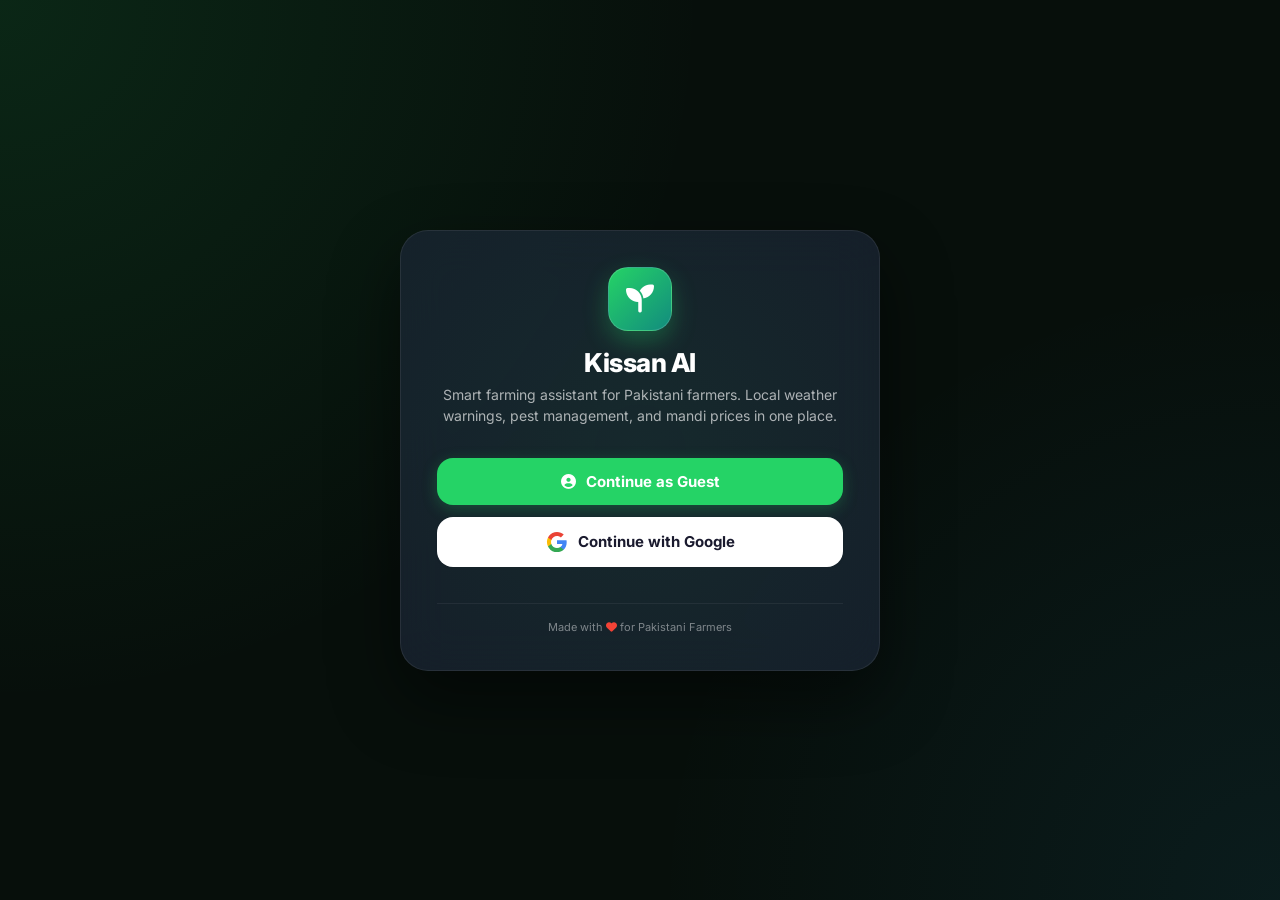
==== index.html @ 8581c82a "Initial commit on 18-july -2026 - KissanAI project" ====
<!DOCTYPE html>
<html lang="en">
<head>
<meta charset="UTF-8">
<meta name="viewport" content="width=device-width, initial-scale=1.0, maximum-scale=1.0, user-scalable=no">
<title>Kissan AI - Sign In</title>
<link href="https://cdnjs.cloudflare.com/ajax/libs/font-awesome/6.4.0/css/all.min.css" rel="stylesheet">
<link href="https://fonts.googleapis.com/css2?family=Inter:wght@300;400;500;600;700;800&display=swap" rel="stylesheet">
<link rel="stylesheet" href="shared.css">
<style>
  body.login-shell {
    margin: 0;
    padding: 0;
    height: 100vh;
    width: 100vw;
    display: flex;
    align-items: center;
    justify-content: center;
    background: radial-gradient(circle at top left, rgba(37, 211, 102, 0.12), transparent 45%),
                radial-gradient(circle at bottom right, rgba(52, 183, 241, 0.08), transparent 40%),
                #070f0b;
    overflow: auto;
  }
  
  .auth-container {
    width: min(480px, 92%);
    background: rgba(30, 41, 59, 0.65);
    backdrop-filter: blur(24px);
    -webkit-backdrop-filter: blur(24px);
    border: 1px solid rgba(255, 255, 255, 0.08);
    border-radius: 28px;
    padding: 36px;
    box-shadow: var(--shadow-xl), 0 30px 70px rgba(0, 0, 0, 0.4);
    transition: all 0.4s cubic-bezier(0.4, 0, 0.2, 1);
    position: relative;
    overflow: hidden;
  }

  .auth-container::before {
    content: '';
    position: absolute;
    top: -50%;
    left: -50%;
    width: 200%;
    height: 200%;
    background: radial-gradient(circle, rgba(37, 211, 102, 0.06), transparent 50%);
    pointer-events: none;
    z-index: 0;
  }

  .auth-step {
    position: relative;
    z-index: 1;
    display: flex;
    flex-direction: column;
    gap: 24px;
    transition: opacity 0.3s ease, transform 0.3s ease;
  }

  .auth-step.fade-out {
    opacity: 0;
    transform: translateY(-12px);
    pointer-events: none;
  }

  .auth-step.hidden {
    display: none;
  }

  .brand-header {
    text-align: center;
    margin-bottom: 8px;
  }

  .brand-icon {
    width: 64px;
    height: 64px;
    background: linear-gradient(135deg, var(--primary), var(--primary-dark));
    border-radius: 20px;
    display: inline-flex;
    align-items: center;
    justify-content: center;
    color: white;
    font-size: 28px;
    border: 1px solid rgba(255, 255, 255, 0.15);
    box-shadow: 0 10px 24px rgba(37, 211, 102, 0.3);
    margin-bottom: 16px;
    animation: float 4s ease-in-out infinite;
  }

  .brand-title {
    font-size: 26px;
    font-weight: 800;
    color: white;
    letter-spacing: -0.5px;
    margin-bottom: 6px;
  }

  .brand-subtitle {
    font-size: 14px;
    color: rgba(255, 255, 255, 0.65);
    line-height: 1.5;
  }

  .btn-primary {
    width: 100%;
    padding: 14px 24px;
    background: var(--primary);
    color: white;
    border: none;
    border-radius: 16px;
    font-size: 15px;
    font-weight: 700;
    font-family: inherit;
    cursor: pointer;
    transition: var(--transition);
    display: flex;
    align-items: center;
    justify-content: center;
    gap: 10px;
    box-shadow: 0 4px 15px rgba(37, 211, 102, 0.25);
  }

  .btn-primary:hover {
    background: var(--primary-dark);
    transform: translateY(-2px);
    box-shadow: 0 6px 20px rgba(37, 211, 102, 0.35);
  }

  .btn-primary:active {
    transform: translateY(0);
  }

  .btn-google {
    width: 100%;
    padding: 14px 24px;
    background: white;
    color: #1a1a2e;
    border: none;
    border-radius: 16px;
    font-size: 15px;
    font-weight: 700;
    font-family: inherit;
    cursor: pointer;
    transition: var(--transition);
    display: flex;
    align-items: center;
    justify-content: center;
    gap: 10px;
    box-shadow: var(--shadow-sm);
  }

  .btn-google:hover {
    background: #f8fafc;
    transform: translateY(-2px);
    box-shadow: var(--shadow-md);
  }

  .btn-google img {
    width: 18px;
    height: 18px;
  }

  .divider {
    display: flex;
    align-items: center;
    gap: 14px;
    color: rgba(255, 255, 255, 0.4);
    font-size: 12px;
    text-transform: uppercase;
    letter-spacing: 1px;
    margin: 4px 0;
  }

  .divider::before, .divider::after {
    content: '';
    flex: 1;
    height: 1px;
    background: rgba(255, 255, 255, 0.1);
  }

  /* Form Elements for Profile completion */
  .form-title {
    font-size: 20px;
    font-weight: 700;
    color: white;
    text-align: center;
    margin-bottom: 2px;
  }

  .form-subtitle {
    font-size: 13px;
    color: var(--text-secondary);
    text-align: center;
    line-height: 1.5;
    margin-bottom: 8px;
  }

  .form-grid {
    display: grid;
    grid-template-columns: 1fr 1fr;
    gap: 14px;
  }

  .form-group-full {
    grid-column: span 2;
  }

  .input-label {
    font-size: 12px;
    font-weight: 600;
    color: rgba(255, 255, 255, 0.7);
    margin-bottom: 6px;
    display: block;
  }

  .input-shell {
    position: relative;
  }

  .input-shell input, .input-shell select {
    width: 100%;
    padding: 10px 14px;
    background: rgba(15, 23, 42, 0.45);
    border: 1px solid rgba(255, 255, 255, 0.1);
    border-radius: 12px;
    font-size: 14px;
    color: white;
    font-family: inherit;
    transition: var(--transition);
  }

  .input-shell select {
    appearance: none;
    cursor: pointer;
  }

  .input-shell input:focus, .input-shell select:focus {
    outline: none;
    border-color: var(--primary);
    background: rgba(15, 23, 42, 0.6);
    box-shadow: 0 0 0 3px rgba(37, 211, 102, 0.15);
  }

  .input-shell::after {
    display: none;
  }

  .select-shell::after {
    content: '\f107';
    font-family: 'Font Awesome 6 Free';
    font-weight: 900;
    position: absolute;
    right: 14px;
    top: 50%;
    transform: translateY(-50%);
    color: rgba(255, 255, 255, 0.5);
    pointer-events: none;
    font-size: 13px;
  }

  @keyframes float {
    0%, 100% { transform: translateY(0); }
    50% { transform: translateY(-6px); }
  }

  .footer-notice {
    text-align: center;
    font-size: 11px;
    color: rgba(255, 255, 255, 0.45);
    margin-top: 12px;
    border-top: 1px solid rgba(255, 255, 255, 0.06);
    padding-top: 16px;
  }

  .footer-notice a {
    color: var(--primary);
    text-decoration: none;
  }

  .footer-notice a:hover {
    text-decoration: underline;
  }
</style>
</head>
<body class="login-shell">
<div class="toast-container" id="toastContainer"></div>

<div class="auth-container" id="authContainer">
  <!-- STEP 1: LOGIN -->
  <div class="auth-step" id="loginStep">
    <div class="brand-header">
      <div class="brand-icon"><i class="fas fa-seedling"></i></div>
      <h1 class="brand-title">Kissan AI</h1>
      <p class="brand-subtitle">Smart farming assistant for Pakistani farmers. Local weather warnings, pest management, and mandi prices in one place.</p>
    </div>
    
    <div style="display:flex; flex-direction:column; gap:12px;">
      <button class="btn-primary" onclick="startAuthFlow('guest')">
        <i class="fas fa-user-circle"></i>
        <span>Continue as Guest</span>
      </button>
      
      <button class="btn-google" id="googleBtn" onclick="startAuthFlow('google')">
        <svg class="google-icon" viewBox="0 0 24 24" aria-hidden="true"><path fill="#4285F4" d="M22.56 12.25c0-.78-.07-1.53-.2-2.25H12v4.26h5.92a5.06 5.06 0 0 1-2.2 3.32v2.77h3.57c2.08-1.92 3.28-4.74 3.28-8.1z"/><path fill="#34A853" d="M12 23c2.97 0 5.46-.98 7.28-2.66l-3.57-2.77c-.98.66-2.23 1.06-3.71 1.06-2.86 0-5.29-1.93-6.16-4.53H2.18v2.84C3.99 20.53 7.7 23 12 23z"/><path fill="#FBBC05" d="M5.84 14.09c-.22-.66-.35-1.36-.35-2.09s.13-1.43.35-2.09V7.07H2.18C1.43 8.55 1 10.22 1 12s.43 3.45 1.18 4.93l2.85-2.22.81-.62z"/><path fill="#EA4335" d="M12 5.38c1.62 0 3.06.56 4.21 1.64l3.15-3.15C17.45 2.09 14.97 1 12 1 7.7 1 3.99 3.47 2.18 7.07l3.66 2.84c.87-2.6 3.3-4.53 6.16-4.53z"/></svg>
        <span class="google-text">Continue with Google</span>
      </button>
    </div>

    <div class="footer-notice">
      Made with <i class="fas fa-heart" style="color:var(--error)"></i> for Pakistani Farmers
    </div>
  </div>

  <!-- STEP 2: PROFILE COMPLETION -->
  <div class="auth-step hidden" id="profileStep">
    <div>
      <h2 class="form-title">Complete Your Profile</h2>
      <p class="form-subtitle">Fill in your farming details to enable custom weather alerts, local crop advisory, and accurate mandi signals.</p>
    </div>

    <form id="profileForm" onsubmit="submitProfileForm(event)" style="display:flex; flex-direction:column; gap:14px;">
      <div class="form-grid">
        <div class="form-group-full">
          <label class="input-label" for="regName">Full Name</label>
          <div class="input-shell">
            <input type="text" id="regName" placeholder="e.g. Ahmad Khan" required>
          </div>
        </div>

        <div class="form-group-full">
          <label class="input-label" for="regPhone">Phone Number</label>
          <div class="input-shell">
            <input type="tel" id="regPhone" placeholder="e.g. +92 300 1234567" required>
          </div>
        </div>

        <div>
          <label class="input-label" for="regDistrict">District</label>
          <div class="input-shell">
            <input type="text" id="regDistrict" placeholder="e.g. Mardan" required>
          </div>
        </div>

        <div>
          <label class="input-label" for="regVillage">Village</label>
          <div class="input-shell">
            <input type="text" id="regVillage" placeholder="e.g. Rustam" required>
          </div>
        </div>

        <div>
          <label class="input-label" for="regLand">Land Size</label>
          <div class="input-shell">
            <input type="text" id="regLand" placeholder="e.g. 5 Acres" required>
          </div>
        </div>

        <div>
          <label class="input-label" for="regCrops">Primary Crops</label>
          <div class="input-shell">
            <input type="text" id="regCrops" placeholder="e.g. Wheat, Cotton, Rice" required>
          </div>
        </div>

        <div>
          <label class="input-label" for="regSoil">Soil Type</label>
          <div class="input-shell select-shell">
            <select id="regSoil" required>
              <option value="" disabled selected>Select Soil</option>
              <option value="Sandy Loam">Sandy Loam</option>
              <option value="Clay Loam">Clay Loam</option>
              <option value="Silt Clay">Silt Clay</option>
              <option value="Loamy">Loamy</option>
              <option value="Clay">Clay</option>
            </select>
          </div>
        </div>

        <div>
          <label class="input-label" for="regIrrigation">Irrigation Type</label>
          <div class="input-shell select-shell">
            <select id="regIrrigation" required>
              <option value="" disabled selected>Select Irrigation</option>
              <option value="Canal & Tube Well">Canal & Tube Well</option>
              <option value="Canal">Canal</option>
              <option value="Tube Well">Tube Well</option>
              <option value="Drip System">Drip System</option>
              <option value="Rain-fed">Rain-fed</option>
            </select>
          </div>
        </div>
      </div>

      <button type="submit" class="btn-primary" style="margin-top:8px;">
        <i class="fas fa-check-circle"></i>
        <span>Save & Enter Kissan AI</span>
      </button>
    </form>
  </div>
</div>

<script src="shared.js"></script>
<script>
let authType = 'guest';

async function startAuthFlow(type) {
  authType = type;
  if (type === 'google') {
    const btn = document.getElementById('googleBtn');
    btn.querySelector('.google-text').textContent = 'Connecting...';
  }
  
  // Wait a short bit to mock connection, then fetch the profile to check completeness
  setTimeout(async () => {
    try {
      const response = await fetch('/api/farmers/me?farmer_id=1');
      if (!response.ok) throw new Error('Failed to get profile');
      const profile = await response.json();
      
      if (profile.is_complete) {
        showToast('Welcome back! 🌾', 'success');
        setTimeout(() => { window.location.href = 'chat.html'; }, 800);
      } else {
        // Transition to profile form
        showToast('Please complete your profile to continue!', 'success');
        
        // Prefill values
        document.getElementById('regName').value = profile.name === 'Ahmad' ? '' : (profile.name || '');
        document.getElementById('regPhone').value = profile.phone === '+92 300 1234567' ? '' : (profile.phone || '');
        document.getElementById('regDistrict').value = profile.district === 'Mardan' ? '' : (profile.district || '');
        document.getElementById('regVillage').value = profile.village === 'Rustam' ? '' : (profile.village || '');
        document.getElementById('regLand').value = profile.land_size || '';
        document.getElementById('regCrops').value = profile.primary_crops || '';
        document.getElementById('regSoil').value = profile.soil_type || '';
        document.getElementById('regIrrigation').value = profile.irrigation || '';
        
        transitionStep('loginStep', 'profileStep');
      }
    } catch (err) {
      console.error(err);
      showToast('Error connecting to local server.', 'error');
      if (type === 'google') {
        document.getElementById('googleBtn').querySelector('.google-text').textContent = 'Continue with Google';
      }
    }
  }, 1000);
}

function transitionStep(fromId, toId) {
  const fromEl = document.getElementById(fromId);
  const toEl = document.getElementById(toId);
  fromEl.classList.add('fade-out');
  
  setTimeout(() => {
    fromEl.classList.add('hidden');
    fromEl.classList.remove('fade-out');
    toEl.classList.remove('hidden');
    toEl.style.opacity = '0';
    toEl.style.transform = 'translateY(12px)';
    
    // Trigger layout paint
    toEl.offsetHeight;
    
    toEl.style.transition = 'all 0.3s ease';
    toEl.style.opacity = '1';
    toEl.style.transform = 'translateY(0)';
  }, 300);
}

async function submitProfileForm(event) {
  event.preventDefault();
  
  const payload = {
    name: document.getElementById('regName').value.trim(),
    phone: document.getElementById('regPhone').value.trim(),
    district: document.getElementById('regDistrict').value.trim(),
    village: document.getElementById('regVillage').value.trim(),
    land_size: document.getElementById('regLand').value.trim(),
    primary_crops: document.getElementById('regCrops').value.trim(),
    soil_type: document.getElementById('regSoil').value,
    irrigation: document.getElementById('regIrrigation').value,
    farming_type: 'Conventional'
  };
  
  // Validation checks: do not allow default values to bypass completion
  if (payload.name.toLowerCase() === 'ahmad' || 
      payload.phone === '+92 300 1234567' || 
      payload.district.toLowerCase() === 'mardan' || 
      payload.village.toLowerCase() === 'rustam') {
    showToast('Please enter your own details, not the demo placeholders!', 'error');
    return;
  }
  
  try {
    const response = await fetch('/api/farmers/me?farmer_id=1', {
      method: 'PUT',
      headers: { 'Content-Type': 'application/json' },
      body: JSON.stringify(payload)
    });
    
    if (!response.ok) throw new Error('Failed to update profile');
    showToast('Profile completed successfully! 🌾', 'success');
    setTimeout(() => { window.location.href = 'chat.html'; }, 1000);
  } catch (err) {
    console.error(err);
    showToast('Failed to save profile on server.', 'error');
  }
}
</script>
</body>
</html>
---- shared.css ----
/* Kissan AI - Shared Styles */
:root{--primary:#25D366;--primary-dark:#128C7E;--primary-darker:#075E54;--accent:#34B7F1;--warning:#FF9800;--warning-light:#FFF3E0;--success:#4CAF50;--success-light:#E8F5E9;--error:#F44336;--error-light:#FFEBEE;--bg-page:#F0F2F5;--bg-card:#FFFFFF;--bg-sidebar:#FFFFFF;--bg-chat:#E5DDD5;--message-user:#DCF8C6;--message-bot:#FFFFFF;--text-primary:#1A1A2E;--text-secondary:#6B7280;--text-muted:#9CA3AF;--border:#E5E7EB;--border-light:#F3F4F6;--shadow-sm:0 1px 3px rgba(0,0,0,0.05);--shadow-md:0 4px 12px rgba(0,0,0,0.08);--shadow-lg:0 8px 30px rgba(0,0,0,0.12);--shadow-xl:0 20px 60px rgba(0,0,0,0.15);--radius-sm:8px;--radius-md:12px;--radius-lg:16px;--radius-xl:20px;--radius-2xl:24px;--transition:all 0.25s cubic-bezier(0.4,0,0.2,1)}
[data-theme="dark"]{--bg-page:#0F172A;--bg-card:#1E293B;--bg-sidebar:#1E293B;--bg-chat:#1A1A2E;--message-user:#1B4332;--message-bot:#2D3748;--text-primary:#F1F5F9;--text-secondary:#94A3B8;--text-muted:#64748B;--border:#334155;--border-light:#1E293B}
*{margin:0;padding:0;box-sizing:border-box;-webkit-tap-highlight-color:transparent}
html,body{font-family:'Inter',sans-serif;background:var(--bg-page);color:var(--text-primary);height:100vh;width:100vw;overflow:hidden;transition:var(--transition)}
.hidden{display:none!important}

/* APP SHELL */
.app-shell{display:flex;height:100vh;width:100vw}
.sidebar{width:280px;background:var(--bg-sidebar);border-right:1px solid var(--border);display:flex;flex-direction:column;position:fixed;height:100vh;z-index:200;transition:transform 0.35s cubic-bezier(0.25,0.8,0.25,1);transform:translateX(-100%);will-change:transform}
.sidebar.open{transform:translateX(0);box-shadow:var(--shadow-xl)}
.sidebar.dragging{transition:none!important}
.sidebar-drag-handle{position:absolute;top:0;left:100%;width:24px;height:100vh;cursor:grab;z-index:210;display:flex;align-items:center;justify-content:center;transform:translateX(-50%)}
.sidebar-drag-handle::after{content:'';width:4px;height:40px;border-radius:2px;background:var(--border);opacity:0;transition:opacity 0.25s ease}
.sidebar.open .sidebar-drag-handle::after{opacity:0.6}
.sidebar-drag-handle:hover::after,.sidebar.dragging .sidebar-drag-handle::after{opacity:1;background:var(--primary)}
.sidebar-drag-handle:active{cursor:grabbing}
.sidebar-arrow{position:absolute;top:50%;left:50%;transform:translate(-50%,-50%);width:28px;height:28px;border-radius:50%;border:1px solid var(--border);background:var(--bg-card);color:var(--text-secondary);cursor:pointer;display:flex;align-items:center;justify-content:center;font-size:12px;z-index:220;transition:background 0.2s ease,color 0.2s ease,border-color 0.2s ease,box-shadow 0.2s ease,transform 0.2s ease;box-shadow:var(--shadow-sm)}
.sidebar-arrow:hover{background:var(--primary);color:white;border-color:var(--primary);transform:translate(-50%,-50%) scale(1.15);box-shadow:0 2px 8px rgba(37,211,102,0.4)}
.sidebar-arrow:active{transform:translate(-50%,-50%) scale(0.95)}
.sidebar-header{padding:24px 20px;border-bottom:1px solid var(--border-light)}
.brand{display:flex;align-items:center;gap:12px}
.brand-icon{width:42px;height:42px;background:linear-gradient(135deg,var(--primary),var(--primary-dark));border-radius:var(--radius-md);display:flex;align-items:center;justify-content:center;color:white;font-size:20px}
.brand-text{font-size:20px;font-weight:700;color:var(--primary-dark)}
.sidebar-nav{flex:1;padding:16px 12px;overflow-y:auto}
.nav-section{margin-bottom:8px}
.nav-section-title{font-size:11px;font-weight:600;text-transform:uppercase;letter-spacing:0.5px;color:var(--text-muted);padding:8px 16px;margin-bottom:4px}
.nav-item{display:flex;align-items:center;gap:12px;padding:12px 16px;border-radius:var(--radius-md);cursor:pointer;transition:var(--transition);color:var(--text-secondary);text-decoration:none;margin-bottom:2px;position:relative;border:none;background:none;width:100%;font-family:inherit;font-size:14px}
.nav-item:hover{background:var(--border-light);color:var(--text-primary)}
.nav-item.active{background:linear-gradient(135deg,rgba(37,211,102,0.1),rgba(18,140,126,0.1));color:var(--primary-dark);font-weight:600}
.nav-item.active::before{content:'';position:absolute;left:0;top:50%;transform:translateY(-50%);width:3px;height:24px;background:var(--primary);border-radius:0 4px 4px 0}
.nav-item i{width:22px;text-align:center;font-size:17px}
.nav-badge{margin-left:auto;background:var(--error-light);color:var(--error);font-size:11px;font-weight:600;padding:2px 8px;border-radius:10px}
.sidebar-footer{padding:16px;border-top:1px solid var(--border-light)}
.user-mini{display:flex;align-items:center;gap:12px;padding:10px;border-radius:var(--radius-md);cursor:pointer;transition:var(--transition)}
.user-mini:hover{background:var(--border-light)}
.user-mini img{width:38px;height:38px;border-radius:50%;object-fit:cover;border:2px solid var(--primary)}
.user-mini-info{flex:1;min-width:0}
.user-mini-name{font-size:14px;font-weight:600;color:var(--text-primary);white-space:nowrap;overflow:hidden;text-overflow:ellipsis}
.user-mini-role{font-size:12px;color:var(--text-muted)}

.main-content{flex:1;margin-left:0;display:flex;flex-direction:column;height:100vh;overflow:hidden;transition:margin-left 0.35s cubic-bezier(0.25,0.8,0.25,1)}

.top-header{background:var(--bg-card);border-bottom:1px solid var(--border);padding:12px 24px;display:flex;align-items:center;justify-content:space-between;height:64px;flex-shrink:0}
.header-left{display:flex;align-items:center;gap:12px}
.menu-btn{width:40px;height:40px;border-radius:var(--radius-md);border:1px solid var(--border);background:var(--bg-card);color:var(--text-primary);cursor:pointer;display:flex;align-items:center;justify-content:center;font-size:18px;transition:var(--transition)}
.menu-btn:hover{background:var(--border-light)}
.page-title{font-size:20px;font-weight:700;color:var(--text-primary)}
.page-subtitle{font-size:13px;color:var(--text-secondary)}
.header-actions{display:flex;align-items:center;gap:8px}
.header-btn{width:40px;height:40px;border-radius:var(--radius-md);border:1px solid var(--border);background:var(--bg-card);color:var(--text-secondary);cursor:pointer;display:flex;align-items:center;justify-content:center;transition:var(--transition);position:relative;font-size:16px}
.header-btn:hover{background:var(--border-light);color:var(--text-primary)}
.header-btn .dot{position:absolute;top:8px;right:8px;width:8px;height:8px;background:var(--error);border-radius:50%;border:2px solid var(--bg-card)}

.content-area{flex:1;overflow-y:auto;padding:24px;position:relative}

/* CARDS */
.card{background:var(--bg-card);border-radius:var(--radius-lg);border:1px solid var(--border);overflow:hidden;transition:var(--transition)}
.card:hover{box-shadow:var(--shadow-md)}
.card-header{padding:20px 24px 0;display:flex;align-items:center;gap:12px;margin-bottom:8px}
.card-icon{width:40px;height:40px;border-radius:var(--radius-md);display:flex;align-items:center;justify-content:center;font-size:18px}
.card-icon.green{background:var(--success-light);color:var(--success)}
.card-icon.orange{background:var(--warning-light);color:var(--warning)}
.card-icon.blue{background:#E3F2FD;color:#2196F3}
.card-icon.purple{background:#F3E5F5;color:#9C27B0}
.card-icon.red{background:var(--error-light);color:var(--error)}
.card-icon.teal{background:#E0F2F1;color:#00897B}
.card-title{font-size:16px;font-weight:600;color:var(--text-primary)}
.card-subtitle{font-size:12px;color:var(--text-muted)}
.card-body{padding:12px 24px 20px}

/* TOGGLE */
.toggle-switch{position:relative;width:48px;height:26px;cursor:pointer;flex-shrink:0}
.toggle-switch input{opacity:0;width:0;height:0}
.toggle-slider{position:absolute;top:0;left:0;right:0;bottom:0;background:#D1D5DB;border-radius:26px;transition:var(--transition)}
.toggle-slider::before{content:'';position:absolute;height:20px;width:20px;left:3px;bottom:3px;background:white;border-radius:50%;transition:var(--transition);box-shadow:0 1px 3px rgba(0,0,0,0.2)}
.toggle-switch input:checked+.toggle-slider{background:var(--primary)}
.toggle-switch input:checked+.toggle-slider::before{transform:translateX(22px)}

/* SETTING ROW */
.setting-row{display:flex;align-items:center;justify-content:space-between;padding:14px 0;border-bottom:1px solid var(--border-light)}
.setting-row:last-child{border-bottom:none}
.setting-info{display:flex;align-items:center;gap:14px;flex:1;min-width:0}
.setting-icon{width:36px;height:36px;border-radius:var(--radius-sm);display:flex;align-items:center;justify-content:center;font-size:15px;flex-shrink:0}
.setting-icon.weather{background:#E3F2FD;color:#2196F3}
.setting-icon.price{background:var(--warning-light);color:var(--warning)}
.setting-icon.pest{background:var(--error-light);color:var(--error)}
.setting-icon.advisory{background:var(--success-light);color:var(--success)}
.setting-icon.community{background:#F3E5F5;color:#9C27B0}
.setting-icon.system{background:#ECEFF1;color:#607D8B}
.setting-text{min-width:0}
.setting-label{font-size:14px;font-weight:500;color:var(--text-primary);margin-bottom:2px}
.setting-desc{font-size:12px;color:var(--text-muted)}

/* SELECT */
.select-wrapper{position:relative}
.select-wrapper select{appearance:none;background:var(--bg-page);border:1px solid var(--border);border-radius:var(--radius-md);padding:10px 36px 10px 14px;font-size:14px;color:var(--text-primary);font-family:inherit;cursor:pointer;min-width:160px;transition:var(--transition)}
.select-wrapper select:focus{outline:none;border-color:var(--primary);box-shadow:0 0 0 3px rgba(37,211,102,0.15)}
.select-wrapper::after{content:'\f107';font-family:'Font Awesome 6 Free';font-weight:900;position:absolute;right:12px;top:50%;transform:translateY(-50%);color:var(--text-muted);pointer-events:none;font-size:12px}

/* SLIDER */
.slider-container{display:flex;align-items:center;gap:16px;flex:1}
.slider-labels{display:flex;justify-content:space-between;font-size:11px;color:var(--text-muted);margin-top:6px;text-transform:uppercase;letter-spacing:0.5px}
input[type="range"]{flex:1;height:6px;border-radius:3px;background:var(--border);outline:none;-webkit-appearance:none}
input[type="range"]::-webkit-slider-thumb{-webkit-appearance:none;width:18px;height:18px;border-radius:50%;background:var(--primary);cursor:pointer;box-shadow:0 2px 6px rgba(37,211,102,0.4);transition:var(--transition)}
input[type="range"]::-webkit-slider-thumb:hover{transform:scale(1.15)}

/* BUTTONS */
.btn{display:inline-flex;align-items:center;justify-content:center;gap:8px;padding:10px 20px;border-radius:var(--radius-md);font-size:14px;font-weight:500;font-family:inherit;cursor:pointer;transition:var(--transition);border:none}
.btn-primary{background:linear-gradient(135deg,var(--primary),var(--primary-dark));color:white}
.btn-primary:hover{box-shadow:0 4px 12px rgba(37,211,102,0.35);transform:translateY(-1px)}
.btn-outline{background:transparent;border:1px solid var(--border);color:var(--text-secondary)}
.btn-outline:hover{border-color:var(--primary);color:var(--primary);background:rgba(37,211,102,0.05)}
.btn-danger{background:var(--error-light);color:var(--error)}
.btn-danger:hover{background:var(--error);color:white}
.btn-sm{padding:6px 14px;font-size:13px}

/* GRIDS */
.settings-grid{display:grid;grid-template-columns:1fr 1fr;gap:24px}


/* CHAT */
.chat-container{display:flex;flex-direction:column;height:100%;background:var(--bg-chat);position:relative}
.chat-header{background:linear-gradient(135deg,var(--primary-darker),var(--primary-dark));color:white;padding:12px 20px;display:flex;align-items:center;gap:12px;flex-shrink:0}
.chat-avatar{width:44px;height:44px;border-radius:50%;background:white;display:flex;align-items:center;justify-content:center;font-size:20px;color:var(--primary);position:relative}
.chat-avatar .status-dot{position:absolute;bottom:2px;right:2px;width:12px;height:12px;background:var(--primary);border-radius:50%;border:2px solid var(--primary-darker)}
.chat-info{flex:1}
.chat-name{font-size:16px;font-weight:600}
.chat-status{font-size:12px;opacity:0.9;display:flex;align-items:center;gap:4px}
.chat-actions{display:flex;gap:8px}
.chat-action-btn{width:36px;height:36px;border-radius:50%;border:none;background:rgba(255,255,255,0.15);color:white;cursor:pointer;display:flex;align-items:center;justify-content:center;font-size:16px;transition:var(--transition)}
.chat-action-btn:hover{background:rgba(255,255,255,0.25)}
.chat-area{flex:1;overflow-y:auto;padding:20px;display:flex;flex-direction:column;gap:8px}
.date-separator{text-align:center;margin:8px 0}
.date-separator span{background:#E1F2FB;color:#54656F;font-size:12px;padding:6px 12px;border-radius:8px;font-weight:500}
.message{max-width:75%;padding:10px 14px;border-radius:16px;position:relative;word-wrap:break-word;animation:messageSlide 0.3s ease-out;box-shadow:0 1px 2px rgba(0,0,0,0.08);font-size:14.5px;line-height:1.5}
@keyframes messageSlide{from{opacity:0;transform:translateY(10px)}to{opacity:1;transform:translateY(0)}}
.message.user{align-self:flex-end;background:var(--message-user);border-bottom-right-radius:4px;color:var(--text-primary)}
.message.bot{align-self:flex-start;background:var(--message-bot);border-bottom-left-radius:4px;color:var(--text-primary)}
.message-time{font-size:11px;color:var(--text-muted);text-align:right;margin-top:4px;display:flex;align-items:center;justify-content:flex-end;gap:4px}
.message-status{color:#53BDEB;font-size:13px}
.message-image{max-width:100%;border-radius:12px;margin-bottom:6px;cursor:pointer}
.typing-indicator{display:none;align-self:flex-start;background:var(--message-bot);padding:16px 20px;border-radius:16px;border-bottom-left-radius:4px;margin-bottom:8px;box-shadow:0 1px 2px rgba(0,0,0,0.08)}
.typing-indicator.active{display:flex;align-items:center;gap:4px}
.typing-dot{width:8px;height:8px;background:#919EAB;border-radius:50%;animation:typingBounce 1.4s infinite ease-in-out}
.typing-dot:nth-child(1){animation-delay:0s}
.typing-dot:nth-child(2){animation-delay:0.2s}
.typing-dot:nth-child(3){animation-delay:0.4s}
@keyframes typingBounce{0%,60%,100%{transform:translateY(0)}30%{transform:translateY(-6px)}}
.suggested-chips{display:flex;gap:8px;padding:8px 16px;overflow-x:auto;background:rgba(255,255,255,0.8);backdrop-filter:blur(10px);scrollbar-width:none}
.suggested-chips::-webkit-scrollbar{display:none}
.suggested-chip{background:var(--bg-card);border:1px solid var(--primary);color:var(--primary-dark);padding:8px 16px;border-radius:20px;font-size:13px;font-weight:500;cursor:pointer;white-space:nowrap;transition:var(--transition);box-shadow:0 2px 4px rgba(0,0,0,0.05);border:none;font-family:inherit}
.suggested-chip:hover{background:var(--primary);color:white;transform:translateY(-1px);box-shadow:0 4px 8px rgba(37,211,102,0.3)}
.chat-input-area{background:var(--bg-card);padding:8px 16px;display:flex;align-items:flex-end;gap:8px;border-top:1px solid var(--border);flex-shrink:0}
.chat-input-wrapper{flex:1;background:var(--bg-page);border-radius:24px;padding:4px 4px 4px 16px;display:flex;align-items:center;gap:8px;border:1px solid var(--border);transition:var(--transition)}
.chat-input-wrapper:focus-within{border-color:var(--primary);box-shadow:0 0 0 3px rgba(37,211,102,0.1)}
.attach-btn{background:none;border:none;color:var(--text-secondary);font-size:20px;cursor:pointer;padding:8px;transition:var(--transition);border-radius:50%}
.attach-btn:hover{color:var(--primary);background:rgba(37,211,102,0.1)}
.chat-input{flex:1;border:none;outline:none;font-size:15px;padding:8px 0;font-family:inherit;resize:none;max-height:100px;min-height:24px;color:var(--text-primary);background:transparent}
.chat-input::placeholder{color:var(--text-muted)}
.voice-btn,.send-btn{width:44px;height:44px;border-radius:50%;border:none;display:flex;align-items:center;justify-content:center;cursor:pointer;transition:var(--transition);font-size:18px;flex-shrink:0}
.voice-btn{background:var(--primary);color:white;box-shadow:0 2px 8px rgba(37,211,102,0.4)}
.voice-btn:hover{background:var(--primary-dark);transform:scale(1.05)}
.voice-btn.recording{background:var(--error);animation:pulse 1.5s infinite}
@keyframes pulse{0%{box-shadow:0 0 0 0 rgba(244,67,54,0.4)}70%{box-shadow:0 0 0 10px rgba(244,67,54,0)}100%{box-shadow:0 0 0 0 rgba(244,67,54,0)}}
.send-btn{background:var(--primary);color:white;display:none;box-shadow:0 2px 8px rgba(37,211,102,0.4)}
.send-btn:hover{background:var(--primary-dark);transform:scale(1.05)}
.send-btn.show{display:flex}
.voice-btn.hide{display:none}

/* CHAT DROPDOWN MENU */
.chat-dropdown{position:absolute;top:44px;right:0;background:var(--bg-card);border:1px solid var(--border);border-radius:var(--radius-md);box-shadow:var(--shadow-lg);min-width:200px;z-index:50;display:none;overflow:hidden;animation:dropIn 0.2s ease-out}
.chat-dropdown.active{display:block}
@keyframes dropIn{from{opacity:0;transform:translateY(-8px)}to{opacity:1;transform:translateY(0)}}
.chat-dropdown-item{display:flex;align-items:center;gap:12px;padding:12px 16px;width:100%;border:none;background:none;color:var(--text-primary);font-family:inherit;font-size:14px;cursor:pointer;text-decoration:none;transition:var(--transition);text-align:left}
.chat-dropdown-item:hover{background:var(--border-light);color:var(--primary)}
.chat-dropdown-item i{width:18px;text-align:center;color:var(--text-muted);font-size:14px}
.chat-dropdown-item:hover i{color:var(--primary)}

/* MESSAGE CONTEXT MENU */
.msg-context-menu{position:fixed;background:var(--bg-card);border:1px solid var(--border);border-radius:var(--radius-md);box-shadow:var(--shadow-lg);min-width:160px;z-index:250;display:none;overflow:hidden;animation:dropIn 0.15s ease-out}
.msg-context-menu.active{display:block}
.msg-ctx-item{display:flex;align-items:center;gap:10px;padding:10px 16px;width:100%;border:none;background:none;color:var(--text-primary);font-family:inherit;font-size:13px;cursor:pointer;transition:var(--transition);text-align:left}
.msg-ctx-item:hover{background:var(--border-light);color:var(--primary)}
.msg-ctx-item i{width:16px;text-align:center;color:var(--text-muted);font-size:13px}
.msg-ctx-item:hover i{color:var(--primary)}
.msg-ctx-item.danger{color:var(--error)}
.msg-ctx-item.danger i{color:var(--error)}
.msg-ctx-item.danger:hover{background:var(--error-light)}

/* MESSAGE REACTIONS */
.message-reactions{display:flex;gap:4px;margin-top:4px;flex-wrap:wrap}
.reaction-badge{display:inline-flex;align-items:center;gap:2px;padding:2px 8px;border-radius:12px;font-size:13px;background:var(--bg-page);border:1px solid var(--border);cursor:pointer;transition:var(--transition)}
.reaction-badge:hover{border-color:var(--primary);transform:scale(1.1)}
.reaction-badge .reaction-count{font-size:11px;color:var(--text-muted);font-weight:500}

/* REACTION PICKER */
.reaction-picker{position:fixed;background:var(--bg-card);border:1px solid var(--border);border-radius:24px;box-shadow:var(--shadow-lg);padding:6px 8px;z-index:260;display:none;gap:4px;animation:dropIn 0.15s ease-out}
.reaction-picker.active{display:flex}
.reaction-emoji{background:none;border:none;font-size:22px;cursor:pointer;padding:4px 6px;border-radius:50%;transition:var(--transition);line-height:1}
.reaction-emoji:hover{transform:scale(1.3);background:var(--border-light)}

/* AUDIO MESSAGE IN CHAT */
.audio-message{display:flex;align-items:center;gap:10px;min-width:220px;padding:4px 0}
.audio-play-btn{width:36px;height:36px;border-radius:50%;border:none;background:var(--primary);color:white;display:flex;align-items:center;justify-content:center;cursor:pointer;font-size:14px;flex-shrink:0;transition:var(--transition)}
.audio-play-btn:hover{background:var(--primary-dark);transform:scale(1.05)}
.audio-waveform{flex:1;display:flex;align-items:center;gap:2px;height:28px}
.audio-wave-bar{width:3px;border-radius:2px;background:rgba(255,255,255,0.5);transition:height 0.1s ease}
.message.bot .audio-wave-bar{background:var(--primary);opacity:0.5}
.message.user .audio-wave-bar{background:var(--primary-dark);opacity:0.5}
.audio-wave-bar.played{opacity:1}
.audio-duration{font-size:11px;color:var(--text-muted);min-width:32px;text-align:right;font-variant-numeric:tabular-nums}

/* MESSAGE RTL SUPPORT */
.message[dir="rtl"]{text-align:right}
.message[dir="rtl"] .message-time{justify-content:flex-start}
.message[dir="rtl"] .message-reactions{justify-content:flex-start}

/* VOICE RECORDING BAR */
.voice-recording-bar{background:var(--bg-card);border-top:1px solid var(--border);padding:12px 16px;flex-shrink:0}
.voice-recorder-inner{display:flex;align-items:center;gap:14px;background:var(--bg-page);border-radius:var(--radius-lg);padding:10px 16px;border:1px solid var(--border)}
.voice-timer{font-size:14px;font-weight:600;color:var(--error);font-variant-numeric:tabular-nums;min-width:48px;text-align:center}
.voice-frequency{flex:1;display:flex;align-items:center;gap:3px;height:32px;overflow:hidden}
.voice-freq-bar{width:4px;border-radius:2px;background:var(--primary);transition:height 0.08s ease;min-height:4px;opacity:0.7}
.voice-freq-bar.active{opacity:1}
.voice-controls{display:flex;align-items:center;gap:8px}
.voice-ctrl-btn{width:36px;height:36px;border-radius:50%;border:none;display:flex;align-items:center;justify-content:center;cursor:pointer;font-size:14px;transition:var(--transition)}
.voice-ctrl-btn{background:var(--primary);color:white}
.voice-ctrl-btn:hover{transform:scale(1.1)}
.voice-stop-btn{background:var(--error)!important}
.voice-ctrl-btn.paused{background:var(--warning)}

/* HELP PAGE */
.help-hero{background:linear-gradient(135deg,var(--primary),var(--primary-dark));border-radius:var(--radius-xl);padding:40px 32px;color:white;text-align:center;margin-bottom:24px}
.help-hero h2{font-size:24px;font-weight:700;margin-bottom:8px}
.help-hero p{font-size:14px;opacity:0.9;max-width:480px;margin:0 auto}
.help-search{display:flex;gap:8px;max-width:480px;margin:16px auto 0}
.help-search input{flex:1;padding:12px 16px;border:none;border-radius:var(--radius-md);font-size:14px;font-family:inherit;background:rgba(255,255,255,0.2);color:white;backdrop-filter:blur(10px)}
.help-search input::placeholder{color:rgba(255,255,255,0.7)}
.help-search input:focus{outline:none;background:rgba(255,255,255,0.3)}
.help-search button{padding:12px 20px;background:white;color:var(--primary-dark);border:none;border-radius:var(--radius-md);font-weight:600;cursor:pointer;font-family:inherit;font-size:14px}
.help-sections{display:grid;grid-template-columns:1fr 1fr;gap:16px}
.help-topic-card{background:var(--bg-card);border:1px solid var(--border);border-radius:var(--radius-lg);padding:20px;cursor:pointer;transition:var(--transition)}
.help-topic-card:hover{border-color:var(--primary);box-shadow:var(--shadow-md);transform:translateY(-2px)}
.help-topic-icon{width:44px;height:44px;border-radius:var(--radius-md);display:flex;align-items:center;justify-content:center;font-size:20px;margin-bottom:12px}
.help-topic-title{font-size:15px;font-weight:600;color:var(--text-primary);margin-bottom:4px}
.help-topic-desc{font-size:13px;color:var(--text-secondary);line-height:1.5}
.help-faq{margin-top:24px}
.help-faq-item{background:var(--bg-card);border:1px solid var(--border);border-radius:var(--radius-md);padding:16px 20px;margin-bottom:8px;cursor:pointer;transition:var(--transition)}
.help-faq-item:hover{border-color:var(--primary)}
.help-faq-q{font-size:14px;font-weight:600;color:var(--text-primary);display:flex;align-items:center;gap:10px}
.help-faq-q i{color:var(--primary);font-size:12px}
.help-faq-a{font-size:13px;color:var(--text-secondary);line-height:1.6;margin-top:8px;padding-left:22px;display:none}
.help-faq-item.open .help-faq-a{display:block}
.help-faq-item.open .help-faq-q i{transform:rotate(90deg)}
.help-faq-q i{transition:transform 0.2s ease}
.help-contact{margin-top:24px;display:grid;grid-template-columns:1fr 1fr 1fr;gap:16px}
.help-contact-card{background:var(--bg-card);border:1px solid var(--border);border-radius:var(--radius-lg);padding:20px;text-align:center;transition:var(--transition)}
.help-contact-card:hover{border-color:var(--primary);box-shadow:var(--shadow-sm)}
.help-contact-icon{font-size:24px;color:var(--primary);margin-bottom:8px}
.help-contact-label{font-size:14px;font-weight:600;color:var(--text-primary);margin-bottom:4px}
.help-contact-value{font-size:13px;color:var(--text-secondary)}
@media(max-width:1024px){.help-sections{grid-template-columns:1fr}.help-contact{grid-template-columns:1fr}}

/* LOGIN */
body.login-shell{overflow:auto;min-height:100vh;height:auto;width:100%;background:radial-gradient(circle at top left,rgba(37,211,102,0.16),transparent 32%),radial-gradient(circle at bottom right,rgba(52,183,241,0.18),transparent 28%),linear-gradient(180deg,#08111d 0%,#0d1623 100%)}
body.login-shell .toast-container{top:20px;right:20px}
.login-page{position:relative;min-height:100vh;width:100%;display:flex;align-items:center;justify-content:center;padding:28px;overflow:hidden;background:transparent;color:white}
.login-page::before{content:'';position:absolute;inset:0;background:radial-gradient(circle at 20% 20%,rgba(255,255,255,0.08),transparent 22%),radial-gradient(circle at 80% 10%,rgba(37,211,102,0.12),transparent 24%),radial-gradient(circle at 60% 80%,rgba(52,183,241,0.12),transparent 26%);pointer-events:none}
.login-grid{position:relative;z-index:1;width:min(1180px,100%);display:grid;grid-template-columns:1.1fr 0.9fr;gap:28px;align-items:stretch}
.login-ambient{position:absolute;border-radius:50%;filter:blur(20px);opacity:0.55;animation:drift 18s ease-in-out infinite}
.login-ambient-one{width:280px;height:280px;left:-60px;top:8%;background:rgba(37,211,102,0.18)}
.login-ambient-two{width:340px;height:340px;right:-90px;bottom:5%;background:rgba(52,183,241,0.15);animation-delay:-7s}
.login-brand-panel,.login-auth-panel{position:relative;min-height:calc(100vh - 56px)}
.login-brand-panel{display:flex;align-items:stretch}
.login-brand-shell,.auth-card{width:100%;position:relative;overflow:hidden;border:1px solid rgba(255,255,255,0.12);backdrop-filter:blur(24px);-webkit-backdrop-filter:blur(24px);box-shadow:0 24px 80px rgba(0,0,0,0.28);animation:cardRise 0.7s cubic-bezier(0.16,1,0.3,1) both}
.login-brand-shell{border-radius:32px;padding:36px;background:linear-gradient(160deg,rgba(10,22,38,0.9),rgba(11,32,28,0.9));display:flex;flex-direction:column;justify-content:space-between;gap:24px;isolation:isolate}
.login-brand-shell::before,.auth-card::before{content:'';position:absolute;inset:0;background:url('data:image/svg+xml,<svg xmlns="http://www.w3.org/2000/svg" width="180" height="180" viewBox="0 0 180 180"><defs><pattern id="p" width="36" height="36" patternUnits="userSpaceOnUse"><path d="M0 18h36M18 0v36" stroke="rgba(255,255,255,0.05)" stroke-width="1"/></pattern></defs><rect width="180" height="180" fill="url(%23p)"/></svg>');opacity:0.32;pointer-events:none}
.login-brand-shell::after,.auth-card::after{content:'';position:absolute;inset:-1px;border-radius:inherit;background:linear-gradient(135deg,rgba(255,255,255,0.14),transparent 30%,transparent 70%,rgba(255,255,255,0.08));pointer-events:none;mix-blend-mode:screen}
.login-brand-logo{margin-bottom:12px;position:relative;z-index:1}
.brand-logo{display:flex;align-items:center;gap:14px}
.brand-logo-icon{width:58px;height:58px;background:linear-gradient(135deg,rgba(255,255,255,0.22),rgba(255,255,255,0.1));backdrop-filter:blur(14px);border-radius:18px;display:flex;align-items:center;justify-content:center;font-size:26px;border:1px solid rgba(255,255,255,0.18);box-shadow:0 12px 30px rgba(0,0,0,0.18)}
.brand-logo-text{font-size:28px;font-weight:800;letter-spacing:-0.5px;color:white}
.brand-copy{position:relative;z-index:1;max-width:560px}
.brand-pill{display:inline-flex;align-items:center;gap:8px;padding:10px 14px;border-radius:999px;background:rgba(255,255,255,0.08);border:1px solid rgba(255,255,255,0.1);font-size:13px;font-weight:600;color:rgba(255,255,255,0.88);margin-bottom:18px;animation:pulseGlow 4s ease-in-out infinite}
.brand-headline{font-size:clamp(38px,5vw,62px);line-height:0.98;letter-spacing:-2px;color:white;margin-bottom:18px;text-wrap:balance}
.brand-subheadline{font-size:16px;line-height:1.7;color:rgba(255,255,255,0.78);max-width:520px}
.brand-metrics{position:relative;z-index:1;display:grid;grid-template-columns:repeat(3,1fr);gap:14px}
.metric-card{padding:18px;border-radius:20px;background:rgba(255,255,255,0.08);border:1px solid rgba(255,255,255,0.1);backdrop-filter:blur(10px);transition:transform 0.3s ease,background 0.3s ease;animation:float 6s ease-in-out infinite}
.metric-card:nth-child(2){animation-delay:-1.5s}
.metric-card:nth-child(3){animation-delay:-3s}
.metric-card:hover{transform:translateY(-4px);background:rgba(255,255,255,0.12)}
.metric-card span{display:block;font-size:28px;font-weight:800;color:white;letter-spacing:-0.5px}
.metric-card small{display:block;margin-top:4px;font-size:12px;color:rgba(255,255,255,0.72)}
.floating-stack{position:relative;z-index:1;display:grid;gap:12px;max-width:420px}
.floating-card{display:flex;align-items:center;gap:14px;padding:16px 18px;border-radius:20px;background:rgba(255,255,255,0.08);border:1px solid rgba(255,255,255,0.12);backdrop-filter:blur(10px);box-shadow:0 12px 32px rgba(0,0,0,0.14);animation:float 7s ease-in-out infinite}
.floating-card i{width:46px;height:46px;border-radius:14px;display:flex;align-items:center;justify-content:center;background:linear-gradient(135deg,rgba(255,255,255,0.2),rgba(255,255,255,0.08));font-size:18px;flex-shrink:0}
.floating-card strong{display:block;font-size:14px;color:white;margin-bottom:2px}
.floating-card p{font-size:12px;color:rgba(255,255,255,0.72)}
.delay-1{animation-delay:-1.25s}
.delay-2{animation-delay:-2.5s}
.login-auth-panel{display:flex;align-items:center;justify-content:center}
.theme-toggle{position:absolute;top:24px;right:24px;width:46px;height:46px;border-radius:16px;border:1px solid rgba(255,255,255,0.15);background:rgba(10,16,28,0.55);color:white;cursor:pointer;display:flex;align-items:center;justify-content:center;font-size:16px;transition:transform 0.25s ease,background 0.25s ease,color 0.25s ease;z-index:3;box-shadow:0 10px 26px rgba(0,0,0,0.2)}
.theme-toggle:hover{background:rgba(255,255,255,0.12);transform:translateY(-2px)}
.auth-card{border-radius:32px;padding:34px;background:linear-gradient(180deg,rgba(12,21,35,0.9),rgba(8,14,24,0.88));display:flex;flex-direction:column;justify-content:center;gap:22px;min-height:calc(100vh - 56px)}
.auth-orbit{position:absolute;border-radius:50%;filter:blur(2px);pointer-events:none;opacity:0.45;animation:orbit 16s linear infinite}
.auth-orbit-a{width:220px;height:220px;right:-70px;top:-70px;background:radial-gradient(circle,rgba(37,211,102,0.3),transparent 68%)}
.auth-orbit-b{width:260px;height:260px;left:-100px;bottom:-120px;background:radial-gradient(circle,rgba(52,183,241,0.28),transparent 68%);animation-direction:reverse}
.login-header{position:relative;z-index:1;margin-bottom:4px}
.login-greeting{font-size:13px;font-weight:700;color:#8EF0B4;text-transform:uppercase;letter-spacing:2px;margin-bottom:10px}
.login-title{font-size:clamp(30px,3.4vw,40px);line-height:1.04;letter-spacing:-1.2px;color:white;margin-bottom:10px}
.login-subtitle{font-size:15px;color:rgba(255,255,255,0.72);line-height:1.6;max-width:420px}
.auth-actions{position:relative;z-index:1;display:flex;flex-direction:column;gap:16px}
.google-btn{width:100%;padding:16px 22px;background:rgba(255,255,255,0.96);border:1px solid rgba(255,255,255,0.28);border-radius:18px;display:flex;align-items:center;justify-content:center;gap:14px;cursor:pointer;font-family:inherit;font-size:15px;font-weight:700;color:#0d1723;transition:transform 0.28s ease,box-shadow 0.28s ease,background 0.28s ease;position:relative;overflow:hidden;box-shadow:0 14px 36px rgba(0,0,0,0.22)}
.google-btn::before{content:'';position:absolute;inset:0;background:linear-gradient(120deg,transparent 0%,rgba(255,255,255,0.7) 50%,transparent 100%);transform:translateX(-120%);transition:transform 0.7s ease}
.google-btn:hover::before{transform:translateX(120%)}
.google-btn:hover{transform:translateY(-3px) scale(1.01);box-shadow:0 18px 42px rgba(0,0,0,0.28)}
.google-icon{width:22px;height:22px;flex-shrink:0}
.divider{display:flex;align-items:center;gap:16px;color:rgba(255,255,255,0.55);font-size:13px;margin:2px 0}
.divider::before,.divider::after{content:'';flex:1;height:1px;background:linear-gradient(90deg,transparent,rgba(255,255,255,0.2),transparent)}
.guest-btn{display:inline-flex;align-items:center;justify-content:center;gap:8px;padding:14px 22px;background:rgba(255,255,255,0.04);border:1px solid rgba(255,255,255,0.14);border-radius:16px;color:white;font-family:inherit;font-size:14px;font-weight:700;cursor:pointer;transition:transform 0.28s ease,background 0.28s ease,border-color 0.28s ease;backdrop-filter:blur(10px)}
.guest-btn:hover{background:rgba(37,211,102,0.16);border-color:rgba(37,211,102,0.45);transform:translateY(-2px)}
.trust-badges{position:relative;z-index:1;display:flex;flex-wrap:wrap;align-items:center;justify-content:center;gap:14px;margin-top:6px;padding-top:22px;border-top:1px solid rgba(255,255,255,0.1)}
.trust-item{display:inline-flex;align-items:center;gap:7px;font-size:12px;color:rgba(255,255,255,0.72);padding:8px 12px;border-radius:999px;background:rgba(255,255,255,0.05);border:1px solid rgba(255,255,255,0.08)}
.trust-item i{color:#8EF0B4;font-size:13px}
.login-footer{position:relative;z-index:1;text-align:center;margin-top:auto;padding-top:6px}
.login-footer-text{font-size:13px;color:rgba(255,255,255,0.6)}
.login-footer-text a{color:#8EF0B4;text-decoration:none;font-weight:700}
.login-footer-text a:hover{text-decoration:underline}

@keyframes drift{0%,100%{transform:translate3d(0,0,0) scale(1)}50%{transform:translate3d(14px,-18px,0) scale(1.08)}}
@keyframes float{0%,100%{transform:translateY(0)}50%{transform:translateY(-8px)}}
@keyframes orbit{from{transform:rotate(0deg) translateX(8px) rotate(0deg)}to{transform:rotate(360deg) translateX(8px) rotate(-360deg)}}
@keyframes pulseGlow{0%,100%{box-shadow:0 0 0 0 rgba(37,211,102,0.12)}50%{box-shadow:0 0 0 8px rgba(37,211,102,0)}}
@keyframes cardRise{from{opacity:0;transform:translateY(24px) scale(0.98)}to{opacity:1;transform:translateY(0) scale(1)}}

@media (prefers-reduced-motion: reduce){
	*,*::before,*::after{animation-duration:0.01ms!important;animation-iteration-count:1!important;transition-duration:0.01ms!important;scroll-behavior:auto!important}
}



/* WEATHER */
.weather-hero{background:linear-gradient(135deg,#2196F3,#03A9F4);border-radius:var(--radius-xl);padding:32px;color:white;margin-bottom:24px;display:flex;align-items:center;justify-content:space-between}
.weather-main{display:flex;align-items:center;gap:20px}
.weather-temp{font-size:64px;font-weight:800;line-height:1}
.weather-condition{font-size:18px;opacity:0.9}
.weather-location{font-size:14px;opacity:0.7;display:flex;align-items:center;gap:6px}
.weather-details{display:flex;gap:32px}
.weather-detail-item{text-align:center}
.weather-detail-value{font-size:20px;font-weight:700}
.weather-detail-label{font-size:12px;opacity:0.7;margin-top:4px}
.forecast-grid{display:grid;grid-template-columns:repeat(5,1fr);gap:16px;margin-top:24px}
.forecast-card{background:var(--bg-card);border:1px solid var(--border);border-radius:var(--radius-lg);padding:20px;text-align:center;transition:var(--transition)}
.forecast-card:hover{transform:translateY(-4px);box-shadow:var(--shadow-md)}
.forecast-day{font-size:14px;font-weight:600;color:var(--text-primary);margin-bottom:12px}
.forecast-icon{font-size:32px;margin-bottom:12px}
.forecast-temp{font-size:20px;font-weight:700;color:var(--text-primary)}
.forecast-range{font-size:12px;color:var(--text-muted);margin-top:4px}
.forecast-rain{font-size:12px;color:#2196F3;margin-top:6px;display:flex;align-items:center;justify-content:center;gap:4px}
.advisory-list{display:flex;flex-direction:column;gap:12px;margin-top:24px}
.advisory-card{background:var(--bg-card);border:1px solid var(--border);border-radius:var(--radius-lg);padding:20px;display:flex;align-items:flex-start;gap:16px;transition:var(--transition)}
.advisory-card:hover{border-color:var(--primary);box-shadow:var(--shadow-sm)}
.advisory-icon{width:48px;height:48px;border-radius:var(--radius-md);display:flex;align-items:center;justify-content:center;font-size:22px;flex-shrink:0}
.advisory-icon.green{background:var(--success-light);color:var(--success)}
.advisory-icon.orange{background:var(--warning-light);color:var(--warning)}
.advisory-icon.blue{background:#E3F2FD;color:#2196F3}
.advisory-content{flex:1}
.advisory-title{font-size:15px;font-weight:600;color:var(--text-primary);margin-bottom:4px}
.advisory-text{font-size:13px;color:var(--text-secondary);line-height:1.5}
.advisory-time{font-size:12px;color:var(--text-muted);margin-top:8px}

/* PROFILE */
.profile-header{background:linear-gradient(135deg,var(--primary-darker),var(--primary-dark));border-radius:var(--radius-xl);padding:40px;color:white;display:flex;align-items:center;gap:24px;margin-bottom:24px;position:relative;overflow:hidden}
.profile-header::before{content:'';position:absolute;top:0;left:0;right:0;bottom:0;background:url('data:image/svg+xml,<svg xmlns="http://www.w3.org/2000/svg" viewBox="0 0 100 100"><circle cx="20" cy="20" r="2" fill="rgba(255,255,255,0.1)"/><circle cx="80" cy="60" r="3" fill="rgba(255,255,255,0.1)"/><circle cx="50" cy="80" r="2" fill="rgba(255,255,255,0.1)"/></svg>')}
.profile-avatar-large{width:100px;height:100px;border-radius:50%;border:4px solid rgba(255,255,255,0.3);object-fit:cover;position:relative;z-index:1}
.profile-info{position:relative;z-index:1;flex:1}
.profile-name{font-size:28px;font-weight:800;margin-bottom:4px}
.profile-location{font-size:14px;opacity:0.9;display:flex;align-items:center;gap:6px;margin-bottom:12px}
.profile-badges{display:flex;gap:8px}
.profile-badge{background:rgba(255,255,255,0.2);backdrop-filter:blur(10px);padding:6px 14px;border-radius:20px;font-size:12px;font-weight:500;border:1px solid rgba(255,255,255,0.3)}
.profile-edit-btn{position:relative;z-index:1;padding:10px 24px;background:rgba(255,255,255,0.2);backdrop-filter:blur(10px);border:1px solid rgba(255,255,255,0.3);border-radius:var(--radius-md);color:white;font-family:inherit;font-size:14px;font-weight:600;cursor:pointer;transition:var(--transition)}
.profile-edit-btn:hover{background:rgba(255,255,255,0.3)}
.profile-stats-row{display:grid;grid-template-columns:repeat(4,1fr);gap:16px;margin-bottom:24px}
.profile-stat-box{background:var(--bg-card);border:1px solid var(--border);border-radius:var(--radius-lg);padding:20px;text-align:center;transition:var(--transition)}
.profile-stat-box:hover{transform:translateY(-2px);box-shadow:var(--shadow-sm)}
.profile-stat-value{font-size:24px;font-weight:800;color:var(--primary);margin-bottom:4px}
.profile-stat-label{font-size:13px;color:var(--text-secondary)}
.profile-grid{display:grid;grid-template-columns:1fr 1fr;gap:24px}
.info-row{display:flex;align-items:center;justify-content:space-between;padding:14px 0;border-bottom:1px solid var(--border-light)}
.info-row:last-child{border-bottom:none}
.info-label{font-size:14px;color:var(--text-secondary)}
.info-value{font-size:14px;font-weight:600;color:var(--text-primary)}



/* MODAL */
.modal-overlay{position:fixed;top:0;left:0;right:0;bottom:0;background:rgba(0,0,0,0.5);backdrop-filter:blur(4px);z-index:300;display:none;align-items:center;justify-content:center;padding:20px}
.modal-overlay.active{display:flex}
.modal{background:var(--bg-card);border-radius:var(--radius-xl);width:100%;max-width:480px;max-height:90vh;overflow:hidden;animation:modalIn 0.25s ease-out}
@keyframes modalIn{from{transform:scale(0.95);opacity:0}to{transform:scale(1);opacity:1}}
.modal-header{padding:24px 24px 0}
.modal-title{font-size:18px;font-weight:600;color:var(--text-primary)}
.modal-body{padding:20px 24px}
.form-group{margin-bottom:16px}
.form-label{display:block;font-size:13px;font-weight:500;color:var(--text-primary);margin-bottom:6px}
.form-input{width:100%;padding:10px 14px;border:1px solid var(--border);border-radius:var(--radius-md);font-size:14px;font-family:inherit;color:var(--text-primary);background:var(--bg-page);transition:var(--transition)}
.form-input:focus{outline:none;border-color:var(--primary);box-shadow:0 0 0 3px rgba(37,211,102,0.15)}
.modal-footer{padding:0 24px 24px;display:flex;gap:12px;justify-content:flex-end}

/* TOAST */
.toast-container{position:fixed;top:24px;right:24px;z-index:1000;display:flex;flex-direction:column;gap:8px}
.toast{background:var(--bg-card);border:1px solid var(--border);border-left:4px solid var(--primary);border-radius:12px;padding:14px 20px;display:flex;align-items:center;gap:12px;box-shadow:var(--shadow-lg);animation:slideIn 0.3s ease-out;min-width:300px}
@keyframes slideIn{from{transform:translateX(100%);opacity:0}to{transform:translateX(0);opacity:1}}

/* RESPONSIVE */
@media(min-width:1025px){
.sidebar.open{box-shadow:none}
.main-content{margin-left:280px}
.main-content.sidebar-closed{margin-left:0}
.sidebar-overlay.active{opacity:0;visibility:hidden;pointer-events:none}
}
@media(max-width:1024px){
.settings-grid{grid-template-columns:1fr}

.forecast-grid{grid-template-columns:repeat(3,1fr)}
.profile-grid{grid-template-columns:1fr}
.profile-stats-row{grid-template-columns:repeat(2,1fr)}
.login-grid{grid-template-columns:1fr;gap:20px;width:100%}
.login-brand-panel,.login-auth-panel{min-height:auto}
.login-brand-shell,.auth-card{min-height:auto}
}
@media(max-width:768px){
.login-page{padding:16px}
.login-grid{gap:16px}
.login-brand-shell,.auth-card{border-radius:24px;padding:24px}
.brand-logo-text{font-size:22px}
.brand-headline{font-size:32px;letter-spacing:-1px}
.brand-subheadline{font-size:14px}
.brand-metrics{grid-template-columns:1fr 1fr}
.floating-stack{max-width:none}
.theme-toggle{top:16px;right:16px;width:42px;height:42px}
.auth-card{padding-top:56px}
.login-title{font-size:28px}
.login-subtitle{font-size:14px}
.trust-badges{gap:10px}

.forecast-grid{grid-template-columns:repeat(2,1fr)}
.weather-hero{flex-direction:column;gap:20px;text-align:center}
.weather-temp{font-size:48px}
.weather-details{width:100%;justify-content:space-around}

.profile-header{flex-direction:column;text-align:center}
.profile-badges{justify-content:center}
.content-area{padding:16px}
.top-header{padding:12px 16px}
.chat-area{padding:12px}
}
@media(max-width:480px){
.login-brand-shell,.auth-card{padding:20px;border-radius:20px}
.brand-metrics{grid-template-columns:1fr}
.brand-headline{font-size:28px}
.metric-card span{font-size:24px}
.google-btn,.guest-btn{padding-left:18px;padding-right:18px}
.trust-badges{justify-content:flex-start}

.profile-stats-row{grid-template-columns:1fr}

}
.sidebar-overlay{position:fixed;top:0;left:0;right:0;bottom:0;background:rgba(0,0,0,0.4);z-index:150;opacity:0;visibility:hidden;transition:opacity 0.35s ease,visibility 0.35s ease}
.sidebar-overlay.active{opacity:1;visibility:visible}
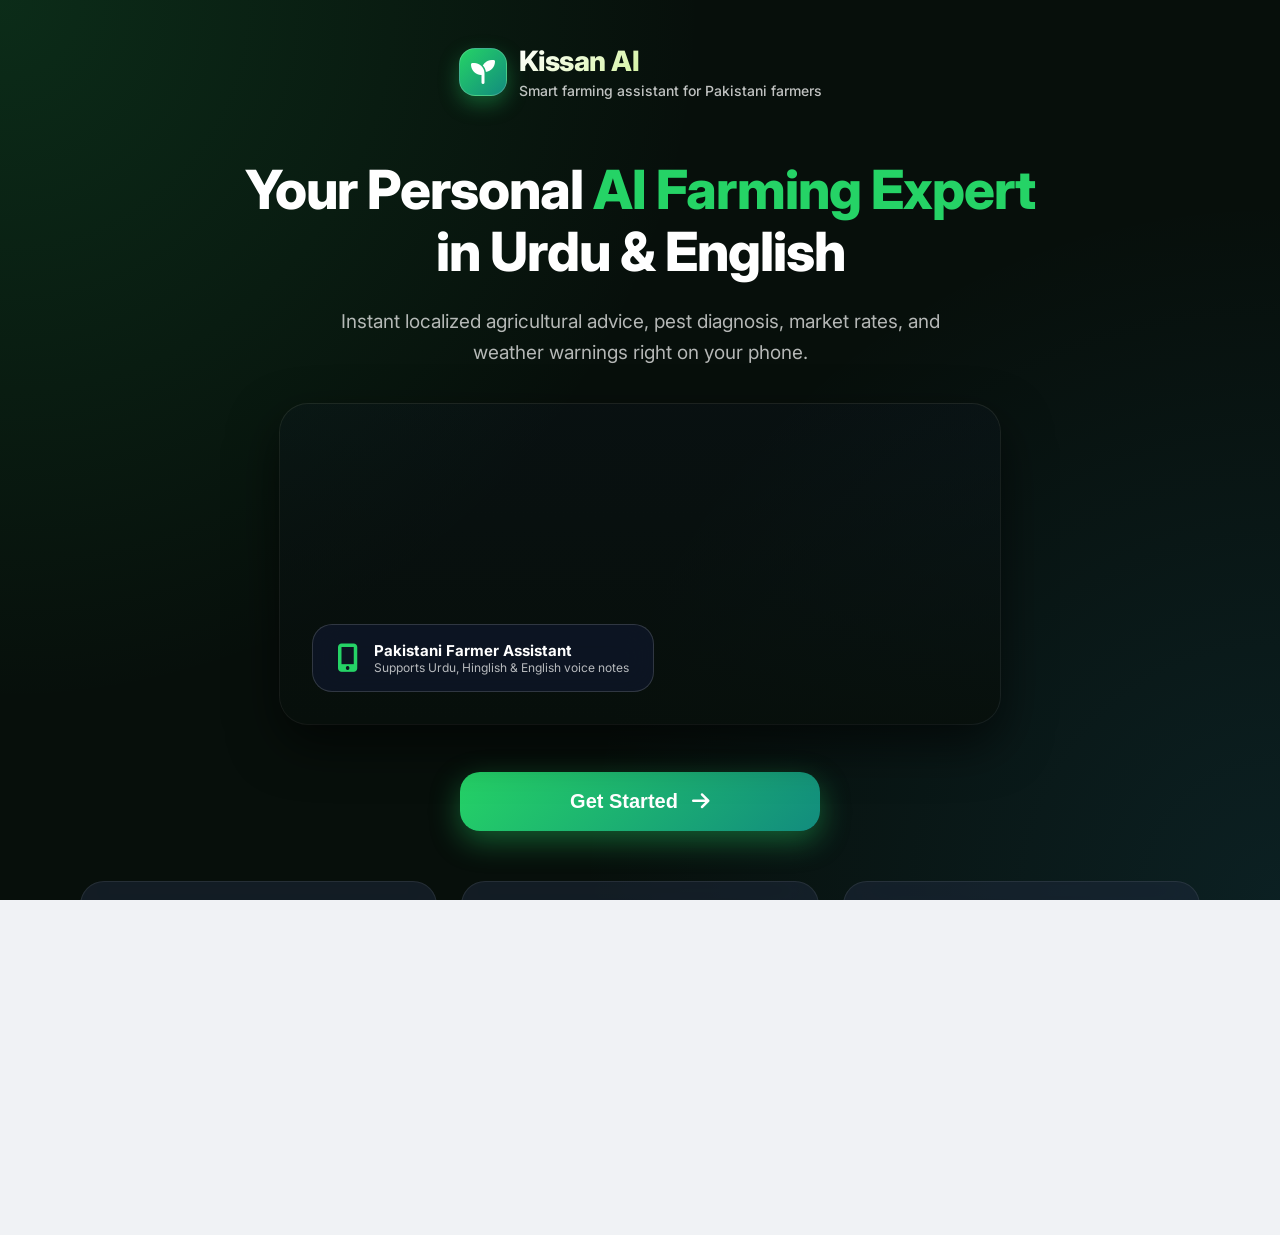
==== commit b1e1f553: "Prepare Kissan AI for Render production deploy. Fix same-origin API base URL for production, add Doc" ====
--- a/index.html
+++ b/index.html
@@ -3,508 +3,352 @@
 <head>
 <meta charset="UTF-8">
 <meta name="viewport" content="width=device-width, initial-scale=1.0, maximum-scale=1.0, user-scalable=no">
-<title>Kissan AI - Sign In</title>
+<title>Kissan AI - Smart Farming Assistant for Pakistani Farmers</title>
 <link href="https://cdnjs.cloudflare.com/ajax/libs/font-awesome/6.4.0/css/all.min.css" rel="stylesheet">
 <link href="https://fonts.googleapis.com/css2?family=Inter:wght@300;400;500;600;700;800&display=swap" rel="stylesheet">
 <link rel="stylesheet" href="shared.css">
 <style>
-  body.login-shell {
+  html {
+    scroll-behavior: smooth;
+  }
+  body.landing-body {
     margin: 0;
     padding: 0;
-    height: 100vh;
-    width: 100vw;
+    min-height: 100vh;
+    background: radial-gradient(circle at top left, rgba(37, 211, 102, 0.15), transparent 45%),
+                radial-gradient(circle at bottom right, rgba(52, 183, 241, 0.1), transparent 45%),
+                #070f0b;
+    color: #ffffff;
+    font-family: 'Inter', sans-serif;
+    display: flex;
+    flex-direction: column;
+    justify-content: space-between;
+    overflow-x: hidden;
+  }
+
+  .landing-container {
+    width: min(1120px, 92%);
+    margin: 0 auto;
+    padding: 24px 0 60px 0;
+  }
+
+  /* Header Brand */
+  .header-brand {
     display: flex;
     align-items: center;
     justify-content: center;
-    background: radial-gradient(circle at top left, rgba(37, 211, 102, 0.12), transparent 45%),
-                radial-gradient(circle at bottom right, rgba(52, 183, 241, 0.08), transparent 40%),
-                #070f0b;
-    overflow: auto;
-  }
-  
-  .auth-container {
-    width: min(480px, 92%);
-    background: rgba(30, 41, 59, 0.65);
-    backdrop-filter: blur(24px);
-    -webkit-backdrop-filter: blur(24px);
+    gap: 12px;
+    padding: 20px 0;
+  }
+
+  .brand-logo-icon {
+    width: 48px;
+    height: 48px;
+    background: linear-gradient(135deg, var(--primary), var(--primary-dark));
+    border-radius: 16px;
+    display: flex;
+    align-items: center;
+    justify-content: center;
+    font-size: 24px;
+    color: white;
+    box-shadow: 0 8px 20px rgba(37, 211, 102, 0.35);
+  }
+
+  .brand-logo-text {
+    font-size: 28px;
+    font-weight: 800;
+    letter-spacing: -0.5px;
+    background: linear-gradient(135deg, #ffffff, #a3e635);
+    -webkit-background-clip: text;
+    -webkit-text-fill-color: transparent;
+  }
+
+  .tagline-badge {
+    text-align: center;
+    font-size: 14px;
+    color: rgba(255, 255, 255, 0.75);
+    font-weight: 500;
+    margin-top: 4px;
+  }
+
+  /* Hero Section */
+  .hero-section {
+    display: flex;
+    flex-direction: column;
+    align-items: center;
+    text-align: center;
+    margin: 40px 0 50px 0;
+    gap: 24px;
+  }
+
+  .hero-title {
+    font-size: clamp(32px, 5vw, 54px);
+    font-weight: 800;
+    line-height: 1.15;
+    max-width: 800px;
+    letter-spacing: -1px;
+  }
+
+  .hero-title span {
+    color: var(--primary);
+  }
+
+  .hero-subtitle {
+    font-size: clamp(16px, 2vw, 19px);
+    color: rgba(255, 255, 255, 0.7);
+    max-width: 650px;
+    line-height: 1.6;
+  }
+
+  /* Farmer Image Display */
+  .hero-image-card {
+    position: relative;
+    width: 100%;
+    max-width: 720px;
+    height: 320px;
+    border-radius: 28px;
+    overflow: hidden;
+    margin: 12px 0 24px 0;
+    box-shadow: 0 20px 50px rgba(0, 0, 0, 0.6), 0 0 0 1px rgba(255, 255, 255, 0.1);
+    background: linear-gradient(180deg, rgba(15, 23, 42, 0.2), rgba(7, 15, 11, 0.9)),
+                url('https://images.unsplash.com/photo-1592982537447-7440770cbfc9?auto=format&fit=crop&w=1200&q=80') center/cover no-repeat;
+    display: flex;
+    align-items: flex-end;
+    padding: 32px;
+  }
+
+  .hero-image-overlay {
+    background: rgba(15, 23, 42, 0.75);
+    backdrop-filter: blur(16px);
+    -webkit-backdrop-filter: blur(16px);
+    padding: 16px 24px;
+    border-radius: 20px;
+    border: 1px solid rgba(255, 255, 255, 0.15);
+    display: flex;
+    align-items: center;
+    gap: 16px;
+    text-align: left;
+  }
+
+  .hero-image-overlay i {
+    font-size: 28px;
+    color: var(--primary);
+  }
+
+  /* Big Green Get Started Button */
+  .btn-get-started {
+    width: min(360px, 90%);
+    padding: 18px 36px;
+    background: linear-gradient(135deg, var(--primary), var(--primary-dark));
+    color: #ffffff;
+    font-size: 20px;
+    font-weight: 800;
+    border: none;
+    border-radius: 20px;
+    cursor: pointer;
+    transition: all 0.3s cubic-bezier(0.4, 0, 0.2, 1);
+    box-shadow: 0 10px 30px rgba(37, 211, 102, 0.4);
+    display: inline-flex;
+    align-items: center;
+    justify-content: center;
+    gap: 14px;
+    text-decoration: none;
+  }
+
+  .btn-get-started:hover {
+    transform: translateY(-3px) scale(1.02);
+    box-shadow: 0 15px 40px rgba(37, 211, 102, 0.55);
+  }
+
+  .btn-get-started:active {
+    transform: translateY(0) scale(0.98);
+  }
+
+  /* Feature Cards */
+  .features-grid {
+    display: grid;
+    grid-template-columns: repeat(auto-fit, minmax(280px, 1fr));
+    gap: 24px;
+    margin-top: 30px;
+  }
+
+  .feature-card {
+    background: rgba(30, 41, 59, 0.55);
+    backdrop-filter: blur(20px);
+    -webkit-backdrop-filter: blur(20px);
     border: 1px solid rgba(255, 255, 255, 0.08);
-    border-radius: 28px;
-    padding: 36px;
-    box-shadow: var(--shadow-xl), 0 30px 70px rgba(0, 0, 0, 0.4);
-    transition: all 0.4s cubic-bezier(0.4, 0, 0.2, 1);
-    position: relative;
-    overflow: hidden;
-  }
-
-  .auth-container::before {
-    content: '';
-    position: absolute;
-    top: -50%;
-    left: -50%;
-    width: 200%;
-    height: 200%;
-    background: radial-gradient(circle, rgba(37, 211, 102, 0.06), transparent 50%);
-    pointer-events: none;
-    z-index: 0;
-  }
-
-  .auth-step {
-    position: relative;
-    z-index: 1;
+    border-radius: 24px;
+    padding: 28px;
+    transition: all 0.3s ease;
     display: flex;
     flex-direction: column;
-    gap: 24px;
-    transition: opacity 0.3s ease, transform 0.3s ease;
-  }
-
-  .auth-step.fade-out {
-    opacity: 0;
-    transform: translateY(-12px);
-    pointer-events: none;
-  }
-
-  .auth-step.hidden {
-    display: none;
-  }
-
-  .brand-header {
-    text-align: center;
-    margin-bottom: 8px;
-  }
-
-  .brand-icon {
-    width: 64px;
-    height: 64px;
-    background: linear-gradient(135deg, var(--primary), var(--primary-dark));
-    border-radius: 20px;
-    display: inline-flex;
+    gap: 14px;
+  }
+
+  .feature-card:hover {
+    transform: translateY(-5px);
+    border-color: rgba(37, 211, 102, 0.3);
+    box-shadow: 0 12px 30px rgba(0, 0, 0, 0.3);
+  }
+
+  .feature-icon {
+    width: 56px;
+    height: 56px;
+    border-radius: 18px;
+    display: flex;
     align-items: center;
     justify-content: center;
+    font-size: 26px;
+  }
+
+  .feature-icon.weather {
+    background: rgba(52, 183, 241, 0.15);
+    color: #38bdf8;
+  }
+
+  .feature-icon.pest {
+    background: rgba(239, 68, 68, 0.15);
+    color: #f87171;
+  }
+
+  .feature-icon.mandi {
+    background: rgba(37, 211, 102, 0.15);
+    color: #4ade80;
+  }
+
+  .feature-title {
+    font-size: 20px;
+    font-weight: 700;
     color: white;
-    font-size: 28px;
-    border: 1px solid rgba(255, 255, 255, 0.15);
-    box-shadow: 0 10px 24px rgba(37, 211, 102, 0.3);
-    margin-bottom: 16px;
-    animation: float 4s ease-in-out infinite;
-  }
-
-  .brand-title {
-    font-size: 26px;
-    font-weight: 800;
-    color: white;
-    letter-spacing: -0.5px;
-    margin-bottom: 6px;
-  }
-
-  .brand-subtitle {
+  }
+
+  .feature-desc {
     font-size: 14px;
     color: rgba(255, 255, 255, 0.65);
     line-height: 1.5;
   }
 
-  .btn-primary {
-    width: 100%;
-    padding: 14px 24px;
-    background: var(--primary);
-    color: white;
-    border: none;
-    border-radius: 16px;
-    font-size: 15px;
-    font-weight: 700;
-    font-family: inherit;
-    cursor: pointer;
-    transition: var(--transition);
-    display: flex;
-    align-items: center;
-    justify-content: center;
-    gap: 10px;
-    box-shadow: 0 4px 15px rgba(37, 211, 102, 0.25);
-  }
-
-  .btn-primary:hover {
-    background: var(--primary-dark);
-    transform: translateY(-2px);
-    box-shadow: 0 6px 20px rgba(37, 211, 102, 0.35);
-  }
-
-  .btn-primary:active {
-    transform: translateY(0);
-  }
-
-  .btn-google {
-    width: 100%;
-    padding: 14px 24px;
-    background: white;
-    color: #1a1a2e;
-    border: none;
-    border-radius: 16px;
-    font-size: 15px;
-    font-weight: 700;
-    font-family: inherit;
-    cursor: pointer;
-    transition: var(--transition);
-    display: flex;
-    align-items: center;
-    justify-content: center;
-    gap: 10px;
-    box-shadow: var(--shadow-sm);
-  }
-
-  .btn-google:hover {
-    background: #f8fafc;
-    transform: translateY(-2px);
-    box-shadow: var(--shadow-md);
-  }
-
-  .btn-google img {
-    width: 18px;
-    height: 18px;
-  }
-
-  .divider {
-    display: flex;
-    align-items: center;
-    gap: 14px;
-    color: rgba(255, 255, 255, 0.4);
-    font-size: 12px;
-    text-transform: uppercase;
-    letter-spacing: 1px;
-    margin: 4px 0;
-  }
-
-  .divider::before, .divider::after {
-    content: '';
-    flex: 1;
-    height: 1px;
-    background: rgba(255, 255, 255, 0.1);
-  }
-
-  /* Form Elements for Profile completion */
-  .form-title {
-    font-size: 20px;
-    font-weight: 700;
-    color: white;
+  /* Footer */
+  .footer-landing {
     text-align: center;
-    margin-bottom: 2px;
-  }
-
-  .form-subtitle {
+    padding: 24px 0;
+    border-top: 1px solid rgba(255, 255, 255, 0.06);
+    color: rgba(255, 255, 255, 0.5);
     font-size: 13px;
-    color: var(--text-secondary);
-    text-align: center;
-    line-height: 1.5;
-    margin-bottom: 8px;
-  }
-
-  .form-grid {
-    display: grid;
-    grid-template-columns: 1fr 1fr;
-    gap: 14px;
-  }
-
-  .form-group-full {
-    grid-column: span 2;
-  }
-
-  .input-label {
-    font-size: 12px;
-    font-weight: 600;
-    color: rgba(255, 255, 255, 0.7);
-    margin-bottom: 6px;
-    display: block;
-  }
-
-  .input-shell {
-    position: relative;
-  }
-
-  .input-shell input, .input-shell select {
-    width: 100%;
-    padding: 10px 14px;
-    background: rgba(15, 23, 42, 0.45);
-    border: 1px solid rgba(255, 255, 255, 0.1);
-    border-radius: 12px;
-    font-size: 14px;
-    color: white;
-    font-family: inherit;
-    transition: var(--transition);
-  }
-
-  .input-shell select {
-    appearance: none;
-    cursor: pointer;
-  }
-
-  .input-shell input:focus, .input-shell select:focus {
-    outline: none;
-    border-color: var(--primary);
-    background: rgba(15, 23, 42, 0.6);
-    box-shadow: 0 0 0 3px rgba(37, 211, 102, 0.15);
-  }
-
-  .input-shell::after {
-    display: none;
-  }
-
-  .select-shell::after {
-    content: '\f107';
-    font-family: 'Font Awesome 6 Free';
-    font-weight: 900;
-    position: absolute;
-    right: 14px;
-    top: 50%;
-    transform: translateY(-50%);
-    color: rgba(255, 255, 255, 0.5);
-    pointer-events: none;
-    font-size: 13px;
-  }
-
-  @keyframes float {
-    0%, 100% { transform: translateY(0); }
-    50% { transform: translateY(-6px); }
-  }
-
-  .footer-notice {
-    text-align: center;
-    font-size: 11px;
-    color: rgba(255, 255, 255, 0.45);
-    margin-top: 12px;
-    border-top: 1px solid rgba(255, 255, 255, 0.06);
-    padding-top: 16px;
-  }
-
-  .footer-notice a {
-    color: var(--primary);
-    text-decoration: none;
-  }
-
-  .footer-notice a:hover {
-    text-decoration: underline;
+  }
+
+  .footer-landing i {
+    color: #ef4444;
   }
 </style>
 </head>
-<body class="login-shell">
-<div class="toast-container" id="toastContainer"></div>
-
-<div class="auth-container" id="authContainer">
-  <!-- STEP 1: LOGIN -->
-  <div class="auth-step" id="loginStep">
-    <div class="brand-header">
-      <div class="brand-icon"><i class="fas fa-seedling"></i></div>
-      <h1 class="brand-title">Kissan AI</h1>
-      <p class="brand-subtitle">Smart farming assistant for Pakistani farmers. Local weather warnings, pest management, and mandi prices in one place.</p>
-    </div>
-    
-    <div style="display:flex; flex-direction:column; gap:12px;">
-      <button class="btn-primary" onclick="startAuthFlow('guest')">
-        <i class="fas fa-user-circle"></i>
-        <span>Continue as Guest</span>
-      </button>
-      
-      <button class="btn-google" id="googleBtn" onclick="startAuthFlow('google')">
-        <svg class="google-icon" viewBox="0 0 24 24" aria-hidden="true"><path fill="#4285F4" d="M22.56 12.25c0-.78-.07-1.53-.2-2.25H12v4.26h5.92a5.06 5.06 0 0 1-2.2 3.32v2.77h3.57c2.08-1.92 3.28-4.74 3.28-8.1z"/><path fill="#34A853" d="M12 23c2.97 0 5.46-.98 7.28-2.66l-3.57-2.77c-.98.66-2.23 1.06-3.71 1.06-2.86 0-5.29-1.93-6.16-4.53H2.18v2.84C3.99 20.53 7.7 23 12 23z"/><path fill="#FBBC05" d="M5.84 14.09c-.22-.66-.35-1.36-.35-2.09s.13-1.43.35-2.09V7.07H2.18C1.43 8.55 1 10.22 1 12s.43 3.45 1.18 4.93l2.85-2.22.81-.62z"/><path fill="#EA4335" d="M12 5.38c1.62 0 3.06.56 4.21 1.64l3.15-3.15C17.45 2.09 14.97 1 12 1 7.7 1 3.99 3.47 2.18 7.07l3.66 2.84c.87-2.6 3.3-4.53 6.16-4.53z"/></svg>
-        <span class="google-text">Continue with Google</span>
-      </button>
-    </div>
-
-    <div class="footer-notice">
-      Made with <i class="fas fa-heart" style="color:var(--error)"></i> for Pakistani Farmers
-    </div>
-  </div>
-
-  <!-- STEP 2: PROFILE COMPLETION -->
-  <div class="auth-step hidden" id="profileStep">
-    <div>
-      <h2 class="form-title">Complete Your Profile</h2>
-      <p class="form-subtitle">Fill in your farming details to enable custom weather alerts, local crop advisory, and accurate mandi signals.</p>
-    </div>
-
-    <form id="profileForm" onsubmit="submitProfileForm(event)" style="display:flex; flex-direction:column; gap:14px;">
-      <div class="form-grid">
-        <div class="form-group-full">
-          <label class="input-label" for="regName">Full Name</label>
-          <div class="input-shell">
-            <input type="text" id="regName" placeholder="e.g. Ahmad Khan" required>
+<body class="landing-body">
+  <div class="toast-container" id="toastContainer"></div>
+
+  <div class="landing-container">
+    <!-- Header -->
+    <header class="header-brand">
+      <div class="brand-logo-icon"><i class="fas fa-seedling"></i></div>
+      <div>
+        <div class="brand-logo-text">Kissan AI</div>
+        <div class="tagline-badge">Smart farming assistant for Pakistani farmers</div>
+      </div>
+    </header>
+
+    <!-- Hero Section -->
+    <section class="hero-section">
+      <h1 class="hero-title">Your Personal <span>AI Farming Expert</span> in Urdu & English</h1>
+      <p class="hero-subtitle">Instant localized agricultural advice, pest diagnosis, market rates, and weather warnings right on your phone.</p>
+
+      <!-- Visual Card -->
+      <div class="hero-image-card">
+        <div class="hero-image-overlay">
+          <i class="fas fa-mobile-alt"></i>
+          <div>
+            <div style="font-weight:700; font-size:15px; color:white;">Pakistani Farmer Assistant</div>
+            <div style="font-size:12px; color:rgba(255,255,255,0.7);">Supports Urdu, Hinglish & English voice notes</div>
           </div>
         </div>
-
-        <div class="form-group-full">
-          <label class="input-label" for="regPhone">Phone Number</label>
-          <div class="input-shell">
-            <input type="tel" id="regPhone" placeholder="e.g. +92 300 1234567" required>
-          </div>
-        </div>
-
-        <div>
-          <label class="input-label" for="regDistrict">District</label>
-          <div class="input-shell">
-            <input type="text" id="regDistrict" placeholder="e.g. Mardan" required>
-          </div>
-        </div>
-
-        <div>
-          <label class="input-label" for="regVillage">Village</label>
-          <div class="input-shell">
-            <input type="text" id="regVillage" placeholder="e.g. Rustam" required>
-          </div>
-        </div>
-
-        <div>
-          <label class="input-label" for="regLand">Land Size</label>
-          <div class="input-shell">
-            <input type="text" id="regLand" placeholder="e.g. 5 Acres" required>
-          </div>
-        </div>
-
-        <div>
-          <label class="input-label" for="regCrops">Primary Crops</label>
-          <div class="input-shell">
-            <input type="text" id="regCrops" placeholder="e.g. Wheat, Cotton, Rice" required>
-          </div>
-        </div>
-
-        <div>
-          <label class="input-label" for="regSoil">Soil Type</label>
-          <div class="input-shell select-shell">
-            <select id="regSoil" required>
-              <option value="" disabled selected>Select Soil</option>
-              <option value="Sandy Loam">Sandy Loam</option>
-              <option value="Clay Loam">Clay Loam</option>
-              <option value="Silt Clay">Silt Clay</option>
-              <option value="Loamy">Loamy</option>
-              <option value="Clay">Clay</option>
-            </select>
-          </div>
-        </div>
-
-        <div>
-          <label class="input-label" for="regIrrigation">Irrigation Type</label>
-          <div class="input-shell select-shell">
-            <select id="regIrrigation" required>
-              <option value="" disabled selected>Select Irrigation</option>
-              <option value="Canal & Tube Well">Canal & Tube Well</option>
-              <option value="Canal">Canal</option>
-              <option value="Tube Well">Tube Well</option>
-              <option value="Drip System">Drip System</option>
-              <option value="Rain-fed">Rain-fed</option>
-            </select>
-          </div>
-        </div>
-      </div>
-
-      <button type="submit" class="btn-primary" style="margin-top:8px;">
-        <i class="fas fa-check-circle"></i>
-        <span>Save & Enter Kissan AI</span>
+      </div>
+
+      <!-- ONE BIG GREEN BUTTON -->
+      <button class="btn-get-started" id="getStartedBtn" onclick="startGuestFlow()">
+        <span id="btnText">Get Started</span>
+        <i class="fas fa-arrow-right" id="btnIcon"></i>
       </button>
-    </form>
+    </section>
+
+    <!-- 3 Feature Cards -->
+    <section class="features-grid">
+      <div class="feature-card">
+        <div class="feature-icon weather"><i class="fas fa-cloud-sun-rain"></i></div>
+        <div class="feature-title">Weather Alerts</div>
+        <div class="feature-desc">Real-time localized rain, humidity, and frost warnings tailored for your village and crop irrigation needs.</div>
+      </div>
+
+      <div class="feature-card">
+        <div class="feature-icon pest"><i class="fas fa-bug"></i></div>
+        <div class="feature-title">Pest Management</div>
+        <div class="feature-desc">Upload photos or voice notes of damaged leaves for instant AI diagnosis and recommended treatments.</div>
+      </div>
+
+      <div class="feature-card">
+        <div class="feature-icon mandi"><i class="fas fa-chart-line"></i></div>
+        <div class="feature-title">Mandi Prices</div>
+        <div class="feature-desc">Daily price updates across Punjab, Sindh & KP grain markets to get maximum profits for your harvest.</div>
+      </div>
+    </section>
   </div>
-</div>
+
+  <!-- Footer -->
+  <footer class="footer-landing">
+    Made with <i class="fas fa-heart"></i> for Pakistani Farmers
+  </footer>
 
 <script src="shared.js"></script>
 <script>
-let authType = 'guest';
-
-async function startAuthFlow(type) {
-  authType = type;
-  if (type === 'google') {
-    const btn = document.getElementById('googleBtn');
-    btn.querySelector('.google-text').textContent = 'Connecting...';
-  }
-  
-  // Wait a short bit to mock connection, then fetch the profile to check completeness
-  setTimeout(async () => {
-    try {
-      const response = await fetch('/api/farmers/me?farmer_id=1');
-      if (!response.ok) throw new Error('Failed to get profile');
-      const profile = await response.json();
-      
-      if (profile.is_complete) {
-        showToast('Welcome back! 🌾', 'success');
-        setTimeout(() => { window.location.href = 'chat.html'; }, 800);
-      } else {
-        // Transition to profile form
-        showToast('Please complete your profile to continue!', 'success');
-        
-        // Prefill values
-        document.getElementById('regName').value = profile.name === 'Ahmad' ? '' : (profile.name || '');
-        document.getElementById('regPhone').value = profile.phone === '+92 300 1234567' ? '' : (profile.phone || '');
-        document.getElementById('regDistrict').value = profile.district === 'Mardan' ? '' : (profile.district || '');
-        document.getElementById('regVillage').value = profile.village === 'Rustam' ? '' : (profile.village || '');
-        document.getElementById('regLand').value = profile.land_size || '';
-        document.getElementById('regCrops').value = profile.primary_crops || '';
-        document.getElementById('regSoil').value = profile.soil_type || '';
-        document.getElementById('regIrrigation').value = profile.irrigation || '';
-        
-        transitionStep('loginStep', 'profileStep');
-      }
-    } catch (err) {
-      console.error(err);
-      showToast('Error connecting to local server.', 'error');
-      if (type === 'google') {
-        document.getElementById('googleBtn').querySelector('.google-text').textContent = 'Continue with Google';
-      }
-    }
-  }, 1000);
-}
-
-function transitionStep(fromId, toId) {
-  const fromEl = document.getElementById(fromId);
-  const toEl = document.getElementById(toId);
-  fromEl.classList.add('fade-out');
-  
-  setTimeout(() => {
-    fromEl.classList.add('hidden');
-    fromEl.classList.remove('fade-out');
-    toEl.classList.remove('hidden');
-    toEl.style.opacity = '0';
-    toEl.style.transform = 'translateY(12px)';
-    
-    // Trigger layout paint
-    toEl.offsetHeight;
-    
-    toEl.style.transition = 'all 0.3s ease';
-    toEl.style.opacity = '1';
-    toEl.style.transform = 'translateY(0)';
-  }, 300);
-}
-
-async function submitProfileForm(event) {
-  event.preventDefault();
-  
-  const payload = {
-    name: document.getElementById('regName').value.trim(),
-    phone: document.getElementById('regPhone').value.trim(),
-    district: document.getElementById('regDistrict').value.trim(),
-    village: document.getElementById('regVillage').value.trim(),
-    land_size: document.getElementById('regLand').value.trim(),
-    primary_crops: document.getElementById('regCrops').value.trim(),
-    soil_type: document.getElementById('regSoil').value,
-    irrigation: document.getElementById('regIrrigation').value,
-    farming_type: 'Conventional'
-  };
-  
-  // Validation checks: do not allow default values to bypass completion
-  if (payload.name.toLowerCase() === 'ahmad' || 
-      payload.phone === '+92 300 1234567' || 
-      payload.district.toLowerCase() === 'mardan' || 
-      payload.village.toLowerCase() === 'rustam') {
-    showToast('Please enter your own details, not the demo placeholders!', 'error');
-    return;
-  }
-  
+// Auto-redirect if user already has an active session
+document.addEventListener('DOMContentLoaded', function() {
+  const token = getAccessToken();
+  const farmer = getStoredFarmer();
+  if (token && farmer) {
+    console.log('Active session detected, auto-redirecting to chat.html');
+    window.location.href = 'chat.html';
+  }
+});
+
+async function startGuestFlow() {
+  const btn = document.getElementById('getStartedBtn');
+  const btnText = document.getElementById('btnText');
+  const btnIcon = document.getElementById('btnIcon');
+
+  if (btn) btn.disabled = true;
+  if (btnText) btnText.textContent = 'Connecting...';
+  if (btnIcon) btnIcon.className = 'fas fa-spinner fa-spin';
+
   try {
-    const response = await fetch('/api/farmers/me?farmer_id=1', {
-      method: 'PUT',
-      headers: { 'Content-Type': 'application/json' },
-      body: JSON.stringify(payload)
-    });
-    
-    if (!response.ok) throw new Error('Failed to update profile');
-    showToast('Profile completed successfully! 🌾', 'success');
-    setTimeout(() => { window.location.href = 'chat.html'; }, 1000);
+    const res = await apiFetch('/api/auth/guest', {
+      method: 'POST',
+      body: JSON.stringify({ name: 'Guest Farmer' })
+    }, 2, 5000);
+
+    if (!res || !res.ok) throw new Error('Guest session response invalid');
+    const data = await res.json();
+    setAuthSession(data.access_token, data.farmer, data.user_id);
+    showToast('Starting Kissan AI Guest Mode... 🌾', 'success');
+    setTimeout(() => { window.location.href = 'chat.html'; }, 400);
   } catch (err) {
-    console.error(err);
-    showToast('Failed to save profile on server.', 'error');
+    console.warn('Backend unavailable, using instant offline guest fallback:', err);
+    // Fallback: Store guest session locally so user is never blocked
+    setAuthSession('guest_dev_token', { name: 'Guest Farmer', is_guest: true, id: 1 }, '1');
+    showToast('Entering Guest Mode... 🌾', 'success');
+    setTimeout(() => { window.location.href = 'chat.html'; }, 400);
+  } finally {
+    setTimeout(() => {
+      if (btn) btn.disabled = false;
+      if (btnText) btnText.textContent = 'Get Started';
+      if (btnIcon) btnIcon.className = 'fas fa-arrow-right';
+    }, 1500);
   }
 }
 </script>
--- a/shared.css
+++ b/shared.css
@@ -210,6 +210,65 @@
 .message.user .audio-wave-bar{background:var(--primary-dark);opacity:0.5}
 .audio-wave-bar.played{opacity:1}
 .audio-duration{font-size:11px;color:var(--text-muted);min-width:32px;text-align:right;font-variant-numeric:tabular-nums}
+
+/* CITATIONS / SOURCES */
+.message-citations {
+  margin-top: 8px;
+  border-top: 1px solid var(--border);
+  padding-top: 6px;
+  font-size: 13px;
+  width: 100%;
+}
+.citations-details {
+  cursor: pointer;
+}
+.citations-details summary {
+  color: var(--primary-dark);
+  font-weight: 600;
+  display: flex;
+  align-items: center;
+  gap: 6px;
+  user-select: none;
+  font-size: 13px;
+}
+[data-theme="dark"] .citations-details summary {
+  color: var(--accent);
+}
+.citations-details summary:hover {
+  opacity: 0.85;
+}
+.citations-list {
+  display: flex;
+  flex-direction: column;
+  gap: 6px;
+  margin-top: 6px;
+  max-height: 200px;
+  overflow-y: auto;
+  padding-right: 4px;
+}
+.citation-item {
+  background: var(--border-light);
+  border: 1px solid var(--border);
+  border-radius: var(--radius-sm);
+  padding: 6px 10px;
+  font-size: 12px;
+}
+.citation-title {
+  font-weight: 600;
+  color: var(--text-primary);
+  margin-bottom: 2px;
+  display: flex;
+  align-items: center;
+  gap: 4px;
+}
+.citation-title i {
+  color: #ef4444;
+}
+.citation-snippet {
+  color: var(--text-secondary);
+  font-style: italic;
+  line-height: 1.4;
+}
 
 /* MESSAGE RTL SUPPORT */
 .message[dir="rtl"]{text-align:right}
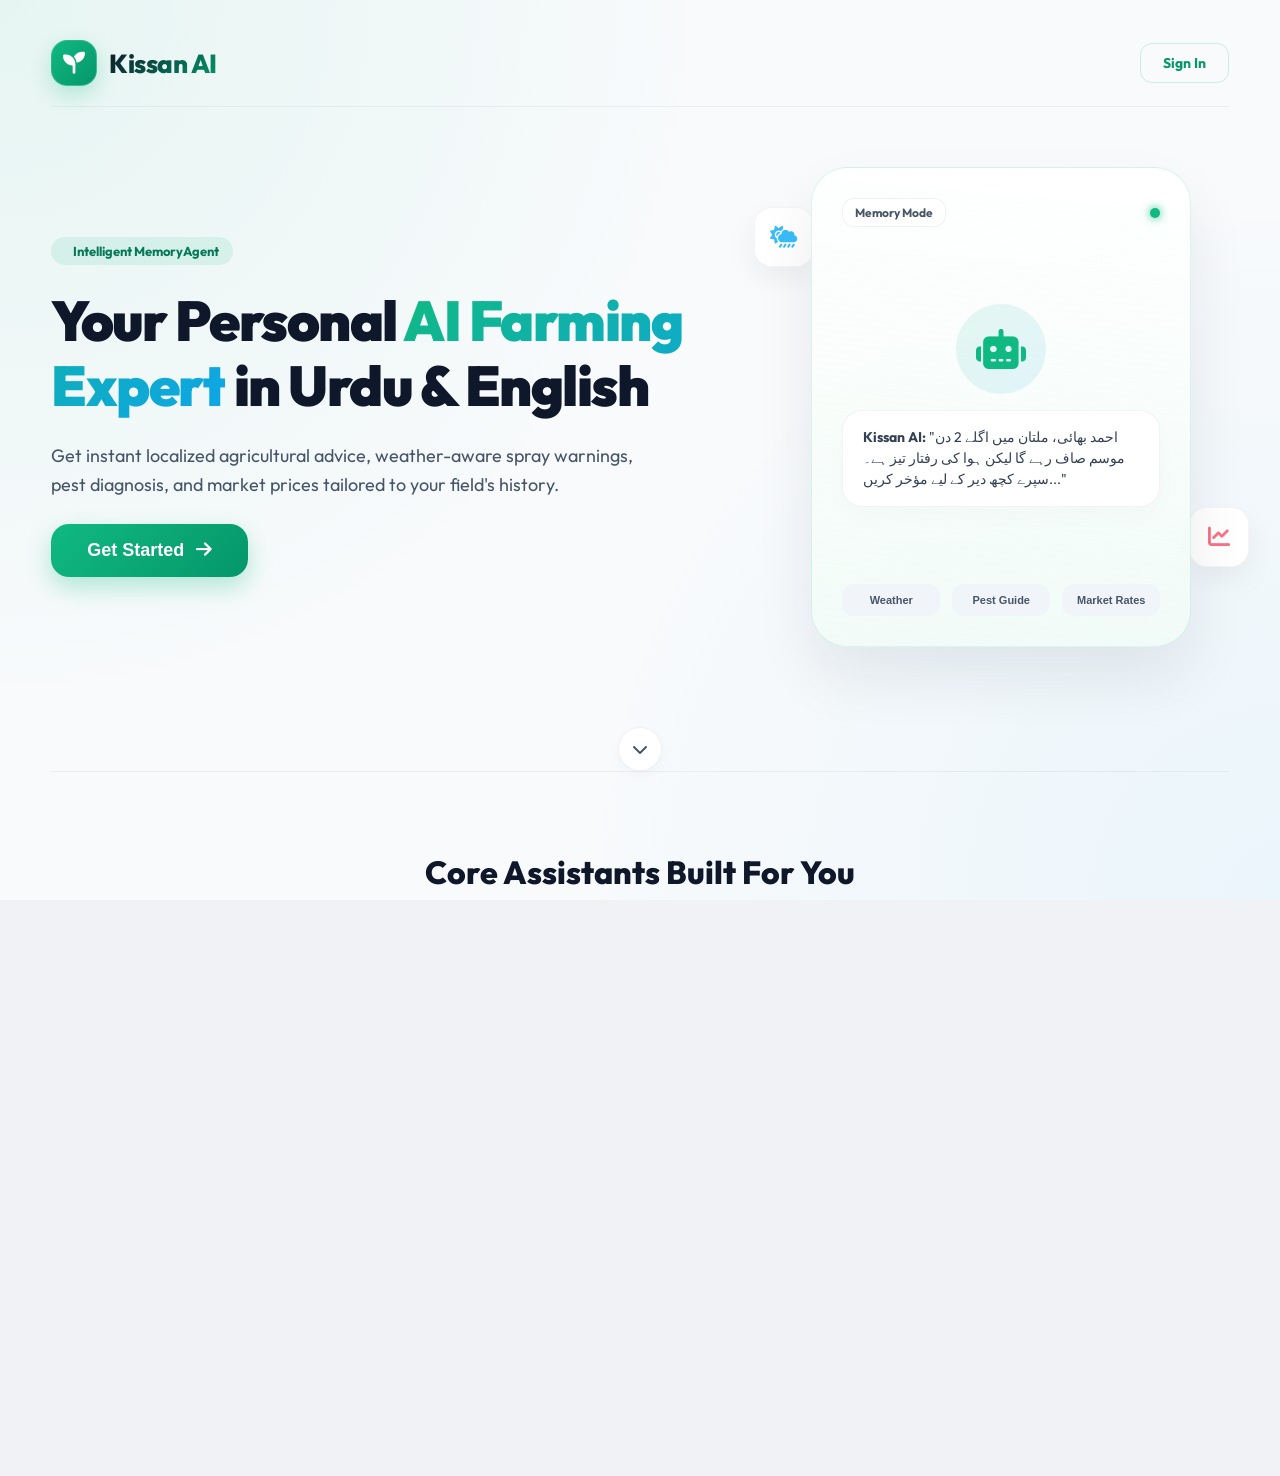
==== commit 66a4388c: "landing page updated" ====
--- a/index.html
+++ b/index.html
@@ -5,21 +5,22 @@
 <meta name="viewport" content="width=device-width, initial-scale=1.0, maximum-scale=1.0, user-scalable=no">
 <title>Kissan AI - Smart Farming Assistant for Pakistani Farmers</title>
 <link href="https://cdnjs.cloudflare.com/ajax/libs/font-awesome/6.4.0/css/all.min.css" rel="stylesheet">
-<link href="https://fonts.googleapis.com/css2?family=Inter:wght@300;400;500;600;700;800&display=swap" rel="stylesheet">
+<link href="https://fonts.googleapis.com/css2?family=Outfit:wght@300;400;500;600;700;800;900&family=Noto+Nastaliq+Urdu:wght@400;700&display=swap" rel="stylesheet">
 <link rel="stylesheet" href="shared.css">
 <style>
   html {
     scroll-behavior: smooth;
   }
+  
   body.landing-body {
     margin: 0;
     padding: 0;
     min-height: 100vh;
-    background: radial-gradient(circle at top left, rgba(37, 211, 102, 0.15), transparent 45%),
-                radial-gradient(circle at bottom right, rgba(52, 183, 241, 0.1), transparent 45%),
-                #070f0b;
-    color: #ffffff;
-    font-family: 'Inter', sans-serif;
+    background: radial-gradient(circle at top left, rgba(16, 185, 129, 0.08), transparent 45%),
+                radial-gradient(circle at bottom right, rgba(14, 165, 233, 0.06), transparent 45%),
+                #f8fafc;
+    color: #0f172a;
+    font-family: 'Outfit', sans-serif;
     display: flex;
     flex-direction: column;
     justify-content: space-between;
@@ -27,218 +28,434 @@
   }
 
   .landing-container {
-    width: min(1120px, 92%);
+    width: min(1200px, 92%);
     margin: 0 auto;
-    padding: 24px 0 60px 0;
+    padding: 20px 0 60px 0;
   }
 
   /* Header Brand */
   .header-brand {
     display: flex;
     align-items: center;
-    justify-content: center;
+    justify-content: space-between;
+    padding: 20px 0;
+    border-bottom: 1px solid rgba(15, 23, 42, 0.05);
+    animation: slideDown 0.8s cubic-bezier(0.16, 1, 0.3, 1);
+  }
+
+  .brand-logo {
+    display: flex;
+    align-items: center;
     gap: 12px;
-    padding: 20px 0;
   }
 
   .brand-logo-icon {
-    width: 48px;
-    height: 48px;
-    background: linear-gradient(135deg, var(--primary), var(--primary-dark));
+    width: 46px;
+    height: 46px;
+    background: linear-gradient(135deg, #10b981, #059669);
     border-radius: 16px;
     display: flex;
     align-items: center;
     justify-content: center;
-    font-size: 24px;
+    font-size: 22px;
     color: white;
-    box-shadow: 0 8px 20px rgba(37, 211, 102, 0.35);
+    box-shadow: 0 8px 20px rgba(16, 185, 129, 0.25);
   }
 
   .brand-logo-text {
-    font-size: 28px;
+    font-size: 26px;
     font-weight: 800;
     letter-spacing: -0.5px;
-    background: linear-gradient(135deg, #ffffff, #a3e635);
+    background: linear-gradient(135deg, #0f172a, #059669);
     -webkit-background-clip: text;
     -webkit-text-fill-color: transparent;
   }
 
-  .tagline-badge {
-    text-align: center;
+  .nav-actions {
+    display: flex;
+    gap: 16px;
+  }
+
+  .btn-nav-login {
+    padding: 10px 22px;
+    border: 1.5px solid rgba(16, 185, 129, 0.2);
+    background: transparent;
+    color: #059669;
+    font-weight: 700;
     font-size: 14px;
-    color: rgba(255, 255, 255, 0.75);
-    font-weight: 500;
-    margin-top: 4px;
+    border-radius: 12px;
+    cursor: pointer;
+    text-decoration: none;
+    transition: all 0.3s ease;
+  }
+
+  .btn-nav-login:hover {
+    background: rgba(16, 185, 129, 0.05);
+    border-color: #10b981;
   }
 
   /* Hero Section */
   .hero-section {
+    display: grid;
+    grid-template-columns: 1.2fr 0.8fr;
+    align-items: center;
+    margin: 60px 0 80px 0;
+    gap: 40px;
+  }
+
+  @media (max-width: 968px) {
+    .hero-section {
+      grid-template-columns: 1fr;
+      text-align: center;
+      margin: 40px 0 50px 0;
+    }
+  }
+
+  .hero-left {
     display: flex;
     flex-direction: column;
-    align-items: center;
-    text-align: center;
-    margin: 40px 0 50px 0;
     gap: 24px;
+    animation: fadeInUp 0.8s cubic-bezier(0.16, 1, 0.3, 1) 0.2s both;
+  }
+
+  .hero-badge {
+    align-self: flex-start;
+    padding: 6px 14px;
+    background: rgba(16, 185, 129, 0.1);
+    color: #047857;
+    font-size: 13px;
+    font-weight: 700;
+    border-radius: 20px;
+    display: inline-flex;
+    align-items: center;
+    gap: 8px;
+  }
+
+  @media (max-width: 968px) {
+    .hero-badge {
+      align-self: center;
+    }
   }
 
   .hero-title {
-    font-size: clamp(32px, 5vw, 54px);
+    font-size: clamp(34px, 5vw, 56px);
+    font-weight: 900;
+    line-height: 1.15;
+    letter-spacing: -1.5px;
+    color: #0f172a;
+  }
+
+  .hero-title span {
+    color: #10b981;
+    background: linear-gradient(135deg, #10b981, #0ea5e9);
+    -webkit-background-clip: text;
+    -webkit-text-fill-color: transparent;
+  }
+
+  .hero-subtitle {
+    font-size: 18px;
+    color: #475569;
+    line-height: 1.6;
+    max-width: 600px;
+  }
+
+  .btn-get-started {
+    align-self: flex-start;
+    padding: 16px 36px;
+    background: linear-gradient(135deg, #10b981, #059669);
+    color: white;
+    font-size: 18px;
     font-weight: 800;
-    line-height: 1.15;
-    max-width: 800px;
-    letter-spacing: -1px;
-  }
-
-  .hero-title span {
-    color: var(--primary);
-  }
-
-  .hero-subtitle {
-    font-size: clamp(16px, 2vw, 19px);
-    color: rgba(255, 255, 255, 0.7);
-    max-width: 650px;
-    line-height: 1.6;
-  }
-
-  /* Farmer Image Display */
-  .hero-image-card {
+    border: none;
+    border-radius: 18px;
+    cursor: pointer;
+    transition: all 0.3s cubic-bezier(0.4, 0, 0.2, 1);
+    box-shadow: 0 10px 25px rgba(16, 185, 129, 0.3);
+    display: inline-flex;
+    align-items: center;
+    justify-content: center;
+    gap: 12px;
+    text-decoration: none;
+  }
+
+  @media (max-width: 968px) {
+    .btn-get-started {
+      align-self: center;
+    }
+  }
+
+  .btn-get-started:hover {
+    transform: translateY(-3px) scale(1.02);
+    box-shadow: 0 15px 35px rgba(16, 185, 129, 0.45);
+  }
+
+  .btn-get-started:active {
+    transform: translateY(0) scale(0.98);
+  }
+
+  /* Hero Right (Illustration) */
+  .hero-right {
+    display: flex;
+    justify-content: center;
+    align-items: center;
+    position: relative;
+    animation: fadeInUp 0.8s cubic-bezier(0.16, 1, 0.3, 1) 0.4s both;
+  }
+
+  .illustration-card {
     position: relative;
     width: 100%;
-    max-width: 720px;
-    height: 320px;
-    border-radius: 28px;
+    max-width: 380px;
+    height: 480px;
+    border-radius: 36px;
+    background: linear-gradient(185deg, rgba(255,255,255,0.9), rgba(240,253,244,0.6));
+    border: 1px solid rgba(16, 185, 129, 0.15);
+    box-shadow: 0 30px 60px rgba(15, 23, 42, 0.08);
     overflow: hidden;
-    margin: 12px 0 24px 0;
-    box-shadow: 0 20px 50px rgba(0, 0, 0, 0.6), 0 0 0 1px rgba(255, 255, 255, 0.1);
-    background: linear-gradient(180deg, rgba(15, 23, 42, 0.2), rgba(7, 15, 11, 0.9)),
-                url('https://images.unsplash.com/photo-1592982537447-7440770cbfc9?auto=format&fit=crop&w=1200&q=80') center/cover no-repeat;
-    display: flex;
-    align-items: flex-end;
-    padding: 32px;
-  }
-
-  .hero-image-overlay {
-    background: rgba(15, 23, 42, 0.75);
-    backdrop-filter: blur(16px);
-    -webkit-backdrop-filter: blur(16px);
-    padding: 16px 24px;
+    display: flex;
+    flex-direction: column;
+    justify-content: space-between;
+    padding: 30px;
+  }
+
+  .card-top {
+    display: flex;
+    justify-content: space-between;
+    align-items: center;
+  }
+
+  .card-chip {
+    padding: 6px 12px;
+    background: white;
+    border: 1px solid rgba(15, 23, 42, 0.06);
+    border-radius: 12px;
+    font-size: 12px;
+    font-weight: 700;
+    color: #475569;
+  }
+
+  .card-badge-status {
+    width: 10px;
+    height: 10px;
+    border-radius: 50%;
+    background: #10b981;
+    box-shadow: 0 0 10px #10b981;
+    animation: pulse 2s infinite;
+  }
+
+  .card-middle {
+    text-align: center;
+    margin: 40px 0;
+  }
+
+  .card-avatar {
+    width: 90px;
+    height: 90px;
+    background: linear-gradient(135deg, rgba(16, 185, 129, 0.1), rgba(14, 165, 233, 0.1));
+    border-radius: 50%;
+    display: inline-flex;
+    align-items: center;
+    justify-content: center;
+    font-size: 40px;
+    color: #10b981;
+    margin-bottom: 16px;
+    animation: float 4s ease-in-out infinite;
+  }
+
+  .card-message-bubble {
+    background: white;
+    border: 1px solid rgba(15, 23, 42, 0.05);
     border-radius: 20px;
-    border: 1px solid rgba(255, 255, 255, 0.15);
-    display: flex;
-    align-items: center;
-    gap: 16px;
+    padding: 16px 20px;
+    font-size: 14px;
+    line-height: 1.5;
+    color: #334155;
+    box-shadow: 0 10px 25px rgba(0,0,0,0.02);
     text-align: left;
   }
 
-  .hero-image-overlay i {
-    font-size: 28px;
-    color: var(--primary);
-  }
-
-  /* Big Green Get Started Button */
-  .btn-get-started {
-    width: min(360px, 90%);
-    padding: 18px 36px;
-    background: linear-gradient(135deg, var(--primary), var(--primary-dark));
-    color: #ffffff;
-    font-size: 20px;
+  .card-bottom {
+    display: flex;
+    gap: 12px;
+  }
+
+  .action-pill {
+    flex: 1;
+    padding: 10px;
+    background: #f1f5f9;
+    border-radius: 12px;
+    font-size: 11px;
+    font-weight: 700;
+    color: #475569;
+    text-align: center;
+    border: none;
+  }
+
+  /* Floating Elements */
+  .floating-icon {
+    position: absolute;
+    width: 60px;
+    height: 60px;
+    background: white;
+    border-radius: 18px;
+    box-shadow: 0 12px 30px rgba(0,0,0,0.06);
+    display: flex;
+    align-items: center;
+    justify-content: center;
+    font-size: 22px;
+    border: 1px solid rgba(15,23,42,0.04);
+  }
+
+  .f-icon-1 { top: 40px; left: -20px; color: #38bdf8; animation: float 5s ease-in-out infinite 0.5s; }
+  .f-icon-2 { bottom: 80px; right: -20px; color: #fb7185; animation: float 6s ease-in-out infinite; }
+
+  /* Section Features */
+  .section-features {
+    padding: 80px 0;
+    border-top: 1px solid rgba(15, 23, 42, 0.05);
+  }
+
+  .section-title-wrap {
+    text-align: center;
+    margin-bottom: 50px;
+  }
+
+  .section-title {
+    font-size: 32px;
     font-weight: 800;
-    border: none;
-    border-radius: 20px;
-    cursor: pointer;
-    transition: all 0.3s cubic-bezier(0.4, 0, 0.2, 1);
-    box-shadow: 0 10px 30px rgba(37, 211, 102, 0.4);
-    display: inline-flex;
-    align-items: center;
-    justify-content: center;
-    gap: 14px;
-    text-decoration: none;
-  }
-
-  .btn-get-started:hover {
-    transform: translateY(-3px) scale(1.02);
-    box-shadow: 0 15px 40px rgba(37, 211, 102, 0.55);
-  }
-
-  .btn-get-started:active {
-    transform: translateY(0) scale(0.98);
-  }
-
-  /* Feature Cards */
+    color: #0f172a;
+    margin-bottom: 12px;
+  }
+
+  .section-subtitle {
+    font-size: 16px;
+    color: #64748b;
+  }
+
   .features-grid {
     display: grid;
-    grid-template-columns: repeat(auto-fit, minmax(280px, 1fr));
-    gap: 24px;
-    margin-top: 30px;
+    grid-template-columns: repeat(auto-fit, minmax(320px, 1fr));
+    gap: 30px;
   }
 
   .feature-card {
-    background: rgba(30, 41, 59, 0.55);
-    backdrop-filter: blur(20px);
-    -webkit-backdrop-filter: blur(20px);
-    border: 1px solid rgba(255, 255, 255, 0.08);
-    border-radius: 24px;
-    padding: 28px;
-    transition: all 0.3s ease;
+    background: white;
+    border: 1px solid rgba(15, 23, 42, 0.05);
+    border-radius: 28px;
+    padding: 36px;
+    transition: all 0.3s cubic-bezier(0.4, 0, 0.2, 1);
     display: flex;
     flex-direction: column;
-    gap: 14px;
+    gap: 16px;
+    box-shadow: 0 10px 30px rgba(15, 23, 42, 0.02);
   }
 
   .feature-card:hover {
-    transform: translateY(-5px);
-    border-color: rgba(37, 211, 102, 0.3);
-    box-shadow: 0 12px 30px rgba(0, 0, 0, 0.3);
-  }
-
-  .feature-icon {
-    width: 56px;
-    height: 56px;
-    border-radius: 18px;
+    transform: translateY(-8px);
+    border-color: rgba(16, 185, 129, 0.3);
+    box-shadow: 0 20px 40px rgba(16, 185, 129, 0.08);
+  }
+
+  .feature-icon-wrap {
+    width: 60px;
+    height: 60px;
+    border-radius: 20px;
     display: flex;
     align-items: center;
     justify-content: center;
     font-size: 26px;
   }
 
-  .feature-icon.weather {
-    background: rgba(52, 183, 241, 0.15);
-    color: #38bdf8;
-  }
-
-  .feature-icon.pest {
-    background: rgba(239, 68, 68, 0.15);
-    color: #f87171;
-  }
-
-  .feature-icon.mandi {
-    background: rgba(37, 211, 102, 0.15);
-    color: #4ade80;
-  }
-
-  .feature-title {
+  .feature-icon-wrap.weather { background: #e0f2fe; color: #0284c7; }
+  .feature-icon-wrap.pest { background: #fee2e2; color: #dc2626; }
+  .feature-icon-wrap.mandi { background: #dcfce7; color: #16a34a; }
+
+  .feature-card-title {
     font-size: 20px;
     font-weight: 700;
-    color: white;
-  }
-
-  .feature-desc {
+    color: #0f172a;
+  }
+
+  .feature-card-desc {
     font-size: 14px;
-    color: rgba(255, 255, 255, 0.65);
-    line-height: 1.5;
+    color: #475569;
+    line-height: 1.6;
   }
 
   /* Footer */
   .footer-landing {
     text-align: center;
-    padding: 24px 0;
-    border-top: 1px solid rgba(255, 255, 255, 0.06);
-    color: rgba(255, 255, 255, 0.5);
-    font-size: 13px;
+    padding: 30px 0;
+    border-top: 1px solid rgba(15, 23, 42, 0.05);
+    color: #64748b;
+    font-size: 14px;
   }
 
   .footer-landing i {
     color: #ef4444;
+    animation: beat 1.2s infinite;
+  }
+
+  /* Scroll Indicator */
+  .scroll-down-wrap {
+    display: flex;
+    justify-content: center;
+    margin-top: 20px;
+  }
+
+  .scroll-down-btn {
+    background: white;
+    border: 1px solid rgba(15, 23, 42, 0.06);
+    width: 44px;
+    height: 44px;
+    border-radius: 50%;
+    display: flex;
+    align-items: center;
+    justify-content: center;
+    color: #475569;
+    font-size: 16px;
+    cursor: pointer;
+    box-shadow: 0 4px 12px rgba(0,0,0,0.03);
+    transition: var(--transition);
+    animation: bounce 2s infinite;
+  }
+
+  .scroll-down-btn:hover {
+    color: #10b981;
+    border-color: #10b981;
+    transform: translateY(2px);
+  }
+
+  /* Animations */
+  @keyframes slideDown {
+    from { transform: translateY(-20px); opacity: 0; }
+    to { transform: translateY(0); opacity: 1; }
+  }
+
+  @keyframes fadeInUp {
+    from { transform: translateY(30px); opacity: 0; }
+    to { transform: translateY(0); opacity: 1; }
+  }
+
+  @keyframes float {
+    0%, 100% { transform: translateY(0); }
+    50% { transform: translateY(-8px); }
+  }
+
+  @keyframes pulse {
+    0%, 100% { transform: scale(1); opacity: 1; }
+    50% { transform: scale(1.3); opacity: 0.5; }
+  }
+
+  @keyframes beat {
+    0%, 100% { transform: scale(1); }
+    50% { transform: scale(1.15); }
+  }
+
+  @keyframes bounce {
+    0%, 20%, 50%, 80%, 100% { transform: translateY(0); }
+    40% { transform: translateY(-6px); }
+    60% { transform: translateY(-3px); }
   }
 </style>
 </head>
@@ -248,54 +465,94 @@
   <div class="landing-container">
     <!-- Header -->
     <header class="header-brand">
-      <div class="brand-logo-icon"><i class="fas fa-seedling"></i></div>
-      <div>
+      <div class="brand-logo">
+        <div class="brand-logo-icon"><i class="fas fa-seedling"></i></div>
         <div class="brand-logo-text">Kissan AI</div>
-        <div class="tagline-badge">Smart farming assistant for Pakistani farmers</div>
+      </div>
+      <div class="nav-actions">
+        <a href="login.html" class="btn-nav-login">Sign In</a>
       </div>
     </header>
 
     <!-- Hero Section -->
     <section class="hero-section">
-      <h1 class="hero-title">Your Personal <span>AI Farming Expert</span> in Urdu & English</h1>
-      <p class="hero-subtitle">Instant localized agricultural advice, pest diagnosis, market rates, and weather warnings right on your phone.</p>
-
-      <!-- Visual Card -->
-      <div class="hero-image-card">
-        <div class="hero-image-overlay">
-          <i class="fas fa-mobile-alt"></i>
-          <div>
-            <div style="font-weight:700; font-size:15px; color:white;">Pakistani Farmer Assistant</div>
-            <div style="font-size:12px; color:rgba(255,255,255,0.7);">Supports Urdu, Hinglish & English voice notes</div>
+      <div class="hero-left">
+        <div class="hero-badge">
+          <i class="fas fa-sparkles"></i> Intelligent MemoryAgent
+        </div>
+        <h1 class="hero-title">Your Personal <span>AI Farming Expert</span> in Urdu & English</h1>
+        <p class="hero-subtitle">Get instant localized agricultural advice, weather-aware spray warnings, pest diagnosis, and market prices tailored to your field's history.</p>
+
+        <!-- Get Started Button -->
+        <button class="btn-get-started" id="getStartedBtn" onclick="startGuestFlow()">
+          <span id="btnText">Get Started</span>
+          <i class="fas fa-arrow-right" id="btnIcon"></i>
+        </button>
+      </div>
+
+      <!-- Illustration Card -->
+      <div class="hero-right">
+        <!-- Floating Elements -->
+        <div class="floating-icon f-icon-1"><i class="fas fa-cloud-sun-rain"></i></div>
+        <div class="floating-icon f-icon-2"><i class="fas fa-chart-line"></i></div>
+
+        <div class="illustration-card">
+          <div class="card-top">
+            <span class="card-chip">Memory Mode</span>
+            <div class="card-badge-status"></div>
+          </div>
+
+          <div class="card-middle">
+            <div class="card-avatar"><i class="fas fa-robot"></i></div>
+            <div class="card-message-bubble">
+              <strong>Kissan AI:</strong> "احمد بھائی، ملتان میں اگلے 2 دن موسم صاف رہے گا لیکن ہوا کی رفتار تیز ہے۔ سپرے کچھ دیر کے لیے مؤخر کریں..."
+            </div>
+          </div>
+
+          <div class="card-bottom">
+            <button class="action-pill" disabled>Weather</button>
+            <button class="action-pill" disabled>Pest Guide</button>
+            <button class="action-pill" disabled>Market Rates</button>
           </div>
         </div>
       </div>
-
-      <!-- ONE BIG GREEN BUTTON -->
-      <button class="btn-get-started" id="getStartedBtn" onclick="startGuestFlow()">
-        <span id="btnText">Get Started</span>
-        <i class="fas fa-arrow-right" id="btnIcon"></i>
+    </section>
+
+    <!-- Scroll Indicator -->
+    <div class="scroll-down-wrap">
+      <button class="scroll-down-btn" onclick="scrollToFeatures()" title="Scroll Down">
+        <i class="fas fa-chevron-down"></i>
       </button>
-    </section>
-
-    <!-- 3 Feature Cards -->
-    <section class="features-grid">
-      <div class="feature-card">
-        <div class="feature-icon weather"><i class="fas fa-cloud-sun-rain"></i></div>
-        <div class="feature-title">Weather Alerts</div>
-        <div class="feature-desc">Real-time localized rain, humidity, and frost warnings tailored for your village and crop irrigation needs.</div>
+    </div>
+
+    <!-- Features Section -->
+    <section class="section-features" id="featuresSection">
+      <div class="section-title-wrap">
+        <h2 class="section-title">Core Assistants Built For You</h2>
+        <p class="section-subtitle">Empowering Pakistani farmers with data-driven decision tools.</p>
       </div>
 
-      <div class="feature-card">
-        <div class="feature-icon pest"><i class="fas fa-bug"></i></div>
-        <div class="feature-title">Pest Management</div>
-        <div class="feature-desc">Upload photos or voice notes of damaged leaves for instant AI diagnosis and recommended treatments.</div>
-      </div>
-
-      <div class="feature-card">
-        <div class="feature-icon mandi"><i class="fas fa-chart-line"></i></div>
-        <div class="feature-title">Mandi Prices</div>
-        <div class="feature-desc">Daily price updates across Punjab, Sindh & KP grain markets to get maximum profits for your harvest.</div>
+      <div class="features-grid">
+        <!-- Weather Card -->
+        <div class="feature-card">
+          <div class="feature-icon-wrap weather"><i class="fas fa-cloud-sun-rain"></i></div>
+          <h3 class="feature-card-title">Weather-Aware Spray Warnings</h3>
+          <p class="feature-card-desc">Automatically schedules tube-well irrigation and chemical sprays by tracking temperature, wind, and local rain forecasts.</p>
+        </div>
+
+        <!-- Pest Card -->
+        <div class="feature-card">
+          <div class="feature-icon-wrap pest"><i class="fas fa-bug"></i></div>
+          <h3 class="feature-card-title">Pest &amp; Disease Scout</h3>
+          <p class="feature-card-desc">Upload a photo of crop damage for instant diagnostic support and registered treatment suggestions tailored to your variety.</p>
+        </div>
+
+        <!-- Mandi Card -->
+        <div class="feature-card">
+          <div class="feature-icon-wrap mandi"><i class="fas fa-chart-line"></i></div>
+          <h3 class="feature-card-title">Real-Time Mandi Pricing</h3>
+          <p class="feature-card-desc">Retrieve daily crop market rates across Punjab, KP, and Sindh grain mandis to ensure maximum profits at harvest.</p>
+        </div>
       </div>
     </section>
   </div>
@@ -307,6 +564,12 @@
 
 <script src="shared.js"></script>
 <script>
+// Scroll handler
+function scrollToFeatures() {
+  const section = document.getElementById('featuresSection');
+  if (section) section.scrollIntoView({ behavior: 'smooth' });
+}
+
 // Auto-redirect if user already has an active session
 document.addEventListener('DOMContentLoaded', function() {
   const token = getAccessToken();
@@ -327,22 +590,17 @@
   if (btnIcon) btnIcon.className = 'fas fa-spinner fa-spin';
 
   try {
-    const res = await apiFetch('/api/auth/guest', {
-      method: 'POST',
-      body: JSON.stringify({ name: 'Guest Farmer' })
-    }, 2, 5000);
-
+    const res = await apiFetch('/api/auth/guest', { method: 'POST' });
     if (!res || !res.ok) throw new Error('Guest session response invalid');
     const data = await res.json();
-    setAuthSession(data.access_token, data.farmer, data.user_id);
-    showToast('Starting Kissan AI Guest Mode... 🌾', 'success');
-    setTimeout(() => { window.location.href = 'chat.html'; }, 400);
+    setAuthSession(data.access_token, { user_id: data.user_id, is_guest: true, full_name: 'Guest Farmer' }, data.user_id);
+    showToast('Welcome to Kissan AI Guest Mode! 🌾', 'success');
+    setTimeout(() => { window.location.href = 'chat.html'; }, 500);
   } catch (err) {
     console.warn('Backend unavailable, using instant offline guest fallback:', err);
-    // Fallback: Store guest session locally so user is never blocked
-    setAuthSession('guest_dev_token', { name: 'Guest Farmer', is_guest: true, id: 1 }, '1');
+    setAuthSession('guest_dev_token', { user_id: 'guest_dev', is_guest: true, full_name: 'Guest Farmer' }, 'guest_dev');
     showToast('Entering Guest Mode... 🌾', 'success');
-    setTimeout(() => { window.location.href = 'chat.html'; }, 400);
+    setTimeout(() => { window.location.href = 'chat.html'; }, 500);
   } finally {
     setTimeout(() => {
       if (btn) btn.disabled = false;
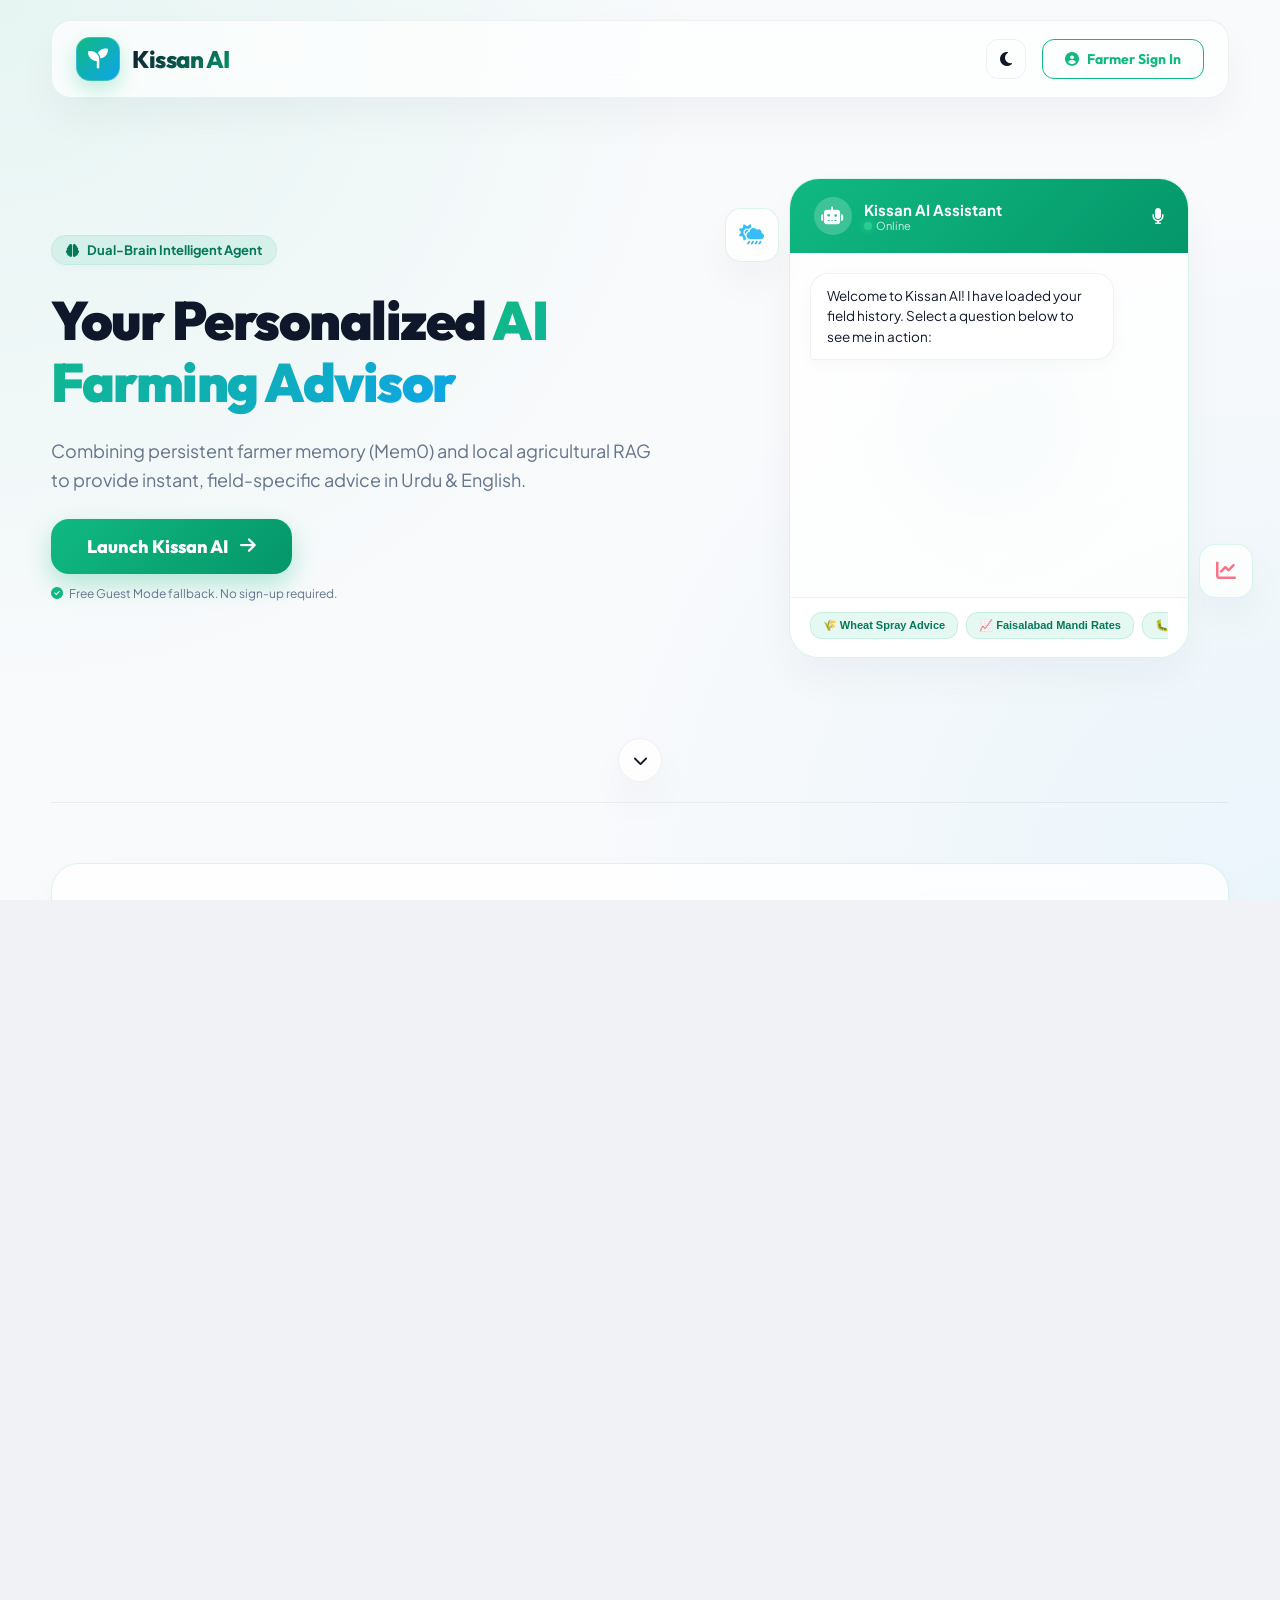
==== commit fc6873c1: "Enhance and redesign Kissan AI landing page with smooth animations and interactive widgets" ====
--- a/index.html
+++ b/index.html
@@ -1,466 +1,1179 @@
 <!DOCTYPE html>
 <html lang="en">
 <head>
-<meta charset="UTF-8">
-<meta name="viewport" content="width=device-width, initial-scale=1.0, maximum-scale=1.0, user-scalable=no">
-<title>Kissan AI - Smart Farming Assistant for Pakistani Farmers</title>
-<link href="https://cdnjs.cloudflare.com/ajax/libs/font-awesome/6.4.0/css/all.min.css" rel="stylesheet">
-<link href="https://fonts.googleapis.com/css2?family=Outfit:wght@300;400;500;600;700;800;900&family=Noto+Nastaliq+Urdu:wght@400;700&display=swap" rel="stylesheet">
-<link rel="stylesheet" href="shared.css">
-<style>
-  html {
-    scroll-behavior: smooth;
-  }
-  
-  body.landing-body {
-    margin: 0;
-    padding: 0;
-    min-height: 100vh;
-    background: radial-gradient(circle at top left, rgba(16, 185, 129, 0.08), transparent 45%),
-                radial-gradient(circle at bottom right, rgba(14, 165, 233, 0.06), transparent 45%),
-                #f8fafc;
-    color: #0f172a;
-    font-family: 'Outfit', sans-serif;
-    display: flex;
-    flex-direction: column;
-    justify-content: space-between;
-    overflow-x: hidden;
-  }
-
-  .landing-container {
-    width: min(1200px, 92%);
-    margin: 0 auto;
-    padding: 20px 0 60px 0;
-  }
-
-  /* Header Brand */
-  .header-brand {
-    display: flex;
-    align-items: center;
-    justify-content: space-between;
-    padding: 20px 0;
-    border-bottom: 1px solid rgba(15, 23, 42, 0.05);
-    animation: slideDown 0.8s cubic-bezier(0.16, 1, 0.3, 1);
-  }
-
-  .brand-logo {
-    display: flex;
-    align-items: center;
-    gap: 12px;
-  }
-
-  .brand-logo-icon {
-    width: 46px;
-    height: 46px;
-    background: linear-gradient(135deg, #10b981, #059669);
-    border-radius: 16px;
-    display: flex;
-    align-items: center;
-    justify-content: center;
-    font-size: 22px;
-    color: white;
-    box-shadow: 0 8px 20px rgba(16, 185, 129, 0.25);
-  }
-
-  .brand-logo-text {
-    font-size: 26px;
-    font-weight: 800;
-    letter-spacing: -0.5px;
-    background: linear-gradient(135deg, #0f172a, #059669);
-    -webkit-background-clip: text;
-    -webkit-text-fill-color: transparent;
-  }
-
-  .nav-actions {
-    display: flex;
-    gap: 16px;
-  }
-
-  .btn-nav-login {
-    padding: 10px 22px;
-    border: 1.5px solid rgba(16, 185, 129, 0.2);
-    background: transparent;
-    color: #059669;
-    font-weight: 700;
-    font-size: 14px;
-    border-radius: 12px;
-    cursor: pointer;
-    text-decoration: none;
-    transition: all 0.3s ease;
-  }
-
-  .btn-nav-login:hover {
-    background: rgba(16, 185, 129, 0.05);
-    border-color: #10b981;
-  }
-
-  /* Hero Section */
-  .hero-section {
-    display: grid;
-    grid-template-columns: 1.2fr 0.8fr;
-    align-items: center;
-    margin: 60px 0 80px 0;
-    gap: 40px;
-  }
-
-  @media (max-width: 968px) {
+  <meta charset="UTF-8">
+  <meta name="viewport" content="width=device-width, initial-scale=1.0, maximum-scale=1.0, user-scalable=no">
+  <title>Kissan AI - Smart Dual-Brain Farming Assistant for Pakistani Farmers</title>
+  <link href="https://cdnjs.cloudflare.com/ajax/libs/font-awesome/6.4.0/css/all.min.css" rel="stylesheet">
+  <link href="https://fonts.googleapis.com/css2?family=Outfit:wght@300;400;500;600;700;800;900&family=Noto+Nastaliq+Urdu:wght@400;700&family=Plus+Jakarta+Sans:wght@300;400;500;600;700;800&display=swap" rel="stylesheet">
+  <link rel="stylesheet" href="shared.css">
+  <style>
+    :root {
+      --primary: #10b981;
+      --primary-dark: #059669;
+      --primary-glow: rgba(16, 185, 129, 0.15);
+      --secondary: #0ea5e9;
+      --bg-gradient: radial-gradient(circle at top left, rgba(16, 185, 129, 0.08), transparent 45%),
+                      radial-gradient(circle at bottom right, rgba(14, 165, 233, 0.06), transparent 45%),
+                      #f8fafc;
+      --text-color: #0f172a;
+      --text-muted: #64748b;
+      --card-bg: rgba(255, 255, 255, 0.8);
+      --card-border: rgba(16, 185, 129, 0.15);
+      --glass-bg: rgba(255, 255, 255, 0.7);
+      --glass-border: rgba(15, 23, 42, 0.06);
+      --shadow: 0 20px 40px rgba(15, 23, 42, 0.04);
+      --chat-bubble-user: #e6fcf2;
+      --chat-bubble-bot: #ffffff;
+      --font-display: 'Outfit', sans-serif;
+      --font-body: 'Plus Jakarta Sans', sans-serif;
+      --badge-bg: rgba(16, 185, 129, 0.1);
+      --badge-text: #047857;
+      --tab-inactive: #f1f5f9;
+      --tab-inactive-text: #475569;
+    }
+
+    body[data-theme="dark"] {
+      --bg-gradient: radial-gradient(circle at top left, rgba(16, 185, 129, 0.12), transparent 40%),
+                      radial-gradient(circle at bottom right, rgba(14, 165, 233, 0.08), transparent 40%),
+                      #0f172a;
+      --text-color: #f8fafc;
+      --text-muted: #94a3b8;
+      --card-bg: rgba(30, 41, 59, 0.75);
+      --card-border: rgba(16, 185, 129, 0.25);
+      --glass-bg: rgba(15, 23, 42, 0.65);
+      --glass-border: rgba(255, 255, 255, 0.08);
+      --shadow: 0 25px 50px rgba(0, 0, 0, 0.25);
+      --chat-bubble-user: #134e3a;
+      --chat-bubble-bot: #1e293b;
+      --badge-bg: rgba(16, 185, 129, 0.2);
+      --badge-text: #34d399;
+      --tab-inactive: #1e293b;
+      --tab-inactive-text: #94a3b8;
+    }
+
+    html {
+      scroll-behavior: smooth;
+    }
+    
+    body.landing-body {
+      margin: 0;
+      padding: 0;
+      min-height: 100vh;
+      background: var(--bg-gradient);
+      color: var(--text-color);
+      font-family: var(--font-body);
+      display: flex;
+      flex-direction: column;
+      justify-content: space-between;
+      overflow-x: hidden;
+      position: relative;
+    }
+
+    /* Floating Abstract Blobs */
+    .blob-bg {
+      position: absolute;
+      width: 600px;
+      height: 600px;
+      background: radial-gradient(circle, rgba(16, 185, 129, 0.1) 0%, transparent 70%);
+      top: -150px;
+      right: -100px;
+      z-index: -1;
+      filter: blur(40px);
+      animation: pulseBlob 10s infinite alternate ease-in-out;
+      pointer-events: none;
+    }
+
+    .blob-bg-2 {
+      position: absolute;
+      width: 500px;
+      height: 500px;
+      background: radial-gradient(circle, rgba(14, 165, 233, 0.08) 0%, transparent 70%);
+      bottom: 10%;
+      left: -150px;
+      z-index: -1;
+      filter: blur(40px);
+      animation: pulseBlob 14s infinite alternate-reverse ease-in-out 2s;
+      pointer-events: none;
+    }
+
+    @keyframes pulseBlob {
+      0% { transform: scale(1) translate(0, 0); opacity: 0.7; }
+      50% { transform: scale(1.15) translate(50px, -30px); opacity: 1; }
+      100% { transform: scale(0.9) translate(-30px, 50px); opacity: 0.6; }
+    }
+
+    .landing-container {
+      width: min(1200px, 92%);
+      margin: 0 auto;
+      padding: 20px 0 60px 0;
+      position: relative;
+    }
+
+    /* Glassmorphism Header */
+    .header-brand {
+      display: flex;
+      align-items: center;
+      justify-content: space-between;
+      padding: 16px 24px;
+      border-radius: 20px;
+      background: var(--glass-bg);
+      border: 1px solid var(--glass-border);
+      backdrop-filter: blur(12px);
+      -webkit-backdrop-filter: blur(12px);
+      box-shadow: var(--shadow);
+      animation: slideDown 0.8s cubic-bezier(0.16, 1, 0.3, 1);
+      position: sticky;
+      top: 20px;
+      z-index: 1000;
+    }
+
+    .brand-logo {
+      display: flex;
+      align-items: center;
+      gap: 12px;
+    }
+
+    .brand-logo-icon {
+      width: 44px;
+      height: 44px;
+      background: linear-gradient(135deg, #10b981, #0ea5e9);
+      border-radius: 14px;
+      display: flex;
+      align-items: center;
+      justify-content: center;
+      font-size: 20px;
+      color: white;
+      box-shadow: 0 8px 20px rgba(16, 185, 129, 0.25);
+      animation: logoGlow 3s infinite alternate;
+    }
+
+    @keyframes logoGlow {
+      0% { box-shadow: 0 4px 12px rgba(16, 185, 129, 0.25); }
+      100% { box-shadow: 0 12px 24px rgba(14, 165, 233, 0.4); }
+    }
+
+    .brand-logo-text {
+      font-family: var(--font-display);
+      font-size: 24px;
+      font-weight: 800;
+      letter-spacing: -0.5px;
+      background: linear-gradient(135deg, var(--text-color), #059669);
+      -webkit-background-clip: text;
+      -webkit-text-fill-color: transparent;
+    }
+
+    .nav-actions {
+      display: flex;
+      align-items: center;
+      gap: 16px;
+    }
+
+    .theme-toggle-btn {
+      width: 40px;
+      height: 40px;
+      border-radius: 12px;
+      border: 1px solid var(--glass-border);
+      background: transparent;
+      color: var(--text-color);
+      cursor: pointer;
+      display: flex;
+      align-items: center;
+      justify-content: center;
+      font-size: 16px;
+      transition: all 0.3s ease;
+    }
+
+    .theme-toggle-btn:hover {
+      background: var(--badge-bg);
+      color: var(--primary);
+      transform: scale(1.05);
+    }
+
+    .btn-nav-login {
+      padding: 10px 22px;
+      border: 1.5px solid var(--primary);
+      background: transparent;
+      color: var(--primary);
+      font-family: var(--font-display);
+      font-weight: 700;
+      font-size: 14px;
+      border-radius: 12px;
+      cursor: pointer;
+      text-decoration: none;
+      transition: all 0.3s ease;
+      display: flex;
+      align-items: center;
+      gap: 8px;
+    }
+
+    .btn-nav-login:hover {
+      background: var(--primary);
+      color: white;
+      box-shadow: 0 8px 20px rgba(16, 185, 129, 0.2);
+    }
+
+    /* Hero Section */
     .hero-section {
-      grid-template-columns: 1fr;
+      display: grid;
+      grid-template-columns: 1.15fr 0.85fr;
+      align-items: center;
+      margin: 80px 0;
+      gap: 48px;
+    }
+
+    @media (max-width: 968px) {
+      .hero-section {
+        grid-template-columns: 1fr;
+        text-align: center;
+        margin: 40px 0;
+        gap: 36px;
+      }
+    }
+
+    .hero-left {
+      display: flex;
+      flex-direction: column;
+      gap: 24px;
+      animation: fadeInUp 0.8s cubic-bezier(0.16, 1, 0.3, 1) 0.2s both;
+    }
+
+    .hero-badge {
+      align-self: flex-start;
+      padding: 6px 14px;
+      background: var(--badge-bg);
+      color: var(--badge-text);
+      font-size: 13px;
+      font-weight: 700;
+      border-radius: 20px;
+      display: inline-flex;
+      align-items: center;
+      gap: 8px;
+      border: 1px solid rgba(16, 185, 129, 0.1);
+      box-shadow: 0 4px 10px rgba(0,0,0,0.02);
+    }
+
+    @media (max-width: 968px) {
+      .hero-badge {
+        align-self: center;
+      }
+    }
+
+    .hero-title {
+      font-family: var(--font-display);
+      font-size: clamp(34px, 5.5vw, 54px);
+      font-weight: 900;
+      line-height: 1.15;
+      letter-spacing: -1.5px;
+      color: var(--text-color);
+    }
+
+    .hero-title span {
+      background: linear-gradient(135deg, #10b981, #0ea5e9);
+      -webkit-background-clip: text;
+      -webkit-text-fill-color: transparent;
+    }
+
+    .hero-subtitle {
+      font-size: 18px;
+      color: var(--text-muted);
+      line-height: 1.6;
+      max-width: 600px;
+    }
+
+    .hero-actions-container {
+      display: flex;
+      flex-direction: column;
+      gap: 12px;
+    }
+
+    .btn-get-started {
+      align-self: flex-start;
+      padding: 16px 36px;
+      background: linear-gradient(135deg, #10b981, #059669);
+      color: white;
+      font-family: var(--font-display);
+      font-size: 18px;
+      font-weight: 800;
+      border: none;
+      border-radius: 18px;
+      cursor: pointer;
+      transition: all 0.3s cubic-bezier(0.4, 0, 0.2, 1);
+      box-shadow: 0 10px 25px rgba(16, 185, 129, 0.3);
+      display: inline-flex;
+      align-items: center;
+      justify-content: center;
+      gap: 12px;
+      text-decoration: none;
+    }
+
+    @media (max-width: 968px) {
+      .btn-get-started {
+        align-self: center;
+      }
+    }
+
+    .btn-get-started:hover {
+      transform: translateY(-3px) scale(1.02);
+      box-shadow: 0 15px 35px rgba(16, 185, 129, 0.45);
+    }
+
+    .btn-get-started:active {
+      transform: translateY(0) scale(0.98);
+    }
+
+    .badge-subinfo {
+      font-size: 12px;
+      color: var(--text-muted);
+      display: flex;
+      align-items: center;
+      gap: 6px;
+    }
+    @media (max-width: 968px) {
+      .badge-subinfo {
+        justify-content: center;
+      }
+    }
+
+    /* Hero Right (Mock Chat Simulator) */
+    .hero-right {
+      display: flex;
+      justify-content: center;
+      align-items: center;
+      position: relative;
+      animation: fadeInUp 0.8s cubic-bezier(0.16, 1, 0.3, 1) 0.4s both;
+    }
+
+    .chat-mock-container {
+      width: 100%;
+      max-width: 400px;
+      background: var(--card-bg);
+      border: 1px solid var(--card-border);
+      border-radius: 30px;
+      box-shadow: var(--shadow);
+      overflow: hidden;
+      display: flex;
+      flex-direction: column;
+      height: 480px;
+      backdrop-filter: blur(8px);
+      -webkit-backdrop-filter: blur(8px);
+    }
+
+    .chat-mock-header {
+      background: linear-gradient(135deg, #10b981, #059669);
+      padding: 18px 24px;
+      color: white;
+      display: flex;
+      align-items: center;
+      justify-content: space-between;
+    }
+
+    .chat-mock-header-info {
+      display: flex;
+      align-items: center;
+      gap: 12px;
+    }
+
+    .chat-mock-avatar {
+      width: 38px;
+      height: 38px;
+      background: rgba(255,255,255,0.2);
+      border-radius: 50%;
+      display: flex;
+      align-items: center;
+      justify-content: center;
+      font-size: 18px;
+    }
+
+    .chat-mock-title {
+      font-weight: 700;
+      font-size: 15px;
+    }
+
+    .chat-mock-status {
+      font-size: 11px;
+      opacity: 0.8;
+      display: flex;
+      align-items: center;
+      gap: 4px;
+    }
+
+    .chat-mock-status::before {
+      content: '';
+      display: inline-block;
+      width: 8px;
+      height: 8px;
+      border-radius: 50%;
+      background: #34d399;
+      box-shadow: 0 0 8px #34d399;
+      animation: pulse 2s infinite;
+    }
+
+    .chat-mock-body {
+      flex: 1;
+      padding: 20px;
+      overflow-y: auto;
+      display: flex;
+      flex-direction: column;
+      gap: 14px;
+      background: radial-gradient(circle at center, rgba(16, 185, 129, 0.02), transparent 70%);
+    }
+
+    .chat-mock-msg {
+      max-width: 85%;
+      padding: 12px 16px;
+      border-radius: 18px;
+      font-size: 13.5px;
+      line-height: 1.5;
+      animation: msgPop 0.4s cubic-bezier(0.175, 0.885, 0.32, 1.275) both;
+    }
+
+    @keyframes msgPop {
+      from { opacity: 0; transform: scale(0.9) translateY(10px); }
+      to { opacity: 1; transform: scale(1) translateY(0); }
+    }
+
+    .chat-mock-msg.bot {
+      background: var(--chat-bubble-bot);
+      align-self: flex-start;
+      border-bottom-left-radius: 4px;
+      color: var(--text-color);
+      box-shadow: 0 4px 15px rgba(0,0,0,0.03);
+      border: 1px solid var(--glass-border);
+    }
+
+    .chat-mock-msg.user {
+      background: var(--chat-bubble-user);
+      align-self: flex-end;
+      border-bottom-right-radius: 4px;
+      color: var(--text-color);
+      box-shadow: 0 4px 15px rgba(16, 185, 129, 0.05);
+    }
+
+    .chat-mock-msg-urdu {
+      font-family: 'Noto Nastaliq Urdu', serif;
+      direction: rtl;
+      text-align: right;
+      font-size: 13px;
+      line-height: 2;
+    }
+
+    .chat-mock-typing {
+      align-self: flex-start;
+      background: var(--chat-bubble-bot);
+      border-radius: 18px;
+      border-bottom-left-radius: 4px;
+      padding: 12px 20px;
+      display: none;
+      gap: 5px;
+      align-items: center;
+      box-shadow: 0 4px 15px rgba(0,0,0,0.03);
+      border: 1px solid var(--glass-border);
+    }
+
+    .typing-dot {
+      width: 6px;
+      height: 6px;
+      background: var(--text-muted);
+      border-radius: 50%;
+      animation: typingBounce 1.4s infinite ease-in-out;
+    }
+    .typing-dot:nth-child(2) { animation-delay: 0.2s; }
+    .typing-dot:nth-child(3) { animation-delay: 0.4s; }
+
+    @keyframes typingBounce {
+      0%, 80%, 100% { transform: translateY(0); }
+      40% { transform: translateY(-6px); }
+    }
+
+    .chat-mock-footer {
+      padding: 14px 20px;
+      background: var(--glass-bg);
+      border-top: 1px solid var(--glass-border);
+      display: flex;
+      flex-direction: column;
+      gap: 10px;
+    }
+
+    .chat-mock-pills {
+      display: flex;
+      gap: 8px;
+      overflow-x: auto;
+      padding-bottom: 4px;
+      scrollbar-width: none;
+    }
+    .chat-mock-pills::-webkit-scrollbar { display: none; }
+
+    .chat-mock-pill-btn {
+      padding: 6px 12px;
+      background: var(--badge-bg);
+      border: 1px solid rgba(16, 185, 129, 0.15);
+      border-radius: 12px;
+      font-size: 11px;
+      color: var(--badge-text);
+      cursor: pointer;
+      white-space: nowrap;
+      font-weight: 600;
+      transition: all 0.2s ease;
+    }
+
+    .chat-mock-pill-btn:hover {
+      background: var(--primary);
+      color: white;
+      transform: translateY(-1px);
+    }
+
+    /* Floating simulation icons */
+    .floating-icon {
+      position: absolute;
+      width: 54px;
+      height: 54px;
+      background: var(--card-bg);
+      border-radius: 16px;
+      box-shadow: var(--shadow);
+      display: flex;
+      align-items: center;
+      justify-content: center;
+      font-size: 20px;
+      border: 1px solid var(--card-border);
+      backdrop-filter: blur(10px);
+      z-index: 5;
+    }
+
+    .f-icon-1 { top: 30px; left: -24px; color: #38bdf8; animation: float 6s ease-in-out infinite 0.5s; }
+    .f-icon-2 { bottom: 60px; right: -24px; color: #fb7185; animation: float 7s ease-in-out infinite; }
+
+    /* Interactive Field Analyzer Widget (WOW Factor) */
+    .analyzer-section {
+      padding: 60px 0;
+      border-top: 1px solid var(--glass-border);
+    }
+
+    .analyzer-card {
+      background: var(--card-bg);
+      border: 1px solid var(--card-border);
+      border-radius: 28px;
+      padding: 40px;
+      box-shadow: var(--shadow);
+      backdrop-filter: blur(10px);
+      display: grid;
+      grid-template-columns: 0.9fr 1.1fr;
+      gap: 40px;
+      align-items: center;
+    }
+
+    @media (max-width: 868px) {
+      .analyzer-card {
+        grid-template-columns: 1fr;
+        padding: 24px;
+        gap: 28px;
+      }
+    }
+
+    .analyzer-left {
+      display: flex;
+      flex-direction: column;
+      gap: 20px;
+    }
+
+    .analyzer-tag {
+      align-self: flex-start;
+      padding: 4px 10px;
+      background: rgba(14, 165, 233, 0.1);
+      color: #0ea5e9;
+      font-size: 11px;
+      font-weight: 700;
+      border-radius: 10px;
+      text-transform: uppercase;
+      letter-spacing: 0.5px;
+    }
+
+    .analyzer-title {
+      font-family: var(--font-display);
+      font-size: 28px;
+      font-weight: 800;
+      color: var(--text-color);
+      line-height: 1.25;
+    }
+
+    .analyzer-desc {
+      font-size: 14px;
+      color: var(--text-muted);
+      line-height: 1.6;
+    }
+
+    .analyzer-form {
+      display: flex;
+      flex-direction: column;
+      gap: 16px;
+    }
+
+    .form-group {
+      display: flex;
+      flex-direction: column;
+      gap: 6px;
+    }
+
+    .form-label {
+      font-size: 12px;
+      font-weight: 700;
+      color: var(--text-color);
+      text-transform: uppercase;
+      letter-spacing: 0.5px;
+    }
+
+    .form-select {
+      width: 100%;
+      padding: 12px 16px;
+      border-radius: 12px;
+      border: 1px solid var(--glass-border);
+      background: var(--tab-inactive);
+      color: var(--text-color);
+      font-family: inherit;
+      font-size: 14px;
+      font-weight: 600;
+      outline: none;
+      transition: all 0.3s ease;
+      cursor: pointer;
+    }
+
+    .form-select:focus {
+      border-color: var(--primary);
+      box-shadow: 0 0 0 3px var(--primary-glow);
+    }
+
+    .btn-analyze {
+      padding: 14px;
+      background: linear-gradient(135deg, #0ea5e9, #0284c7);
+      color: white;
+      font-family: var(--font-display);
+      font-size: 15px;
+      font-weight: 700;
+      border: none;
+      border-radius: 14px;
+      cursor: pointer;
+      display: flex;
+      align-items: center;
+      justify-content: center;
+      gap: 8px;
+      transition: all 0.3s ease;
+      box-shadow: 0 8px 20px rgba(14, 165, 233, 0.2);
+    }
+
+    .btn-analyze:hover {
+      transform: translateY(-2px);
+      box-shadow: 0 12px 25px rgba(14, 165, 233, 0.35);
+    }
+
+    .analyzer-right {
+      background: rgba(15, 23, 42, 0.03);
+      border: 1px dashed var(--glass-border);
+      border-radius: 20px;
+      padding: 24px;
+      min-height: 280px;
+      display: flex;
+      flex-direction: column;
+      justify-content: center;
+      align-items: center;
       text-align: center;
-      margin: 40px 0 50px 0;
-    }
-  }
-
-  .hero-left {
-    display: flex;
-    flex-direction: column;
-    gap: 24px;
-    animation: fadeInUp 0.8s cubic-bezier(0.16, 1, 0.3, 1) 0.2s both;
-  }
-
-  .hero-badge {
-    align-self: flex-start;
-    padding: 6px 14px;
-    background: rgba(16, 185, 129, 0.1);
-    color: #047857;
-    font-size: 13px;
-    font-weight: 700;
-    border-radius: 20px;
-    display: inline-flex;
-    align-items: center;
-    gap: 8px;
-  }
-
-  @media (max-width: 968px) {
-    .hero-badge {
-      align-self: center;
-    }
-  }
-
-  .hero-title {
-    font-size: clamp(34px, 5vw, 56px);
-    font-weight: 900;
-    line-height: 1.15;
-    letter-spacing: -1.5px;
-    color: #0f172a;
-  }
-
-  .hero-title span {
-    color: #10b981;
-    background: linear-gradient(135deg, #10b981, #0ea5e9);
-    -webkit-background-clip: text;
-    -webkit-text-fill-color: transparent;
-  }
-
-  .hero-subtitle {
-    font-size: 18px;
-    color: #475569;
-    line-height: 1.6;
-    max-width: 600px;
-  }
-
-  .btn-get-started {
-    align-self: flex-start;
-    padding: 16px 36px;
-    background: linear-gradient(135deg, #10b981, #059669);
-    color: white;
-    font-size: 18px;
-    font-weight: 800;
-    border: none;
-    border-radius: 18px;
-    cursor: pointer;
-    transition: all 0.3s cubic-bezier(0.4, 0, 0.2, 1);
-    box-shadow: 0 10px 25px rgba(16, 185, 129, 0.3);
-    display: inline-flex;
-    align-items: center;
-    justify-content: center;
-    gap: 12px;
-    text-decoration: none;
-  }
-
-  @media (max-width: 968px) {
-    .btn-get-started {
-      align-self: center;
-    }
-  }
-
-  .btn-get-started:hover {
-    transform: translateY(-3px) scale(1.02);
-    box-shadow: 0 15px 35px rgba(16, 185, 129, 0.45);
-  }
-
-  .btn-get-started:active {
-    transform: translateY(0) scale(0.98);
-  }
-
-  /* Hero Right (Illustration) */
-  .hero-right {
-    display: flex;
-    justify-content: center;
-    align-items: center;
-    position: relative;
-    animation: fadeInUp 0.8s cubic-bezier(0.16, 1, 0.3, 1) 0.4s both;
-  }
-
-  .illustration-card {
-    position: relative;
-    width: 100%;
-    max-width: 380px;
-    height: 480px;
-    border-radius: 36px;
-    background: linear-gradient(185deg, rgba(255,255,255,0.9), rgba(240,253,244,0.6));
-    border: 1px solid rgba(16, 185, 129, 0.15);
-    box-shadow: 0 30px 60px rgba(15, 23, 42, 0.08);
-    overflow: hidden;
-    display: flex;
-    flex-direction: column;
-    justify-content: space-between;
-    padding: 30px;
-  }
-
-  .card-top {
-    display: flex;
-    justify-content: space-between;
-    align-items: center;
-  }
-
-  .card-chip {
-    padding: 6px 12px;
-    background: white;
-    border: 1px solid rgba(15, 23, 42, 0.06);
-    border-radius: 12px;
-    font-size: 12px;
-    font-weight: 700;
-    color: #475569;
-  }
-
-  .card-badge-status {
-    width: 10px;
-    height: 10px;
-    border-radius: 50%;
-    background: #10b981;
-    box-shadow: 0 0 10px #10b981;
-    animation: pulse 2s infinite;
-  }
-
-  .card-middle {
-    text-align: center;
-    margin: 40px 0;
-  }
-
-  .card-avatar {
-    width: 90px;
-    height: 90px;
-    background: linear-gradient(135deg, rgba(16, 185, 129, 0.1), rgba(14, 165, 233, 0.1));
-    border-radius: 50%;
-    display: inline-flex;
-    align-items: center;
-    justify-content: center;
-    font-size: 40px;
-    color: #10b981;
-    margin-bottom: 16px;
-    animation: float 4s ease-in-out infinite;
-  }
-
-  .card-message-bubble {
-    background: white;
-    border: 1px solid rgba(15, 23, 42, 0.05);
-    border-radius: 20px;
-    padding: 16px 20px;
-    font-size: 14px;
-    line-height: 1.5;
-    color: #334155;
-    box-shadow: 0 10px 25px rgba(0,0,0,0.02);
-    text-align: left;
-  }
-
-  .card-bottom {
-    display: flex;
-    gap: 12px;
-  }
-
-  .action-pill {
-    flex: 1;
-    padding: 10px;
-    background: #f1f5f9;
-    border-radius: 12px;
-    font-size: 11px;
-    font-weight: 700;
-    color: #475569;
-    text-align: center;
-    border: none;
-  }
-
-  /* Floating Elements */
-  .floating-icon {
-    position: absolute;
-    width: 60px;
-    height: 60px;
-    background: white;
-    border-radius: 18px;
-    box-shadow: 0 12px 30px rgba(0,0,0,0.06);
-    display: flex;
-    align-items: center;
-    justify-content: center;
-    font-size: 22px;
-    border: 1px solid rgba(15,23,42,0.04);
-  }
-
-  .f-icon-1 { top: 40px; left: -20px; color: #38bdf8; animation: float 5s ease-in-out infinite 0.5s; }
-  .f-icon-2 { bottom: 80px; right: -20px; color: #fb7185; animation: float 6s ease-in-out infinite; }
-
-  /* Section Features */
-  .section-features {
-    padding: 80px 0;
-    border-top: 1px solid rgba(15, 23, 42, 0.05);
-  }
-
-  .section-title-wrap {
-    text-align: center;
-    margin-bottom: 50px;
-  }
-
-  .section-title {
-    font-size: 32px;
-    font-weight: 800;
-    color: #0f172a;
-    margin-bottom: 12px;
-  }
-
-  .section-subtitle {
-    font-size: 16px;
-    color: #64748b;
-  }
-
-  .features-grid {
-    display: grid;
-    grid-template-columns: repeat(auto-fit, minmax(320px, 1fr));
-    gap: 30px;
-  }
-
-  .feature-card {
-    background: white;
-    border: 1px solid rgba(15, 23, 42, 0.05);
-    border-radius: 28px;
-    padding: 36px;
-    transition: all 0.3s cubic-bezier(0.4, 0, 0.2, 1);
-    display: flex;
-    flex-direction: column;
-    gap: 16px;
-    box-shadow: 0 10px 30px rgba(15, 23, 42, 0.02);
-  }
-
-  .feature-card:hover {
-    transform: translateY(-8px);
-    border-color: rgba(16, 185, 129, 0.3);
-    box-shadow: 0 20px 40px rgba(16, 185, 129, 0.08);
-  }
-
-  .feature-icon-wrap {
-    width: 60px;
-    height: 60px;
-    border-radius: 20px;
-    display: flex;
-    align-items: center;
-    justify-content: center;
-    font-size: 26px;
-  }
-
-  .feature-icon-wrap.weather { background: #e0f2fe; color: #0284c7; }
-  .feature-icon-wrap.pest { background: #fee2e2; color: #dc2626; }
-  .feature-icon-wrap.mandi { background: #dcfce7; color: #16a34a; }
-
-  .feature-card-title {
-    font-size: 20px;
-    font-weight: 700;
-    color: #0f172a;
-  }
-
-  .feature-card-desc {
-    font-size: 14px;
-    color: #475569;
-    line-height: 1.6;
-  }
-
-  /* Footer */
-  .footer-landing {
-    text-align: center;
-    padding: 30px 0;
-    border-top: 1px solid rgba(15, 23, 42, 0.05);
-    color: #64748b;
-    font-size: 14px;
-  }
-
-  .footer-landing i {
-    color: #ef4444;
-    animation: beat 1.2s infinite;
-  }
-
-  /* Scroll Indicator */
-  .scroll-down-wrap {
-    display: flex;
-    justify-content: center;
-    margin-top: 20px;
-  }
-
-  .scroll-down-btn {
-    background: white;
-    border: 1px solid rgba(15, 23, 42, 0.06);
-    width: 44px;
-    height: 44px;
-    border-radius: 50%;
-    display: flex;
-    align-items: center;
-    justify-content: center;
-    color: #475569;
-    font-size: 16px;
-    cursor: pointer;
-    box-shadow: 0 4px 12px rgba(0,0,0,0.03);
-    transition: var(--transition);
-    animation: bounce 2s infinite;
-  }
-
-  .scroll-down-btn:hover {
-    color: #10b981;
-    border-color: #10b981;
-    transform: translateY(2px);
-  }
-
-  /* Animations */
-  @keyframes slideDown {
-    from { transform: translateY(-20px); opacity: 0; }
-    to { transform: translateY(0); opacity: 1; }
-  }
-
-  @keyframes fadeInUp {
-    from { transform: translateY(30px); opacity: 0; }
-    to { transform: translateY(0); opacity: 1; }
-  }
-
-  @keyframes float {
-    0%, 100% { transform: translateY(0); }
-    50% { transform: translateY(-8px); }
-  }
-
-  @keyframes pulse {
-    0%, 100% { transform: scale(1); opacity: 1; }
-    50% { transform: scale(1.3); opacity: 0.5; }
-  }
-
-  @keyframes beat {
-    0%, 100% { transform: scale(1); }
-    50% { transform: scale(1.15); }
-  }
-
-  @keyframes bounce {
-    0%, 20%, 50%, 80%, 100% { transform: translateY(0); }
-    40% { transform: translateY(-6px); }
-    60% { transform: translateY(-3px); }
-  }
-</style>
+      transition: all 0.3s ease;
+      position: relative;
+    }
+
+    body[data-theme="dark"] .analyzer-right {
+      background: rgba(0, 0, 0, 0.15);
+    }
+
+    .analyzer-result-active {
+      align-items: flex-start;
+      text-align: left;
+      justify-content: flex-start;
+      background: var(--card-bg);
+      border: 1px solid var(--glass-border);
+    }
+
+    .result-placeholder-icon {
+      font-size: 48px;
+      color: var(--primary);
+      margin-bottom: 12px;
+      opacity: 0.8;
+      animation: float 4s ease-in-out infinite;
+    }
+
+    .result-placeholder-text {
+      font-size: 15px;
+      font-weight: 600;
+      color: var(--text-color);
+    }
+
+    .result-placeholder-sub {
+      font-size: 12px;
+      color: var(--text-muted);
+      margin-top: 4px;
+    }
+
+    /* Result Content Styling */
+    .analyzer-result-content {
+      width: 100%;
+      display: flex;
+      flex-direction: column;
+      gap: 16px;
+    }
+
+    .result-header {
+      display: flex;
+      align-items: center;
+      justify-content: space-between;
+      border-bottom: 1px solid var(--glass-border);
+      padding-bottom: 10px;
+      width: 100%;
+    }
+
+    .result-badge {
+      display: flex;
+      align-items: center;
+      gap: 6px;
+      font-size: 12px;
+      font-weight: 700;
+      color: var(--primary);
+    }
+
+    .result-meta {
+      font-size: 11px;
+      color: var(--text-muted);
+    }
+
+    .result-advisory {
+      font-size: 13.5px;
+      line-height: 1.6;
+      color: var(--text-color);
+      margin: 4px 0;
+    }
+
+    .result-stats-row {
+      display: grid;
+      grid-template-columns: 1fr 1fr;
+      gap: 12px;
+      width: 100%;
+    }
+
+    .result-stat-card {
+      background: var(--tab-inactive);
+      padding: 12px;
+      border-radius: 12px;
+      border: 1px solid var(--glass-border);
+    }
+
+    .result-stat-label {
+      font-size: 10px;
+      color: var(--text-muted);
+      text-transform: uppercase;
+      font-weight: 700;
+    }
+
+    .result-stat-value {
+      font-size: 14px;
+      font-weight: 700;
+      color: var(--text-color);
+      margin-top: 2px;
+    }
+
+    /* Tabs Component - Tech Architecture */
+    .architecture-section {
+      padding: 80px 0;
+      border-top: 1px solid var(--glass-border);
+    }
+
+    .arch-header {
+      text-align: center;
+      margin-bottom: 40px;
+    }
+
+    .arch-badge {
+      padding: 4px 12px;
+      background: var(--badge-bg);
+      color: var(--badge-text);
+      border-radius: 12px;
+      font-size: 12px;
+      font-weight: 700;
+      display: inline-block;
+      margin-bottom: 12px;
+    }
+
+    .arch-title {
+      font-family: var(--font-display);
+      font-size: 32px;
+      font-weight: 800;
+      color: var(--text-color);
+    }
+
+    .arch-desc {
+      font-size: 16px;
+      color: var(--text-muted);
+      margin-top: 8px;
+    }
+
+    .tabs-container {
+      max-width: 900px;
+      margin: 0 auto;
+      display: flex;
+      flex-direction: column;
+      gap: 24px;
+    }
+
+    .tabs-nav {
+      display: flex;
+      background: var(--tab-inactive);
+      padding: 6px;
+      border-radius: 16px;
+      gap: 6px;
+      border: 1px solid var(--glass-border);
+    }
+
+    @media (max-width: 600px) {
+      .tabs-nav {
+        flex-direction: column;
+      }
+    }
+
+    .tab-btn {
+      flex: 1;
+      padding: 12px;
+      border: none;
+      border-radius: 12px;
+      background: transparent;
+      color: var(--tab-inactive-text);
+      font-family: var(--font-display);
+      font-size: 14px;
+      font-weight: 700;
+      cursor: pointer;
+      transition: all 0.3s ease;
+      display: flex;
+      align-items: center;
+      justify-content: center;
+      gap: 8px;
+    }
+
+    .tab-btn.active {
+      background: var(--card-bg);
+      color: var(--primary);
+      box-shadow: 0 4px 12px rgba(0,0,0,0.05);
+    }
+
+    .tab-pane {
+      display: none;
+      background: var(--card-bg);
+      border: 1px solid var(--card-border);
+      border-radius: 24px;
+      padding: 36px;
+      box-shadow: var(--shadow);
+      animation: fadeIn 0.5s ease;
+    }
+
+    .tab-pane.active {
+      display: block;
+    }
+
+    .tab-grid {
+      display: grid;
+      grid-template-columns: 1.1fr 0.9fr;
+      gap: 32px;
+      align-items: center;
+    }
+
+    @media (max-width: 768px) {
+      .tab-grid {
+        grid-template-columns: 1fr;
+      }
+    }
+
+    .tab-content-left {
+      display: flex;
+      flex-direction: column;
+      gap: 16px;
+    }
+
+    .tab-content-title {
+      font-family: var(--font-display);
+      font-size: 22px;
+      font-weight: 800;
+      color: var(--text-color);
+    }
+
+    .tab-content-list {
+      display: flex;
+      flex-direction: column;
+      gap: 12px;
+      margin-top: 10px;
+    }
+
+    .tab-content-item {
+      display: flex;
+      gap: 12px;
+      font-size: 14px;
+      line-height: 1.5;
+      color: var(--text-color);
+    }
+
+    .tab-content-item i {
+      color: var(--primary);
+      font-size: 16px;
+      margin-top: 3px;
+    }
+
+    .tab-content-right {
+      background: rgba(16, 185, 129, 0.03);
+      border: 1px solid var(--glass-border);
+      border-radius: 16px;
+      padding: 24px;
+      display: flex;
+      flex-direction: column;
+      gap: 12px;
+    }
+
+    .tech-pill {
+      display: inline-flex;
+      align-items: center;
+      gap: 8px;
+      padding: 6px 12px;
+      background: var(--tab-inactive);
+      border-radius: 10px;
+      font-size: 12px;
+      font-weight: 700;
+      color: var(--text-color);
+      border: 1px solid var(--glass-border);
+    }
+
+    /* Core Features Grid Section */
+    .section-features {
+      padding: 80px 0;
+      border-top: 1px solid var(--glass-border);
+    }
+
+    .section-title-wrap {
+      text-align: center;
+      margin-bottom: 50px;
+    }
+
+    .section-title {
+      font-family: var(--font-display);
+      font-size: 36px;
+      font-weight: 900;
+      color: var(--text-color);
+      margin-bottom: 12px;
+    }
+
+    .section-subtitle {
+      font-size: 16px;
+      color: var(--text-muted);
+    }
+
+    .features-grid {
+      display: grid;
+      grid-template-columns: repeat(auto-fit, minmax(280px, 1fr));
+      gap: 30px;
+    }
+
+    .feature-card {
+      background: var(--card-bg);
+      border: 1px solid var(--card-border);
+      border-radius: 28px;
+      padding: 36px;
+      transition: all 0.3s cubic-bezier(0.4, 0, 0.2, 1);
+      display: flex;
+      flex-direction: column;
+      gap: 16px;
+      box-shadow: var(--shadow);
+      position: relative;
+      overflow: hidden;
+      backdrop-filter: blur(8px);
+      -webkit-backdrop-filter: blur(8px);
+    }
+
+    .feature-card::before {
+      content: '';
+      position: absolute;
+      top: 0;
+      left: 0;
+      width: 100%;
+      height: 4px;
+      background: transparent;
+      transition: all 0.3s ease;
+    }
+
+    .feature-card:hover {
+      transform: translateY(-8px);
+      border-color: rgba(16, 185, 129, 0.35);
+      box-shadow: 0 20px 40px rgba(16, 185, 129, 0.08);
+    }
+
+    .feature-card:hover::before {
+      background: linear-gradient(90deg, #10b981, #0ea5e9);
+    }
+
+    .feature-icon-wrap {
+      width: 58px;
+      height: 58px;
+      border-radius: 18px;
+      display: flex;
+      align-items: center;
+      justify-content: center;
+      font-size: 24px;
+      box-shadow: 0 8px 16px rgba(0,0,0,0.02);
+    }
+
+    .feature-icon-wrap.memory { background: #e0f2fe; color: #0284c7; }
+    .feature-icon-wrap.rag { background: #fee2e2; color: #dc2626; }
+    .feature-icon-wrap.weather { background: #dcfce7; color: #16a34a; }
+    .feature-icon-wrap.voice { background: #f3e5f5; color: #9c27b0; }
+
+    .feature-card-title {
+      font-family: var(--font-display);
+      font-size: 20px;
+      font-weight: 800;
+      color: var(--text-color);
+    }
+
+    .feature-card-desc {
+      font-size: 14px;
+      color: var(--text-muted);
+      line-height: 1.6;
+    }
+
+    /* Info Stats Section */
+    .stats-section {
+      background: var(--tab-inactive);
+      border: 1px solid var(--glass-border);
+      border-radius: 24px;
+      padding: 40px;
+      display: grid;
+      grid-template-columns: repeat(4, 1fr);
+      gap: 20px;
+      text-align: center;
+      margin: 40px 0 80px 0;
+    }
+
+    @media (max-width: 768px) {
+      .stats-section {
+        grid-template-columns: repeat(2, 1fr);
+        gap: 30px;
+      }
+    }
+
+    @media (max-width: 480px) {
+      .stats-section {
+        grid-template-columns: 1fr;
+      }
+    }
+
+    .stat-number {
+      font-family: var(--font-display);
+      font-size: 36px;
+      font-weight: 900;
+      color: var(--primary);
+    }
+
+    .stat-label {
+      font-size: 13px;
+      font-weight: 700;
+      color: var(--text-color);
+      margin-top: 6px;
+    }
+
+    .stat-sub {
+      font-size: 11px;
+      color: var(--text-muted);
+      margin-top: 2px;
+    }
+
+    /* Scroll Down Button */
+    .scroll-down-wrap {
+      display: flex;
+      justify-content: center;
+      margin: 20px 0;
+    }
+
+    .scroll-down-btn {
+      background: var(--card-bg);
+      border: 1px solid var(--glass-border);
+      width: 44px;
+      height: 44px;
+      border-radius: 50%;
+      display: flex;
+      align-items: center;
+      justify-content: center;
+      color: var(--text-color);
+      font-size: 15px;
+      cursor: pointer;
+      box-shadow: var(--shadow);
+      transition: all 0.3s ease;
+      animation: bounce 2s infinite;
+    }
+
+    .scroll-down-btn:hover {
+      color: var(--primary);
+      border-color: var(--primary);
+      transform: translateY(2px);
+    }
+
+    /* Footer */
+    .footer-landing {
+      text-align: center;
+      padding: 30px 0;
+      border-top: 1px solid var(--glass-border);
+      color: var(--text-muted);
+      font-size: 14px;
+      backdrop-filter: blur(10px);
+      background: var(--glass-bg);
+    }
+
+    .footer-landing i {
+      color: #ef4444;
+      animation: beat 1.2s infinite;
+    }
+
+    /* Keyframes */
+    @keyframes slideDown {
+      from { transform: translateY(-20px); opacity: 0; }
+      to { transform: translateY(0); opacity: 1; }
+    }
+
+    @keyframes fadeInUp {
+      from { transform: translateY(30px); opacity: 0; }
+      to { transform: translateY(0); opacity: 1; }
+    }
+
+    @keyframes float {
+      0%, 100% { transform: translateY(0); }
+      50% { transform: translateY(-8px); }
+    }
+
+    @keyframes pulse {
+      0%, 100% { transform: scale(1); opacity: 1; }
+      50% { transform: scale(1.3); opacity: 0.6; }
+    }
+
+    @keyframes beat {
+      0%, 100% { transform: scale(1); }
+      50% { transform: scale(1.15); }
+    }
+
+    @keyframes bounce {
+      0%, 20%, 50%, 80%, 100% { transform: translateY(0); }
+      40% { transform: translateY(-6px); }
+      60% { transform: translateY(-3px); }
+    }
+
+    @keyframes fadeIn {
+      from { opacity: 0; }
+      to { opacity: 1; }
+    }
+  </style>
 </head>
 <body class="landing-body">
   <div class="toast-container" id="toastContainer"></div>
+  <div class="blob-bg"></div>
+  <div class="blob-bg-2"></div>
 
   <div class="landing-container">
     <!-- Header -->
@@ -470,7 +1183,13 @@
         <div class="brand-logo-text">Kissan AI</div>
       </div>
       <div class="nav-actions">
-        <a href="login.html" class="btn-nav-login">Sign In</a>
+        <!-- Premium Theme Toggle in Header -->
+        <button class="theme-toggle-btn" onclick="toggleTheme()" title="Toggle Theme">
+          <i class="fas fa-moon" id="headerThemeIcon"></i>
+        </button>
+        <a href="login.html" class="btn-nav-login">
+          <i class="fas fa-user-circle"></i> Farmer Sign In
+        </a>
       </div>
     </header>
 
@@ -478,41 +1197,58 @@
     <section class="hero-section">
       <div class="hero-left">
         <div class="hero-badge">
-          <i class="fas fa-sparkles"></i> Intelligent MemoryAgent
+          <i class="fas fa-brain"></i> Dual-Brain Intelligent Agent
         </div>
-        <h1 class="hero-title">Your Personal <span>AI Farming Expert</span> in Urdu & English</h1>
-        <p class="hero-subtitle">Get instant localized agricultural advice, weather-aware spray warnings, pest diagnosis, and market prices tailored to your field's history.</p>
-
-        <!-- Get Started Button -->
-        <button class="btn-get-started" id="getStartedBtn" onclick="startGuestFlow()">
-          <span id="btnText">Get Started</span>
-          <i class="fas fa-arrow-right" id="btnIcon"></i>
-        </button>
+        <h1 class="hero-title">Your Personalized <span>AI Farming Advisor</span></h1>
+        <p class="hero-subtitle">Combining persistent farmer memory (Mem0) and local agricultural RAG to provide instant, field-specific advice in Urdu &amp; English.</p>
+
+        <div class="hero-actions-container">
+          <button class="btn-get-started" id="getStartedBtn" onclick="startGuestFlow()">
+            <span id="btnText">Launch Kissan AI</span>
+            <i class="fas fa-arrow-right" id="btnIcon"></i>
+          </button>
+          <div class="badge-subinfo">
+            <i class="fas fa-check-circle" style="color:var(--primary)"></i> Free Guest Mode fallback. No sign-up required.
+          </div>
+        </div>
       </div>
 
-      <!-- Illustration Card -->
+      <!-- Hero Right (Interactive Mock Chat Simulator) -->
       <div class="hero-right">
-        <!-- Floating Elements -->
         <div class="floating-icon f-icon-1"><i class="fas fa-cloud-sun-rain"></i></div>
         <div class="floating-icon f-icon-2"><i class="fas fa-chart-line"></i></div>
 
-        <div class="illustration-card">
-          <div class="card-top">
-            <span class="card-chip">Memory Mode</span>
-            <div class="card-badge-status"></div>
+        <div class="chat-mock-container">
+          <div class="chat-mock-header">
+            <div class="chat-mock-header-info">
+              <div class="chat-mock-avatar"><i class="fas fa-robot"></i></div>
+              <div>
+                <div class="chat-mock-title">Kissan AI Assistant</div>
+                <div class="chat-mock-status">Online</div>
+              </div>
+            </div>
+            <i class="fas fa-microphone"></i>
           </div>
 
-          <div class="card-middle">
-            <div class="card-avatar"><i class="fas fa-robot"></i></div>
-            <div class="card-message-bubble">
-              <strong>Kissan AI:</strong> "احمد بھائی، ملتان میں اگلے 2 دن موسم صاف رہے گا لیکن ہوا کی رفتار تیز ہے۔ سپرے کچھ دیر کے لیے مؤخر کریں..."
+          <div class="chat-mock-body" id="chatMockBody">
+            <div class="chat-mock-msg bot">
+              Welcome to Kissan AI! I have loaded your field history. Select a question below to see me in action:
             </div>
           </div>
 
-          <div class="card-bottom">
-            <button class="action-pill" disabled>Weather</button>
-            <button class="action-pill" disabled>Pest Guide</button>
-            <button class="action-pill" disabled>Market Rates</button>
+          <!-- Typing Indicator -->
+          <div class="chat-mock-typing" id="chatMockTyping">
+            <div class="typing-dot"></div>
+            <div class="typing-dot"></div>
+            <div class="typing-dot"></div>
+          </div>
+
+          <div class="chat-mock-footer">
+            <div class="chat-mock-pills">
+              <button class="chat-mock-pill-btn" onclick="simulateChat('wheat')">🌾 Wheat Spray Advice</button>
+              <button class="chat-mock-pill-btn" onclick="simulateChat('mandi')">📈 Faisalabad Mandi Rates</button>
+              <button class="chat-mock-pill-btn" onclick="simulateChat('pest')">🐛 Cotton Whitefly Guide</button>
+            </div>
           </div>
         </div>
       </div>
@@ -525,90 +1261,473 @@
       </button>
     </div>
 
-    <!-- Features Section -->
-    <section class="section-features" id="featuresSection">
-      <div class="section-title-wrap">
-        <h2 class="section-title">Core Assistants Built For You</h2>
-        <p class="section-subtitle">Empowering Pakistani farmers with data-driven decision tools.</p>
-      </div>
-
-      <div class="features-grid">
-        <!-- Weather Card -->
-        <div class="feature-card">
-          <div class="feature-icon-wrap weather"><i class="fas fa-cloud-sun-rain"></i></div>
-          <h3 class="feature-card-title">Weather-Aware Spray Warnings</h3>
-          <p class="feature-card-desc">Automatically schedules tube-well irrigation and chemical sprays by tracking temperature, wind, and local rain forecasts.</p>
+    <!-- Interactive Field Analyzer Widget (WOW Factor) -->
+    <section class="analyzer-section">
+      <div class="analyzer-card">
+        <div class="analyzer-left">
+          <span class="analyzer-tag">Interactive Simulation</span>
+          <h2 class="analyzer-title">Field Diagnostic &amp; Market Analyzer</h2>
+          <p class="analyzer-desc">Simulate a local field advisory lookup by selecting your parameters. Kissan AI instantly checks crop calendars, weather limitations, and local market prices.</p>
+          
+          <div class="analyzer-form">
+            <div class="form-group">
+              <label class="form-label" for="cropSelect">Target Crop</label>
+              <select class="form-select" id="cropSelect">
+                <option value="wheat">Wheat (گندم)</option>
+                <option value="cotton">Cotton (کپاس)</option>
+                <option value="rice">Rice (چاول)</option>
+              </select>
+            </div>
+            <div class="form-group">
+              <label class="form-label" for="districtSelect">District Location</label>
+              <select class="form-select" id="districtSelect">
+                <option value="multan">Multan (ملتان)</option>
+                <option value="faisalabad">Faisalabad (فیصل آباد)</option>
+                <option value="hyderabad">Hyderabad (حیدرآباد)</option>
+              </select>
+            </div>
+            <div class="form-group">
+              <label class="form-label" for="irrigationSelect">Irrigation Method</label>
+              <select class="form-select" id="irrigationSelect">
+                <option value="tubewell">Tube-well (ٹیوب ویل)</option>
+                <option value="canal">Canal (نہر)</option>
+              </select>
+            </div>
+            <button class="btn-analyze" onclick="runSimulationAnalysis()">
+              <i class="fas fa-calculator"></i> Retrieve Custom Insights
+            </button>
+          </div>
         </div>
 
-        <!-- Pest Card -->
-        <div class="feature-card">
-          <div class="feature-icon-wrap pest"><i class="fas fa-bug"></i></div>
-          <h3 class="feature-card-title">Pest &amp; Disease Scout</h3>
-          <p class="feature-card-desc">Upload a photo of crop damage for instant diagnostic support and registered treatment suggestions tailored to your variety.</p>
-        </div>
-
-        <!-- Mandi Card -->
-        <div class="feature-card">
-          <div class="feature-icon-wrap mandi"><i class="fas fa-chart-line"></i></div>
-          <h3 class="feature-card-title">Real-Time Mandi Pricing</h3>
-          <p class="feature-card-desc">Retrieve daily crop market rates across Punjab, KP, and Sindh grain mandis to ensure maximum profits at harvest.</p>
+        <div class="analyzer-right" id="analyzerRight">
+          <div class="result-placeholder" id="analyzerPlaceholder">
+            <div class="result-placeholder-icon"><i class="fas fa-server"></i></div>
+            <div class="result-placeholder-text">Waiting for input parameters...</div>
+            <div class="result-placeholder-sub">Select crop and district to generate diagnostic insight.</div>
+          </div>
         </div>
       </div>
     </section>
+
+    <!-- Technical Architecture Section (Tabs) -->
+    <section class="architecture-section">
+      <div class="arch-header">
+        <span class="arch-badge">Behind The Code</span>
+        <h2 class="arch-title">Technical Dual-Brain Architecture</h2>
+        <p class="arch-desc">How Kissan AI processes queries to provide contextually-accurate guidance.</p>
+      </div>
+
+      <div class="tabs-container">
+        <div class="tabs-nav">
+          <button class="tab-btn active" onclick="switchTab(event, 'tab-memory')">
+            <i class="fas fa-database"></i> Brain 1: Memory (Mem0)
+          </button>
+          <button class="tab-btn" onclick="switchTab(event, 'tab-rag')">
+            <i class="fas fa-book-open"></i> Brain 2: Agri-RAG
+          </button>
+          <button class="tab-btn" onclick="switchTab(event, 'tab-weather')">
+            <i class="fas fa-cloud-sun"></i> Weather Warning API
+          </button>
+        </div>
+
+        <div class="tab-pane active" id="tab-memory">
+          <div class="tab-grid">
+            <div class="tab-content-left">
+              <h3 class="tab-content-title">Farmer memory profile database</h3>
+              <p class="analyzer-desc">No more repeating yourself. Kissan AI learns from past conversations to build a persistent farmer profile using Mem0 semantic cloud memory.</p>
+              <div class="tab-content-list">
+                <div class="tab-content-item">
+                  <i class="fas fa-check"></i>
+                  <div><strong>Crop Tracking:</strong> Automatically records crop planting dates, harvest dates, and acreage inside the SQLite profile backend.</div>
+                </div>
+                <div class="tab-content-item">
+                  <i class="fas fa-check"></i>
+                  <div><strong>Farmer History:</strong> Retains context on available equipment, soil types, and language preference between visits.</div>
+                </div>
+                <div class="tab-content-item">
+                  <i class="fas fa-check"></i>
+                  <div><strong>Implicit Extraction:</strong> Extracts key farmer facts directly from regular chat messages without form-filling.</div>
+                </div>
+              </div>
+            </div>
+            <div class="tab-content-right">
+              <span class="tech-pill"><i class="fas fa-cog"></i> SQLite Backend</span>
+              <span class="tech-pill"><i class="fas fa-cloud"></i> Mem0 Cloud Integration</span>
+              <span class="tech-pill"><i class="fas fa-history"></i> Context Extraction</span>
+              <div style="font-size:12px;color:var(--text-muted);border-top:1px solid var(--glass-border);padding-top:12px;margin-top:8px;">
+                <strong>Local Fallback:</strong> If the cloud API keys are missing, the system utilizes local SQLite memory logs so the app works offline.
+              </div>
+            </div>
+          </div>
+        </div>
+
+        <div class="tab-pane" id="tab-rag">
+          <div class="tab-grid">
+            <div class="tab-content-left">
+              <h3 class="tab-content-title">Pakistan-Grounded Knowledge Base</h3>
+              <p class="analyzer-desc">Grounded in Pakistan-specific documents rather than general worldwide advice, preventing incorrect fertilization and crop calendars.</p>
+              <div class="tab-content-list">
+                <div class="tab-content-item">
+                  <i class="fas fa-check"></i>
+                  <div><strong>Indexed Documents:</strong> Built-in vector parser reads official agricultural statistics, Punjab/Sindh crop calendars, and water consumption guides.</div>
+                </div>
+                <div class="tab-content-item">
+                  <i class="fas fa-check"></i>
+                  <div><strong>Localized Information:</strong> Answers specific questions like "wheat planting window in Multan" using local district guides.</div>
+                </div>
+                <div class="tab-content-item">
+                  <i class="fas fa-check"></i>
+                  <div><strong>Vector Seed Retriever:</strong> Performs fast local semantic similarity searches to supply relevant snippets directly to the Qwen LLM.</div>
+                </div>
+              </div>
+            </div>
+            <div class="tab-content-right">
+              <span class="tech-pill"><i class="fas fa-file-pdf"></i> Official Pakistan PDF Assets</span>
+              <span class="tech-pill"><i class="fas fa-search"></i> Semantic Vector Chunk Index</span>
+              <span class="tech-pill"><i class="fas fa-shield-alt"></i> Anti-Hallucination Guardrails</span>
+            </div>
+          </div>
+        </div>
+
+        <div class="tab-pane" id="tab-weather">
+          <div class="tab-grid">
+            <div class="tab-content-left">
+              <h3 class="tab-content-title">Weather-Aware Spray Safeguards</h3>
+              <p class="analyzer-desc">Pesticides and liquid fertilizers get washed away or scattered in bad weather. Kissan AI parses live weather variables to issue alert notices.</p>
+              <div class="tab-content-list">
+                <div class="tab-content-item">
+                  <i class="fas fa-check"></i>
+                  <div><strong>Wind Check:</strong> Recommends postponing chemical sprays if wind speed exceeds 12 km/h.</div>
+                </div>
+                <div class="tab-content-item">
+                  <i class="fas fa-check"></i>
+                  <div><strong>Precipitation Forecasts:</strong> Warns against immediate tube-well operation if local rainfall is expected within 24 hours.</div>
+                </div>
+                <div class="tab-content-item">
+                  <i class="fas fa-check"></i>
+                  <div><strong>OpenWeatherMap API:</strong> Accesses real-time weather stations in Multan, Faisalabad, Lahore, and Karachi.</div>
+                </div>
+              </div>
+            </div>
+            <div class="tab-content-right">
+              <span class="tech-pill"><i class="fas fa-bolt"></i> Real-time OpenWeather API</span>
+              <span class="tech-pill"><i class="fas fa-exclamation-triangle"></i> Wind & Rain Warnings</span>
+              <span class="tech-pill"><i class="fas fa-water"></i> Irrigation Optimization</span>
+            </div>
+          </div>
+        </div>
+      </div>
+    </section>
+
+    <!-- Core Features Grid -->
+    <section class="section-features" id="featuresSection">
+      <div class="section-title-wrap">
+        <h2 class="section-title">Designed For Pakistani Agriculture</h2>
+        <p class="section-subtitle">Dual-brain farming technology powered by Alibaba Qwen-Plus AI.</p>
+      </div>
+
+      <div class="features-grid">
+        <!-- Card 1 -->
+        <div class="feature-card">
+          <div class="feature-icon-wrap memory"><i class="fas fa-database"></i></div>
+          <h3 class="feature-card-title">Memory Profiles</h3>
+          <p class="feature-card-desc">Remembers your farm's size, soil type, and crop history so you don't have to re-explain your setup on every chat.</p>
+        </div>
+
+        <!-- Card 2 -->
+        <div class="feature-card">
+          <div class="feature-icon-wrap rag"><i class="fas fa-book"></i></div>
+          <h3 class="feature-card-title">Pakistan Agri-RAG</h3>
+          <p class="feature-card-desc">Grounded in Pakistan crop calendars, fertilizer stats, water tables, and agricultural census reports for maximum accuracy.</p>
+        </div>
+
+        <!-- Card 3 -->
+        <div class="feature-card">
+          <div class="feature-icon-wrap weather"><i class="fas fa-cloud-sun-rain"></i></div>
+          <h3 class="feature-card-title">Weather Advisory</h3>
+          <p class="feature-card-desc">Integrates live temperature, wind speed, and rain metrics to advise on irrigation schedules and pesticide safety.</p>
+        </div>
+
+        <!-- Card 4 -->
+        <div class="feature-card">
+          <div class="feature-icon-wrap voice"><i class="fas fa-microphone"></i></div>
+          <h3 class="feature-card-title">Bilingual Urdu &amp; English</h3>
+          <p class="feature-card-desc">Urdu Nastaliq typography layouts and audio-mode support built specifically for conversational ease.</p>
+        </div>
+      </div>
+    </section>
+
+    <!-- Platform Stats Panel -->
+    <section class="stats-section">
+      <div>
+        <div class="stat-number">100%</div>
+        <div class="stat-label">Pakistan Grounded</div>
+        <div class="stat-sub">Crop calendars &amp; maps</div>
+      </div>
+      <div>
+        <div class="stat-number">Qwen</div>
+        <div class="stat-label">Language Engine</div>
+        <div class="stat-sub">State-of-the-art Urdu LLM</div>
+      </div>
+      <div>
+        <div class="stat-number">2-way</div>
+        <div class="stat-label">Dual-Brain</div>
+        <div class="stat-sub">RAG + Mem0 memory</div>
+      </div>
+      <div>
+        <div class="stat-number">Live</div>
+        <div class="stat-label">Weather Alerts</div>
+        <div class="stat-sub">OpenWeather updates</div>
+      </div>
+    </section>
   </div>
 
   <!-- Footer -->
   <footer class="footer-landing">
-    Made with <i class="fas fa-heart"></i> for Pakistani Farmers
+    Made with <i class="fas fa-heart"></i> for Pakistani Farmers | Kissan AI Platform
   </footer>
 
-<script src="shared.js"></script>
-<script>
-// Scroll handler
-function scrollToFeatures() {
-  const section = document.getElementById('featuresSection');
-  if (section) section.scrollIntoView({ behavior: 'smooth' });
-}
-
-// Auto-redirect if user already has an active session
-document.addEventListener('DOMContentLoaded', function() {
-  const token = getAccessToken();
-  const farmer = getStoredFarmer();
-  if (token && farmer) {
-    console.log('Active session detected, auto-redirecting to chat.html');
-    window.location.href = 'chat.html';
+  <script src="shared.js"></script>
+  <script>
+  // Scroll handler
+  function scrollToFeatures() {
+    const section = document.getElementById('featuresSection');
+    if (section) section.scrollIntoView({ behavior: 'smooth' });
   }
-});
-
-async function startGuestFlow() {
-  const btn = document.getElementById('getStartedBtn');
-  const btnText = document.getElementById('btnText');
-  const btnIcon = document.getElementById('btnIcon');
-
-  if (btn) btn.disabled = true;
-  if (btnText) btnText.textContent = 'Connecting...';
-  if (btnIcon) btnIcon.className = 'fas fa-spinner fa-spin';
-
-  try {
-    const res = await apiFetch('/api/auth/guest', { method: 'POST' });
-    if (!res || !res.ok) throw new Error('Guest session response invalid');
-    const data = await res.json();
-    setAuthSession(data.access_token, { user_id: data.user_id, is_guest: true, full_name: 'Guest Farmer' }, data.user_id);
-    showToast('Welcome to Kissan AI Guest Mode! 🌾', 'success');
-    setTimeout(() => { window.location.href = 'chat.html'; }, 500);
-  } catch (err) {
-    console.warn('Backend unavailable, using instant offline guest fallback:', err);
-    setAuthSession('guest_dev_token', { user_id: 'guest_dev', is_guest: true, full_name: 'Guest Farmer' }, 'guest_dev');
-    showToast('Entering Guest Mode... 🌾', 'success');
-    setTimeout(() => { window.location.href = 'chat.html'; }, 500);
-  } finally {
+
+  // Auto-redirect if user already has an active session
+  document.addEventListener('DOMContentLoaded', function() {
+    const token = getAccessToken();
+    const farmer = getStoredFarmer();
+    if (token && farmer) {
+      console.log('Active session detected, auto-redirecting to chat.html');
+      window.location.href = 'chat.html';
+    }
+  });
+
+  async function startGuestFlow() {
+    const btn = document.getElementById('getStartedBtn');
+    const btnText = document.getElementById('btnText');
+    const btnIcon = document.getElementById('btnIcon');
+
+    if (btn) btn.disabled = true;
+    if (btnText) btnText.textContent = 'Connecting...';
+    if (btnIcon) btnIcon.className = 'fas fa-spinner fa-spin';
+
+    try {
+      const res = await apiFetch('/api/auth/guest', { method: 'POST' });
+      if (!res || !res.ok) throw new Error('Guest session response invalid');
+      const data = await res.json();
+      setAuthSession(data.access_token, { user_id: data.user_id, is_guest: true, full_name: 'Guest Farmer' }, data.user_id);
+      showToast('Welcome to Kissan AI Guest Mode! 🌾', 'success');
+      setTimeout(() => { window.location.href = 'chat.html'; }, 500);
+    } catch (err) {
+      console.warn('Backend unavailable, using offline guest fallback:', err);
+      setAuthSession('guest_dev_token', { user_id: 'guest_dev', is_guest: true, full_name: 'Guest Farmer' }, 'guest_dev');
+      showToast('Entering Guest Mode... 🌾', 'success');
+      setTimeout(() => { window.location.href = 'chat.html'; }, 500);
+    } finally {
+      setTimeout(() => {
+        if (btn) btn.disabled = false;
+        if (btnText) btnText.textContent = 'Launch Kissan AI';
+        if (btnIcon) btnIcon.className = 'fas fa-arrow-right';
+      }, 1500);
+    }
+  }
+
+  // Interactive Tab Switcher
+  function switchTab(evt, tabId) {
+    // Hide all tab panes
+    const panes = document.querySelectorAll('.tab-pane');
+    panes.forEach(pane => pane.classList.remove('active'));
+
+    // Remove active class from all buttons
+    const buttons = document.querySelectorAll('.tab-btn');
+    buttons.forEach(btn => btn.classList.remove('active'));
+
+    // Show selected pane and set button active
+    document.getElementById(tabId).classList.add('active');
+    evt.currentTarget.classList.add('active');
+  }
+
+  // Interactive Chat Mock Simulation
+  const chatScenarios = {
+    wheat: [
+      { sender: 'user', text: 'Can I spray wheat pesticide today in Faisalabad?' },
+      { sender: 'bot', type: 'typing' },
+      { sender: 'bot', text: '🌾 <strong>Faisalabad Weather Spray Check:</strong><br>Current wind speed: 8 km/h (Safe). No rain forecast for 24 hours. Sowing date on file: Nov 15 (Crop is in Tillering phase). Spraying pesticide is highly recommended now to protect against aphids. Avoid spraying if wind exceeds 12 km/h.' }
+    ],
+    mandi: [
+      { sender: 'user', text: 'احمد بھائی، ملتان کی منڈی کے تازہ ریٹس کیا ہیں؟' },
+      { sender: 'bot', type: 'typing' },
+      { sender: 'bot', text: '📈 <strong>ملتان غلہ منڈی ریٹس (آج):</strong><br>• گندم (Wheat): 3,850 روپے فی من<br>• کپاس (Cotton): 8,400 روپے فی من<br>• باسمتی سپر (Rice): 7,300 روپے فی من<br><br>احمد بھائی، پچھلی بار آپ نے بتایا تھا کہ آپ کے پاس 10 من گندم اسٹاک میں ہے۔ فروخت کرنے کا یہ مناسب وقت ہو سکتا ہے۔', isUrdu: true }
+    ],
+    pest: [
+      { sender: 'user', text: 'کپاس پر سفید مکھی (whitefly) کا حملہ ہوا ہے، کیا علاج کریں؟' },
+      { sender: 'bot', type: 'typing' },
+      { sender: 'bot', text: '🐛 <strong>سفید مکھی (Whitefly) کنٹرول ایڈوائزری:</strong><br>1. فورا ً مائع سپرے جیسے Pyriproxyfen (100ml فی ایکڑ) کا استعمال کریں۔<br>2. اگر پتے پیلے ہو رہے ہیں تو مٹی میں پوٹاشیم کی مقدار بڑھائیں۔<br>3. یاد رہے، آپ کی مٹی ریتلی ہے اس لیے سپرے کے بعد آبپاشی ہلکی رکھیں۔', isUrdu: true }
+    ]
+  };
+
+  let isSimulating = false;
+  function simulateChat(scenarioId) {
+    if (isSimulating) return;
+    isSimulating = true;
+
+    const chatBody = document.getElementById('chatMockBody');
+    const typing = document.getElementById('chatMockTyping');
+    
+    // Clear chat simulation
+    chatBody.innerHTML = '';
+    
+    const messages = chatScenarios[scenarioId];
+    let msgIndex = 0;
+
+    function nextMessage() {
+      if (msgIndex >= messages.length) {
+        isSimulating = false;
+        return;
+      }
+
+      const msgData = messages[msgIndex];
+      msgIndex++;
+
+      if (msgData.type === 'typing') {
+        typing.style.display = 'flex';
+        chatBody.scrollTop = chatBody.scrollHeight;
+        setTimeout(() => {
+          typing.style.display = 'none';
+          nextMessage();
+        }, 1500);
+      } else {
+        const msgDiv = document.createElement('div');
+        msgDiv.className = 'chat-mock-msg ' + msgData.sender;
+        if (msgData.isUrdu) {
+          msgDiv.classList.add('chat-mock-msg-urdu');
+        }
+        msgDiv.innerHTML = msgData.text;
+        chatBody.appendChild(msgDiv);
+        chatBody.scrollTop = chatBody.scrollHeight;
+        setTimeout(nextMessage, 1000);
+      }
+    }
+
+    nextMessage();
+  }
+
+  // Interactive Field Analyzer Simulator
+  const analysisData = {
+    wheat: {
+      multan: {
+        advisory: "Wheat planting in Multan is optimal from Nov 10 - Dec 10. Earlier sowing avoids late-stage heat stress. Apply first watering 22 days after sowing.",
+        price: "Rs. 3,850 per maund",
+        weather: "Optimal (Sunny, Wind 8 km/h)"
+      },
+      faisalabad: {
+        advisory: "Faisalabad zone is highly fertile for wheat. Sowing should be completed by Nov 25. Apply nitrogenous fertilizer during first irrigation.",
+        price: "Rs. 3,900 per maund",
+        weather: "Optimal (Clear, Wind 6 km/h)"
+      },
+      hyderabad: {
+        advisory: "Hyderabad wheat sowing starts slightly earlier (Nov 1 - Nov 30). Select heat-tolerant varieties like TJ-83 to prevent temperature damage.",
+        price: "Rs. 3,780 per maund",
+        weather: "Safe (Humid, Wind 10 km/h)"
+      }
+    },
+    cotton: {
+      multan: {
+        advisory: "Multan is the heart of cotton. Sowing window: May 1 - May 31. Monitor leaf-curl virus. Maintain strict insect scouting cycles.",
+        price: "Rs. 8,400 per maund",
+        weather: "Caution (High Temp, Wind 14 km/h - Delay spray)"
+      },
+      faisalabad: {
+        advisory: "Cotton sowing in Faisalabad should use BT varieties. Sowing limit: May 15. Apply first irrigation 35 days after sowing.",
+        price: "Rs. 8,150 per maund",
+        weather: "Optimal (Sunny, Wind 7 km/h)"
+      },
+      hyderabad: {
+        advisory: "Hyderabad cotton is sown early (April 15 - May 15). Soil salinity must be managed. Canal watering intervals should be 12 days.",
+        price: "Rs. 8,500 per maund",
+        weather: "Optimal (Breezy, Wind 9 km/h)"
+      }
+    },
+    rice: {
+      multan: {
+        advisory: "Basmati transplantation: June 25 - July 15. Standing water depth must be maintained at 2-3 inches for weed control.",
+        price: "Rs. 6,800 per maund",
+        weather: "Caution (High Humidity, monitor for stem borer)"
+      },
+      faisalabad: {
+        advisory: "Faisalabad Basmati Super: transplant by July 10. Zinc sulfate application is highly beneficial for tillering growth.",
+        price: "Rs. 7,400 per maund",
+        weather: "Optimal (Showers expected, postpone irrigation)"
+      },
+      hyderabad: {
+        advisory: "Hyderabad Rice (mainly IRRI Varieties): transplanting in June. Requires constant canal water flow to combat saline soil.",
+        price: "Rs. 5,900 per maund",
+        weather: "Optimal (Wind 11 km/h)"
+      }
+    }
+  };
+
+  function runSimulationAnalysis() {
+    const crop = document.getElementById('cropSelect').value;
+    const district = document.getElementById('districtSelect').value;
+    const irrigation = document.getElementById('irrigationSelect').value;
+    
+    const resultBox = document.getElementById('analyzerRight');
+    
+    // Show loader
+    resultBox.innerHTML = `
+      <div style="display:flex; flex-direction:column; align-items:center; justify-content:center; height:100%; width:100%;">
+        <i class="fas fa-spinner fa-spin" style="font-size:40px; color:var(--primary); margin-bottom:12px;"></i>
+        <div style="font-weight:700; color:var(--text-color);">Retrieving agricultural RAG snippets...</div>
+        <div style="font-size:12px; color:var(--text-muted); margin-top:4px;">Scanning local crop calendars & SQLite memory</div>
+      </div>
+    `;
+    
     setTimeout(() => {
-      if (btn) btn.disabled = false;
-      if (btnText) btnText.textContent = 'Get Started';
-      if (btnIcon) btnIcon.className = 'fas fa-arrow-right';
-    }, 1500);
+      const data = analysisData[crop][district];
+      const cropName = crop.charAt(0).toUpperCase() + crop.slice(1);
+      const districtName = district.charAt(0).toUpperCase() + district.slice(1);
+      const irrigationName = irrigation === 'tubewell' ? 'Tube-well' : 'Canal';
+      
+      resultBox.classList.add('analyzer-result-active');
+      resultBox.innerHTML = `
+        <div class="analyzer-result-content">
+          <div class="result-header">
+            <div class="result-badge">
+              <i class="fas fa-robot"></i> Kissan AI Advisory
+            </div>
+            <div class="result-meta">RAG Grounded</div>
+          </div>
+          
+          <div style="font-size:13px; font-weight:700; color:var(--primary);">
+            Field Context: ${cropName} in ${districtName} (${irrigationName} irrigated)
+          </div>
+          
+          <div class="result-advisory">
+            "${data.advisory}"
+          </div>
+          
+          <div class="result-stats-row">
+            <div class="result-stat-card">
+              <div class="result-stat-label">Mandi Estimate</div>
+              <div class="result-stat-value">${data.price}</div>
+            </div>
+            <div class="result-stat-card">
+              <div class="result-stat-label">Weather Safety</div>
+              <div class="result-stat-value" style="font-size:12px;">${data.weather}</div>
+            </div>
+          </div>
+          
+          <div style="font-size:10px; color:var(--text-muted); border-top: 1px solid var(--glass-border); padding-top: 10px; margin-top:5px; display:flex; align-items:center; gap:6px;">
+            <i class="fas fa-info-circle"></i> Localized crop recommendation based on farmer memory profile
+          </div>
+        </div>
+      `;
+    }, 1200);
   }
-}
-</script>
+  </script>
 </body>
 </html>
